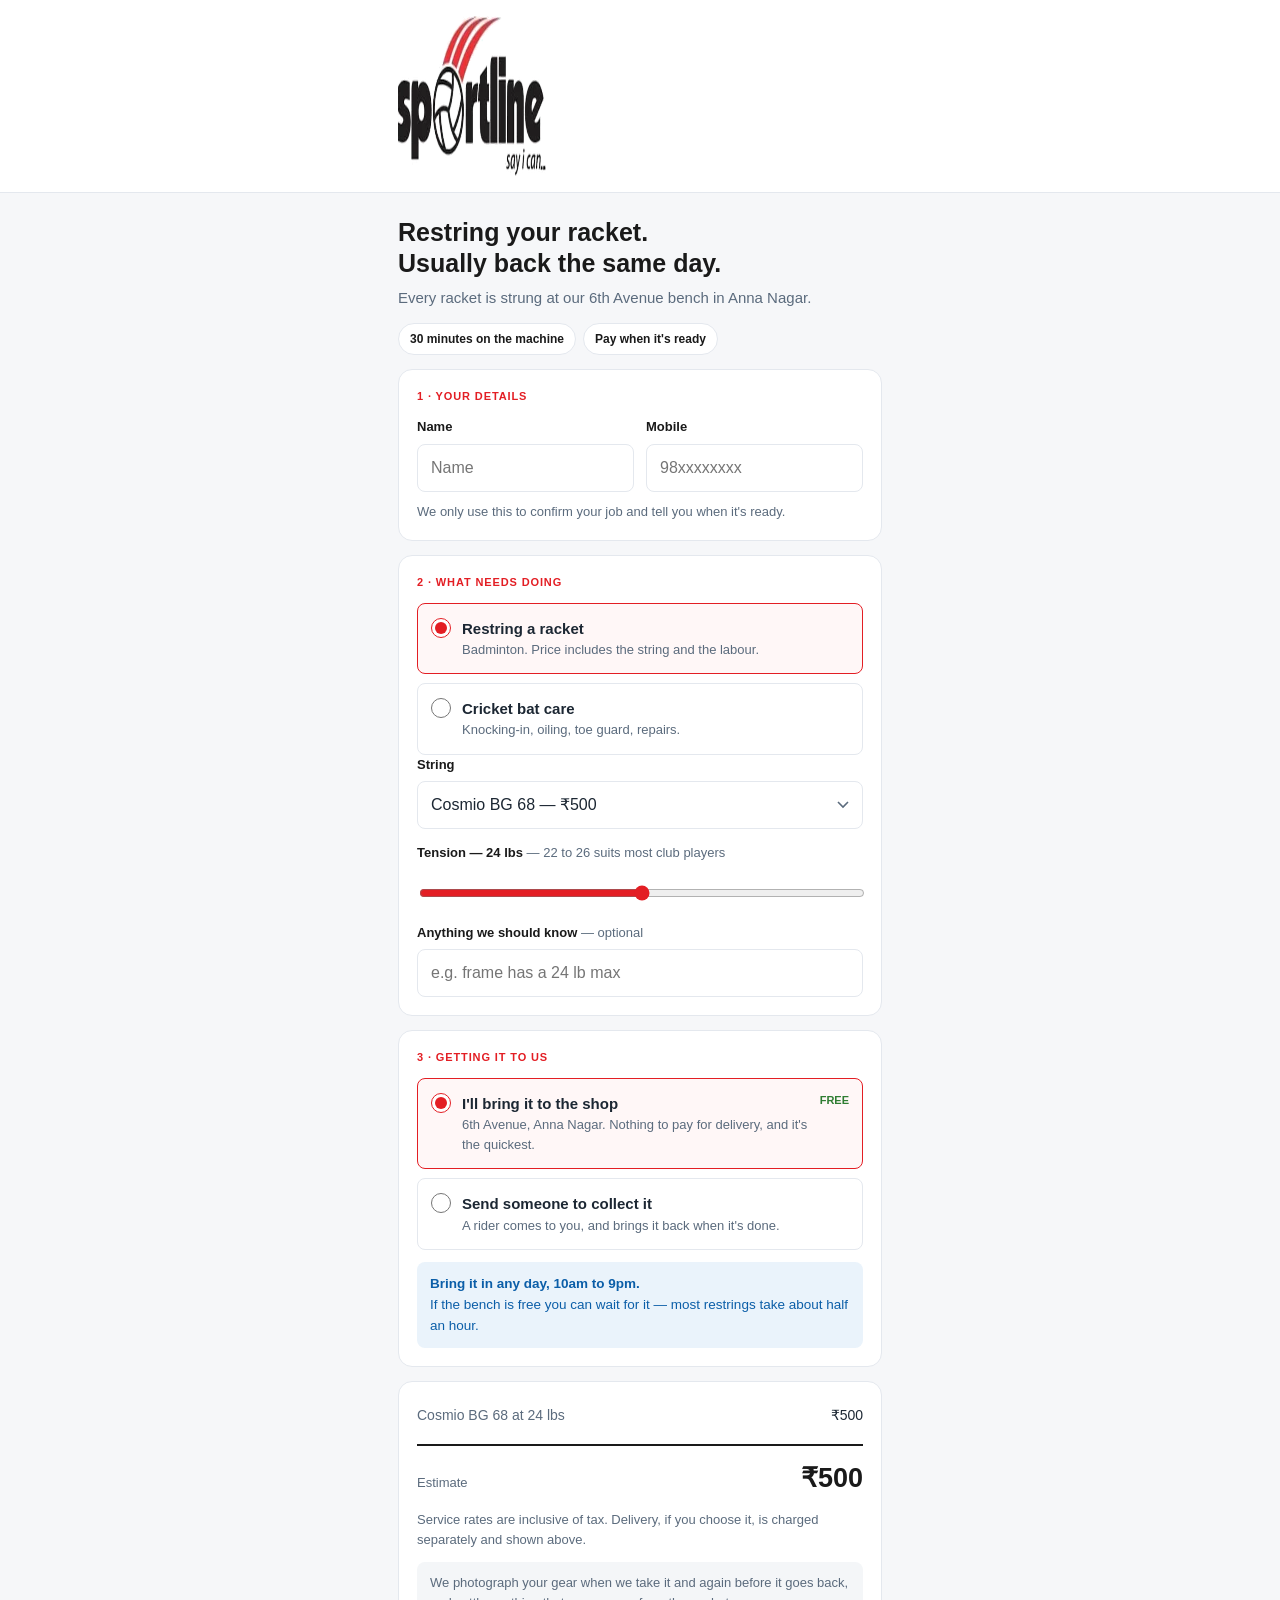
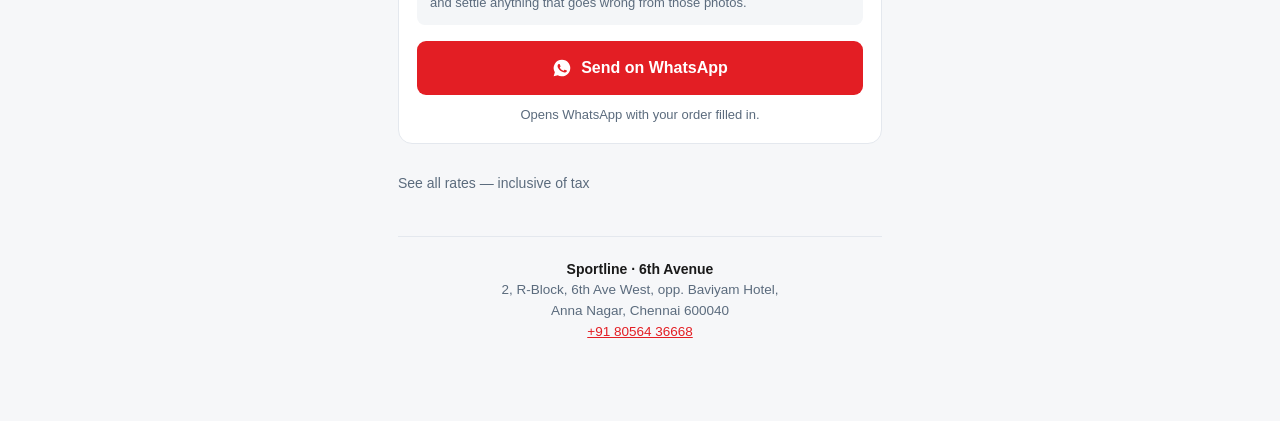
==== index.html @ 505e6d93 "Add files via upload" ====
<!DOCTYPE html>
<html lang="en">
<head>
<meta charset="utf-8">
<meta name="viewport" content="width=device-width, initial-scale=1">
<title>Restring your racket — Sportline</title>
<meta name="description" content="Badminton restringing and cricket bat care in Anna Nagar. Drop it at 6th Avenue or we collect it. Usually back the same day.">
<meta name="theme-color" content="#ffffff">
<meta property="og:title" content="Restring your racket — Sportline">
<meta property="og:description" content="Drop it at 6th Avenue or we collect it. Usually back the same day.">
<meta property="og:type" content="website">
<meta property="og:url" content="https://sportlinestores.com/book.html">
<meta property="og:site_name" content="Sportline">
<meta property="og:image" content="https://sportlinestores.com/assets/og-gear-care.jpg">
<meta property="og:image:width" content="1200">
<meta property="og:image:height" content="630">
<style>
:root{
--red:#e31e24;--red-deep:#b8151a;--ink:#1a1a1a;--text:#1c2733;--muted:#5b6b7d;
--canvas:#fff;--page:#f6f7f9;--hair:#e4e8ee;--ok:#2f7d32;--info:#0b5ea8;
--info-bg:#eaf3fb;--r-sm:8px;--r-md:9px;--r-lg:14px;--r-full:999px;
}
*{box-sizing:border-box}
html{-webkit-text-size-adjust:100%}
body{margin:0;background:var(--page);color:var(--text);
font-family:-apple-system,"Segoe UI",Roboto,Helvetica,Arial,sans-serif;
font-size:16px;line-height:1.55}
.wrap{max-width:520px;margin:0 auto;padding:0 18px 56px}
:focus-visible{outline:3px solid var(--red);outline-offset:2px;border-radius:4px}
a{color:var(--red)}

header{background:var(--canvas);border-bottom:1px solid var(--hair);padding:16px 0}
header .wrap{padding-bottom:0}
header img{width:148px;display:block}

h1{font-size:25px;font-weight:800;line-height:1.25;margin:24px 0 6px;color:var(--ink)}
.sub{color:var(--muted);margin:0;font-size:15px}
.facts{display:flex;flex-wrap:wrap;gap:7px;margin:14px 0 0}
.fact{font-size:12px;font-weight:700;color:var(--ink);background:var(--canvas);
border:1px solid var(--hair);padding:6px 11px;border-radius:var(--r-full)}

.card{background:var(--canvas);border:1px solid var(--hair);border-radius:var(--r-lg);
padding:18px;margin-top:14px}
.step{font-size:11px;font-weight:800;text-transform:uppercase;letter-spacing:.08em;
color:var(--red);margin:0 0 12px}

label.f{display:block;font-size:13px;font-weight:700;margin:14px 0 6px;color:var(--ink)}
label.f:first-of-type{margin-top:0}
.hint{font-weight:400;color:var(--muted);font-size:13px}
.inp{width:100%;min-height:48px;padding:12px 13px;font-size:16px;font-family:inherit;
color:var(--text);background:var(--canvas);border:1.5px solid var(--hair);border-radius:var(--r-sm)}
.inp:focus{outline:none;border-color:var(--red);box-shadow:0 0 0 3px rgba(227,30,36,.13)}
select.inp{appearance:none;background-image:url("data:image/svg+xml;charset=utf8,%3Csvg xmlns='http://www.w3.org/2000/svg' viewBox='0 0 12 8'%3E%3Cpath d='M1 1l5 5 5-5' fill='none' stroke='%235b6b7d' stroke-width='1.6'/%3E%3C/svg%3E");
background-repeat:no-repeat;background-position:right 13px center;background-size:12px;padding-right:36px}
textarea.inp{min-height:70px;resize:vertical}
.r2{display:grid;grid-template-columns:1fr 1fr;gap:12px}
@media(max-width:400px){.r2{grid-template-columns:1fr}}
input[type=range]{width:100%;accent-color:var(--red);height:44px}
.hp{position:absolute;left:-9999px;width:1px;height:1px;overflow:hidden}

.opts{display:grid;gap:9px}
.opt{display:flex;gap:11px;align-items:flex-start;padding:13px;border:1.5px solid var(--hair);
border-radius:var(--r-sm);cursor:pointer;min-height:44px;background:var(--canvas)}
.opt input{width:20px;height:20px;margin:1px 0 0;accent-color:var(--red);flex:0 0 auto}
.opt.on{border-color:var(--red);background:#fff7f7}
.opt b{display:block;font-size:15px}
.opt span.d{display:block;font-size:13px;color:var(--muted)}
.tagfree{margin-left:auto;font-size:11px;font-weight:800;color:var(--ok);white-space:nowrap}
.price-r{margin-left:auto;font-size:14px;font-weight:800;color:var(--ink);white-space:nowrap}

.tot{display:flex;justify-content:space-between;align-items:baseline;
border-top:2px solid var(--ink);margin-top:12px;padding-top:12px}
.tot b{font-size:27px;font-weight:800;color:var(--ink)}
.line{display:flex;justify-content:space-between;gap:12px;padding:5px 0;
font-size:14px;color:var(--muted)}
.line span:last-child{color:var(--text);white-space:nowrap}

.btn{display:flex;align-items:center;justify-content:center;gap:9px;width:100%;
min-height:54px;padding:15px 20px;border:0;border-radius:var(--r-md);background:var(--red);
color:#fff;font-family:inherit;font-size:16px;font-weight:800;cursor:pointer;margin-top:16px}
.btn:hover{background:var(--red-deep)}
.err{color:var(--red-deep);font-size:14px;font-weight:700;margin:12px 0 0;display:none}
.info{background:var(--info-bg);color:var(--info);border-radius:var(--r-sm);
padding:12px 13px;font-size:13.5px;margin-top:12px}
.info b{font-weight:800}
.note{background:#f4f6f8;color:var(--muted);border-radius:var(--r-sm);
padding:11px 13px;font-size:13px;margin-top:12px}
details{margin-top:18px;font-size:14px}
summary{cursor:pointer;color:var(--muted);min-height:44px;display:flex;align-items:center}
table{width:100%;border-collapse:collapse;font-size:14px;margin-top:8px}
td{padding:7px 0;border-bottom:1px solid var(--hair);color:var(--muted)}
td:last-child{text-align:right;color:var(--ink);font-weight:700}
footer{border-top:1px solid var(--hair);margin-top:30px;padding:22px 0;
font-size:13.5px;color:var(--muted);text-align:center}
footer b{display:block;color:var(--ink);font-size:14px}
@media (prefers-reduced-motion:reduce){*{transition:none!important;animation:none!important}}
</style>
</head>
<body>

<header><div class="wrap">
  <img src="[data-uri]" alt="Sportline — say i can" width="440" height="160">
</div></header>

<div class="wrap">
  <h1>Restring your racket.<br>Usually back the same day.</h1>
  <p class="sub">Every racket is strung at our 6th Avenue bench in Anna Nagar.</p>
  <div class="facts">
    <span class="fact">30 minutes on the machine</span>
    <span class="fact">Pay when it's ready</span>
  </div>

  <!-- 1 · YOU -->
  <div class="card">
    <p class="step">1 · Your details</p>
    <div class="r2">
      <div><label class="f" for="nm">Name</label>
        <input class="inp" id="nm" autocomplete="name" placeholder="Name"></div>
      <div><label class="f" for="ph">Mobile</label>
        <input class="inp" id="ph" type="tel" inputmode="numeric" autocomplete="tel-national" placeholder="98xxxxxxxx"></div>
    </div>
    <p class="hint" style="margin:10px 0 0">We only use this to confirm your job and tell you when it's ready.</p>
    <div class="hp"><input id="hp" tabindex="-1" autocomplete="off" aria-hidden="true"></div>
  </div>

  <!-- 2 · WORK -->
  <div class="card">
    <p class="step">2 · What needs doing</p>
    <div class="opts" id="svc">
      <label class="opt on"><input type="radio" name="s" value="string" checked>
        <span><b>Restring a racket</b><span class="d">Badminton. Price includes the string and the labour.</span></span></label>
      <label class="opt"><input type="radio" name="s" value="bat">
        <span><b>Cricket bat care</b><span class="d">Knocking-in, oiling, toe guard, repairs.</span></span></label>
    </div>

    <div id="pStr">
      <label class="f" for="str">String</label>
      <select class="inp" id="str"></select>
      <label class="f" for="ten">Tension — <b id="tOut">24</b> lbs
        <span class="hint">— 22 to 26 suits most club players</span></label>
      <input type="range" id="ten" min="18" max="30" value="24">
    </div>

    <div id="pBat" hidden>
      <label class="f">Pick what it needs</label>
      <div class="opts" id="bat"></div>
    </div>

    <label class="f" for="nt">Anything we should know <span class="hint">— optional</span></label>
    <input class="inp" id="nt" placeholder="e.g. frame has a 24 lb max">
  </div>

  <!-- 3 · MOVE -->
  <div class="card">
    <p class="step">3 · Getting it to us</p>
    <div class="opts" id="mv">
      <label class="opt on"><input type="radio" name="m" value="counter" checked>
        <span><b>I'll bring it to the shop</b>
        <span class="d">6th Avenue, Anna Nagar. Nothing to pay for delivery, and it's the quickest.</span></span>
        <span class="tagfree">FREE</span></label>
      <label class="opt"><input type="radio" name="m" value="pickup">
        <span><b>Send someone to collect it</b>
        <span class="d">A rider comes to you, and brings it back when it's done.</span></span></label>
    </div>

    <div id="counterBlk">
      <div class="info"><b>Bring it in any day, 10am to 9pm.</b><br>
      If the bench is free you can wait for it — most restrings take about half an hour.</div>
    </div>

    <div id="pickBlk" hidden>
      <div class="info"><b>Two trips, so delivery is charged twice</b> — once to collect,
      once to bring it back. Dropping it in yourself is always cheaper.</div>

      <label class="f" for="area">Your area</label>
      <select class="inp" id="area">
        <option value="">Select your area</option>
        <option>Anna Nagar</option><option>Kilpauk</option><option>Other nearby</option>
      </select>

      <label class="f" for="addr">Address</label>
      <textarea class="inp" id="addr" placeholder="Flat or door number, street name"></textarea>

      <label class="f" for="lm">Landmark <span class="hint">— what the rider should look for</span></label>
      <input class="inp" id="lm" placeholder="e.g. opposite Reliance Fresh, blue gate">

      <label class="f" for="when">When should we collect it</label>
      <select class="inp" id="when">
        <option value="am">This morning — you get it back this evening</option>
        <option value="early">Early afternoon — you get it back this evening</option>
        <option value="late">Late afternoon or evening — back tomorrow morning</option>
        <option value="tom">Tomorrow morning — back tomorrow evening</option>
      </select>
      <p class="hint" id="whenNote" style="margin:8px 0 0"></p>
    </div>
  </div>

  <!-- 4 · TOTAL -->
  <div class="card">
    <div id="sum"></div>
    <div class="tot"><span class="hint">Estimate</span><b id="tot">₹0</b></div>
    <p class="hint" style="margin:10px 0 0">Service rates are inclusive of tax. Delivery, if you choose it,
    is charged separately and shown above.</p>
    <div class="note">We photograph your gear when we take it and again before it goes back,
    and settle anything that goes wrong from those photos.</div>
    <p class="err" id="err"></p>
    <button class="btn" id="go">
      <svg width="20" height="20" viewBox="0 0 24 24" fill="currentColor" aria-hidden="true"><path d="M12 2a10 10 0 0 0-8.6 15.1L2 22l5-1.3A10 10 0 1 0 12 2zm5.3 14.1c-.2.6-1.3 1.2-1.8 1.2-.5.1-1 .1-1.7-.1-.4-.1-.9-.3-1.5-.6-2.7-1.2-4.4-3.9-4.5-4.1-.2-.2-1.1-1.4-1.1-2.7s.7-1.9.9-2.2c.2-.2.5-.3.7-.3h.5c.2 0 .4 0 .6.5l.8 2c.1.1.1.3 0 .5l-.3.5-.4.4c-.1.1-.3.3-.1.6.2.3.8 1.3 1.7 2.1 1.1 1 2.1 1.3 2.4 1.4.2.1.4.1.6-.1l.8-1c.2-.2.3-.2.6-.1l2 .9c.3.1.4.2.5.3.1.2.1.7-.1 1.3z"/></svg>
      Send on WhatsApp
    </button>
    <p class="hint" style="text-align:center;margin:10px 0 0">Opens WhatsApp with your order filled in.</p>
  </div>

  <details>
    <summary>See all rates — inclusive of tax</summary>
    <table id="prices"></table>
  </details>

  <footer>
    <b>Sportline · 6th Avenue</b>
    2, R-Block, 6th Ave West, opp. Baviyam Hotel,<br>Anna Nagar, Chennai 600040<br>
    <a href="tel:+918056436668">+91 80564 36668</a>
  </footer>
</div>

<script>
(function(){
"use strict";
var $=function(i){return document.getElementById(i)};
var R=function(n){return "₹"+Number(n).toLocaleString("en-IN")};
var WA="918056436668";
var S=[["Cosmio BG 68",500],["Yonex BG65",550],["Victor VBS 70",600],["Li-Ning No.7",600],["Yonex BG65 Titanium",650],["Li-Ning No.1",650],["Yonex BG66 Ultimax",750],["Yonex Nanogy 95",750],["Victor VBS 66 Nano",750],["Yonex BG80 Power",850],["Victor VBS 68 Power",850],["Yonex BG80",950],["Yonex Exbolt 63",1100],["Yonex Exbolt 65",1100],["Yonex Exbolt 68",1100],["Yonex Aero Sonic",1200],["Yonex Aero Bite Boost",1200]];
var B=[["Knocking-in, by hand",500],["Knocking-in, by machine",800],["Oiling",100],["Toe guard",100],["Anti-scuff sheet",150],["Fibre tape",150],["New handle — cane",750],["New handle — 6 piece",850],["New handle — 9 piece",950],["New handle — Singapore cane",1200],["Weight reducing",null],["Crack binding / repair",null]];
var BD=["Mallet work, done at the bench.","Faster and more even across the face.","Raw linseed on the face and edges.","Stops water damage at the base.","Protects the face from surface cracks.","Edge and shoulder reinforcement.","Standard cane handle, fitted and bound.","Six-piece cane, more flex and shock absorption.","Nine-piece cane, the stiffer, higher-grade option.","Top-grade Singapore cane.","Priced on how many grams come off. We weigh it first.","We look at it, then quote. Nothing charged without your approval."];
// Placeholder fares until real rider trips are logged. Charged on both legs.
var LEG={"Anna Nagar":40,"Kilpauk":60,"Other nearby":90};
var WHEN={
  am:   "We'll collect it this morning and have it back with you this evening.",
  early:"We'll collect it early afternoon and have it back with you this evening.",
  late: "Too late in the day to string and return it tonight, so it comes back tomorrow morning.",
  tom:  "We'll collect it tomorrow morning and have it back tomorrow evening."
};

$("str").innerHTML=S.map(function(s,i){
  return '<option value="'+i+'">'+s[0]+' — '+R(s[1])+'</option>'}).join("");
$("bat").innerHTML=B.map(function(b,i){
  var pr = b[1]===null ? '<span class="price-r" style="color:var(--muted);font-weight:700">On inspection</span>'
                       : '<span class="price-r">'+R(b[1])+'</span>';
  return '<label class="opt"><input type="checkbox" value="'+i+'">'
    +'<span><b>'+b[0]+'</b><span class="d">'+BD[i]+'</span></span>'+pr+'</label>'}).join("");
$("prices").innerHTML=S.concat(B).map(function(x){
  return '<tr><td>'+x[0]+'</td><td>'+(x[1]===null?"On inspection":R(x[1]))+'</td></tr>'}).join("")
  +'<tr><td>Grip fitting</td><td>Free</td></tr>';

function svc(){return document.querySelector('input[name=s]:checked').value}
function mv(){ return document.querySelector('input[name=m]:checked').value}
function paint(){
  Array.prototype.forEach.call(document.querySelectorAll(".opt"),function(o){
    o.classList.toggle("on", o.querySelector("input").checked); });
}
function lines(){
  var out=[];
  if(svc()==="string"){ var s=S[$("str").value];
    out.push([s[0]+" at "+$("ten").value+" lbs", s[1]]); }
  else Array.prototype.forEach.call($("bat").querySelectorAll("input:checked"),function(c){
    var b=B[c.value];
    out.push(b[1]===null ? [b[0], null, 0, "quoted after inspection"] : [b[0], b[1]]); });
  if(mv()==="pickup"){
    var f=LEG[$("area").value];
    if(f){ out.push(["Rider to you",f,1]); out.push(["Rider back to you",f,1]); }
    else out.push(["Delivery both ways",null]);
  }
  return out;
}
function render(){
  $("pStr").hidden = svc()!=="string";
  $("pBat").hidden = svc()!=="bat";
  var pick = mv()==="pickup";
  $("pickBlk").hidden = !pick;
  $("counterBlk").hidden = pick;
  $("whenNote").textContent = WHEN[$("when").value] || "";
  var ls=lines(), t=0, h="";
  ls.forEach(function(l){
    var r;
    if(l[1]===null) r='<span class="hint">'+(l[3]||"pick your area")+'</span>';
    else { t+=l[1]; r=(l[2]?"est. ":"")+R(l[1]); }
    h+='<div class="line"><span>'+l[0]+'</span><span>'+r+'</span></div>';
  });
  $("sum").innerHTML=h||'<div class="line"><span>Pick a service above</span><span></span></div>';
  $("tot").textContent=R(t);
  paint();
}
document.addEventListener("change",render);
$("ten").addEventListener("input",function(){ $("tOut").textContent=this.value; render(); });

$("go").addEventListener("click",function(){
  if($("hp").value) return;
  var p=[], ph=$("ph").value.replace(/\D/g,"");
  if(!$("nm").value.trim()) p.push("your name");
  if(!/^[6-9]\d{9}$/.test(ph)) p.push("a valid mobile number");
  if(svc()==="bat" && !$("bat").querySelectorAll("input:checked").length) p.push("at least one bat job");
  if(mv()==="pickup"){
    if(!$("area").value) p.push("your area");
    if(!$("addr").value.trim()) p.push("an address");
    if(!$("lm").value.trim()) p.push("a landmark");
  }
  var e=$("err");
  if(p.length){ e.textContent="Still need "+p.join(", ")+"."; e.style.display="block"; return; }
  e.style.display="none";
  var ls=lines(), t=0, L=["*Sportline — booking*",""];
  L.push("Name: "+$("nm").value.trim());
  L.push("Mobile: "+ph, "");
  ls.forEach(function(l){
    if(l[1]===null){ L.push("\u2022 "+l[0]+" (quoted after inspection)"); }
    else { t+=l[1]; L.push("\u2022 "+l[0]+" \u2014 "+R(l[1])+(l[2]?" est.":"")); } });
  L.push("Estimate: "+R(t), "");
  if(mv()==="counter"){
    L.push("Bringing it to 6th Avenue myself");
  } else {
    L.push("Collect from: "+$("area").value);
    L.push("Address: "+$("addr").value.trim().replace(/\s*\n+\s*/g,", "));
    L.push("Landmark: "+$("lm").value.trim());
    L.push("When: "+$("when").selectedOptions[0].text);
  }
  if($("nt").value.trim()) L.push("Notes: "+$("nt").value.trim());
  var src=new URLSearchParams(location.search).get("src");
  if(src) L.push("Ref: "+src.slice(0,24));
  window.open("https://wa.me/"+WA+"?text="+encodeURIComponent(L.join("\n")),"_blank","noopener");
});

// QR prefill:  ?svc=bat  ?move=pickup  ?area=Kilpauk  ?src=court-poster
(function(){
  var q=new URLSearchParams(location.search);
  if(q.get("svc")==="bat") document.querySelector('input[name=s][value=bat]').checked=true;
  if(q.get("move")==="pickup") document.querySelector('input[name=m][value=pickup]').checked=true;
  var a=q.get("area");
  if(a) Array.prototype.forEach.call($("area").options,function(o){
    if(o.value.toLowerCase()===a.toLowerCase()) $("area").value=o.value; });
})();
render();
})();
</script>
</body>
</html>
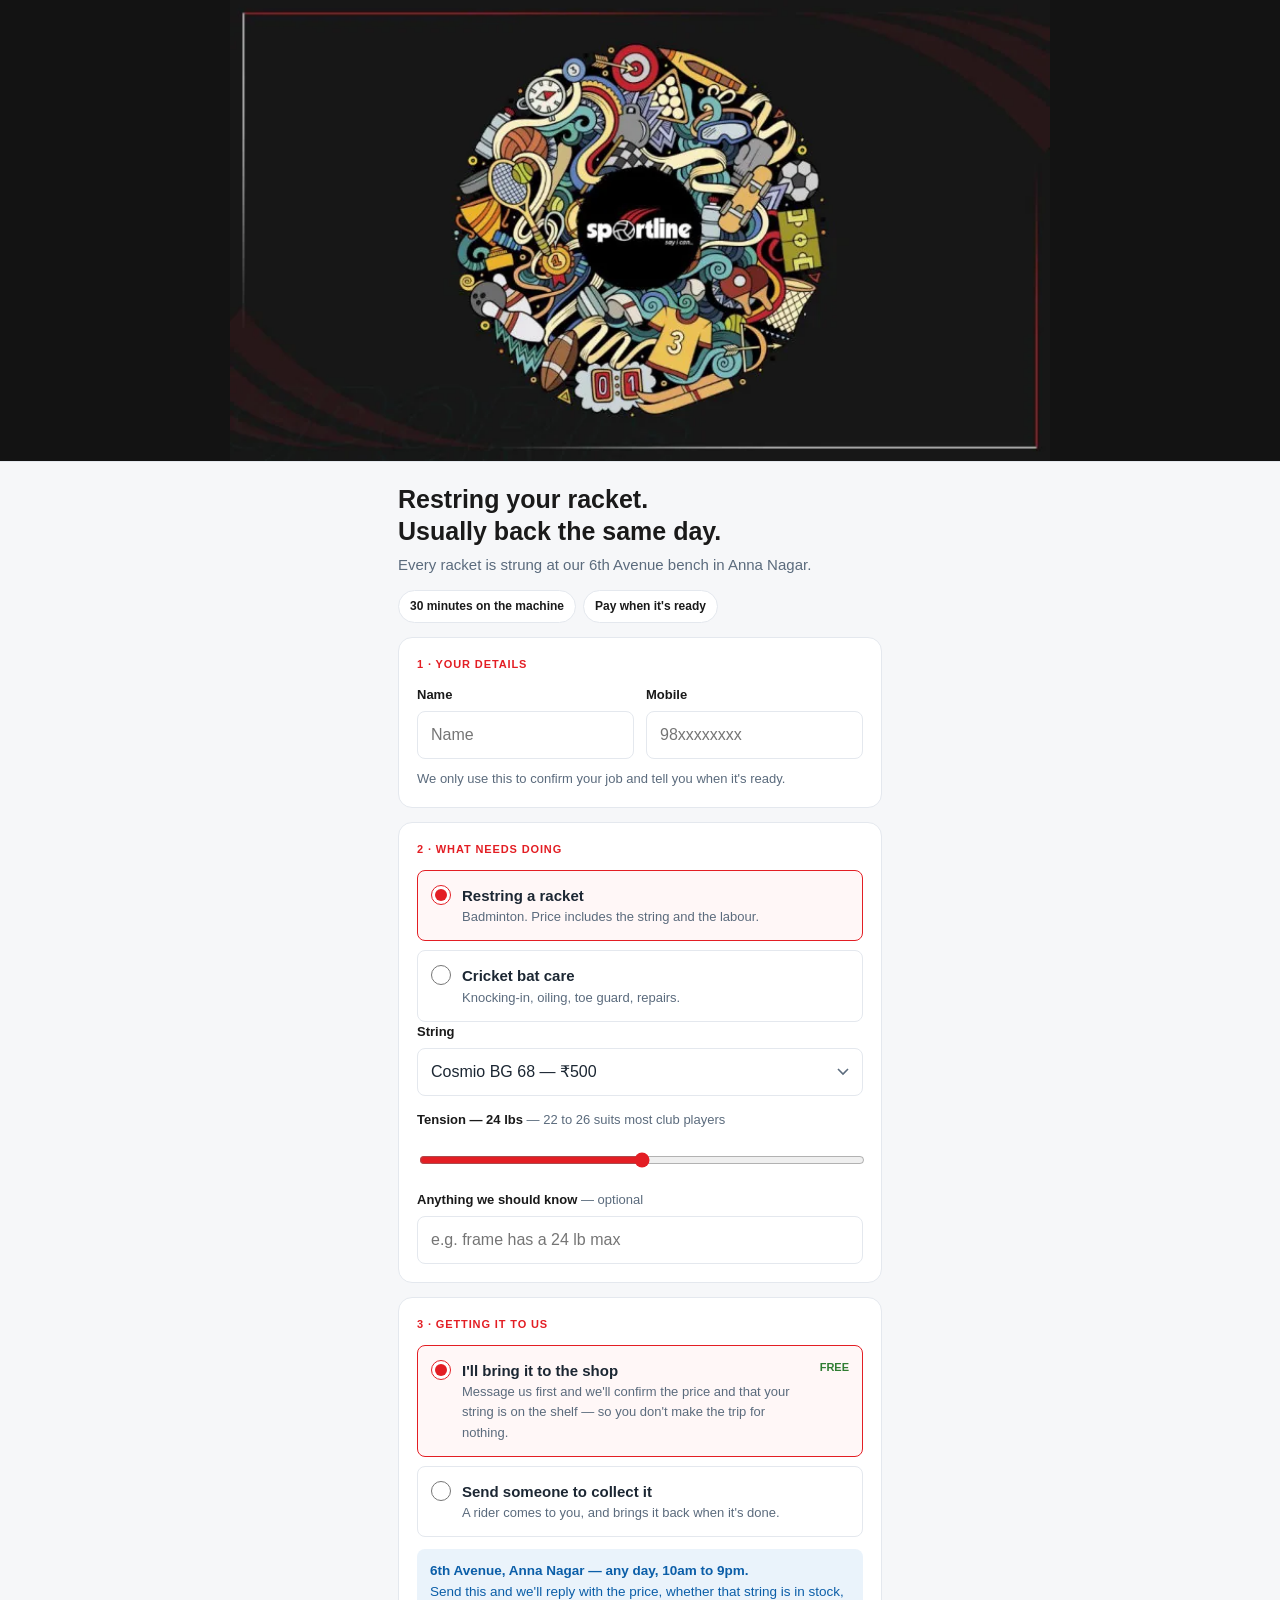
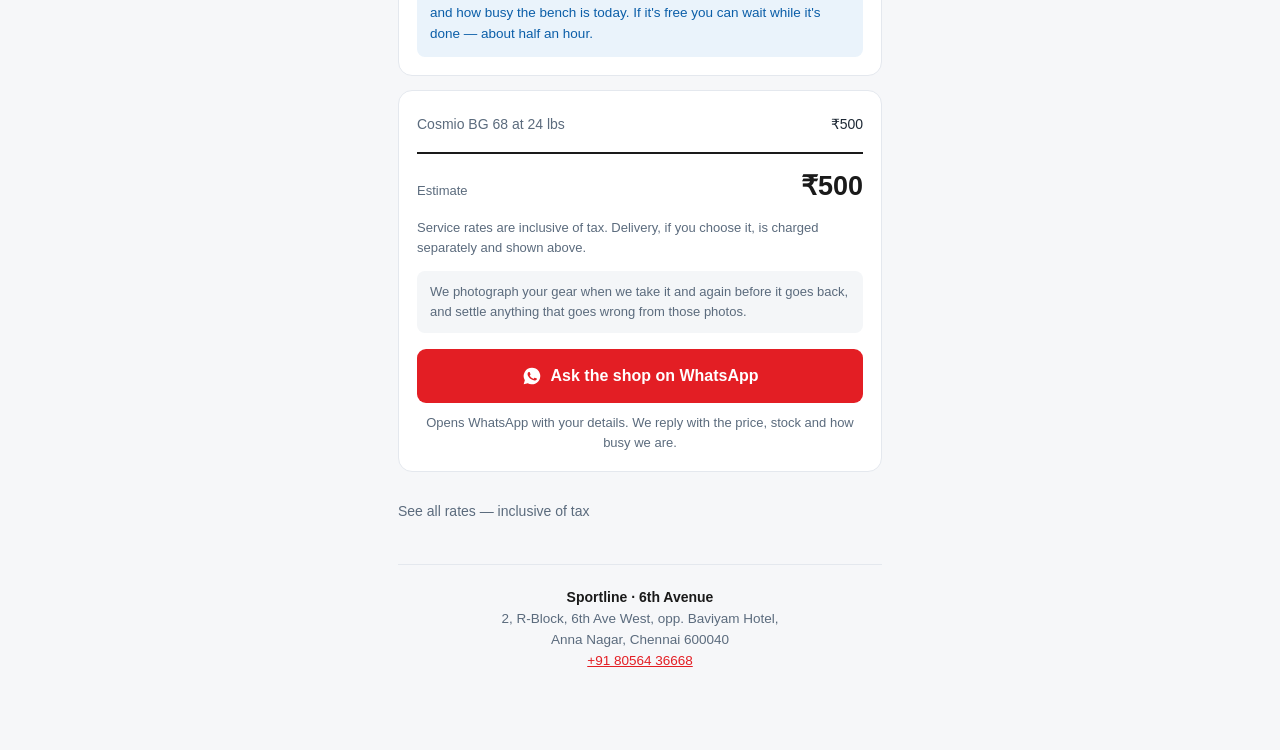
==== commit 430d0907: "Add files via upload" ====
--- a/index.html
+++ b/index.html
@@ -29,11 +29,10 @@
 :focus-visible{outline:3px solid var(--red);outline-offset:2px;border-radius:4px}
 a{color:var(--red)}
 
-header{background:var(--canvas);border-bottom:1px solid var(--hair);padding:16px 0}
-header .wrap{padding-bottom:0}
-header img{width:148px;display:block}
-
-h1{font-size:25px;font-weight:800;line-height:1.25;margin:24px 0 6px;color:var(--ink)}
+header{background:#131313;border-bottom:1px solid var(--hair);line-height:0}
+header img{display:block;width:100%;max-width:820px;margin:0 auto;height:auto}
+
+h1{font-size:25px;font-weight:800;line-height:1.25;margin:22px 0 6px;color:var(--ink)}
 .sub{color:var(--muted);margin:0;font-size:15px}
 .facts{display:flex;flex-wrap:wrap;gap:7px;margin:14px 0 0}
 .fact{font-size:12px;font-weight:700;color:var(--ink);background:var(--canvas);
@@ -98,9 +97,10 @@
 </head>
 <body>
 
-<header><div class="wrap">
-  <img src="[data-uri]" alt="Sportline — say i can" width="440" height="160">
-</div></header>
+<header>
+  <img src="[data-uri]"
+       alt="Sportline — say i can" width="800" height="450" fetchpriority="high">
+</header>
 
 <div class="wrap">
   <h1>Restring your racket.<br>Usually back the same day.</h1>
@@ -156,7 +156,7 @@
     <div class="opts" id="mv">
       <label class="opt on"><input type="radio" name="m" value="counter" checked>
         <span><b>I'll bring it to the shop</b>
-        <span class="d">6th Avenue, Anna Nagar. Nothing to pay for delivery, and it's the quickest.</span></span>
+        <span class="d">Message us first and we'll confirm the price and that your string is on the shelf — so you don't make the trip for nothing.</span></span>
         <span class="tagfree">FREE</span></label>
       <label class="opt"><input type="radio" name="m" value="pickup">
         <span><b>Send someone to collect it</b>
@@ -164,8 +164,9 @@
     </div>
 
     <div id="counterBlk">
-      <div class="info"><b>Bring it in any day, 10am to 9pm.</b><br>
-      If the bench is free you can wait for it — most restrings take about half an hour.</div>
+      <div class="info"><b>6th Avenue, Anna Nagar — any day, 10am to 9pm.</b><br>
+      Send this and we'll reply with the price, whether that string is in stock, and how
+      busy the bench is today. If it's free you can wait while it's done — about half an hour.</div>
     </div>
 
     <div id="pickBlk" hidden>
@@ -206,9 +207,9 @@
     <p class="err" id="err"></p>
     <button class="btn" id="go">
       <svg width="20" height="20" viewBox="0 0 24 24" fill="currentColor" aria-hidden="true"><path d="M12 2a10 10 0 0 0-8.6 15.1L2 22l5-1.3A10 10 0 1 0 12 2zm5.3 14.1c-.2.6-1.3 1.2-1.8 1.2-.5.1-1 .1-1.7-.1-.4-.1-.9-.3-1.5-.6-2.7-1.2-4.4-3.9-4.5-4.1-.2-.2-1.1-1.4-1.1-2.7s.7-1.9.9-2.2c.2-.2.5-.3.7-.3h.5c.2 0 .4 0 .6.5l.8 2c.1.1.1.3 0 .5l-.3.5-.4.4c-.1.1-.3.3-.1.6.2.3.8 1.3 1.7 2.1 1.1 1 2.1 1.3 2.4 1.4.2.1.4.1.6-.1l.8-1c.2-.2.3-.2.6-.1l2 .9c.3.1.4.2.5.3.1.2.1.7-.1 1.3z"/></svg>
-      Send on WhatsApp
+      <span id="goLabel">Ask the shop on WhatsApp</span>
     </button>
-    <p class="hint" style="text-align:center;margin:10px 0 0">Opens WhatsApp with your order filled in.</p>
+    <p class="hint" style="text-align:center;margin:10px 0 0" id="goNote">Opens WhatsApp with your details filled in.</p>
   </div>
 
   <details>
@@ -288,6 +289,10 @@
   });
   $("sum").innerHTML=h||'<div class="line"><span>Pick a service above</span><span></span></div>';
   $("tot").textContent=R(t);
+  $("goLabel").textContent = pick ? "Book the pickup" : "Ask the shop on WhatsApp";
+  $("goNote").textContent  = pick
+    ? "Opens WhatsApp with your booking. We reply to confirm the time and the delivery charge."
+    : "Opens WhatsApp with your details. We reply with the price, stock and how busy we are.";
   paint();
 }
 document.addEventListener("change",render);
@@ -307,22 +312,32 @@
   var e=$("err");
   if(p.length){ e.textContent="Still need "+p.join(", ")+"."; e.style.display="block"; return; }
   e.style.display="none";
-  var ls=lines(), t=0, L=["*Sportline — booking*",""];
-  L.push("Name: "+$("nm").value.trim());
-  L.push("Mobile: "+ph, "");
+  var ls=lines(), t=0, body=[];
   ls.forEach(function(l){
-    if(l[1]===null){ L.push("\u2022 "+l[0]+" (quoted after inspection)"); }
-    else { t+=l[1]; L.push("\u2022 "+l[0]+" \u2014 "+R(l[1])+(l[2]?" est.":"")); } });
-  L.push("Estimate: "+R(t), "");
-  if(mv()==="counter"){
-    L.push("Bringing it to 6th Avenue myself");
-  } else {
+    if(l[1]===null){ body.push("\u2022 "+l[0]+" (quoted after inspection)"); }
+    else { t+=l[1]; body.push("\u2022 "+l[0]+" \u2014 "+R(l[1])+(l[2]?" est.":"")); } });
+  var L, pick = mv()==="pickup";
+  if(pick){
+    L = ["Hi, I\u2019d like to book a pickup.",""].concat(body);
+    L.push("Total: "+R(t)+" (delivery estimated)","");
+    L.push("Name: "+$("nm").value.trim());
+    L.push("Mobile: "+ph);
     L.push("Collect from: "+$("area").value);
     L.push("Address: "+$("addr").value.trim().replace(/\s*\n+\s*/g,", "));
     L.push("Landmark: "+$("lm").value.trim());
     L.push("When: "+$("when").selectedOptions[0].text);
+    if($("nt").value.trim()) L.push("Note: "+$("nt").value.trim());
+    L.push("","Can you confirm the pickup time and the final delivery charge?");
+  } else {
+    L = ["Hi, planning to bring this in to 6th Avenue.",""].concat(body);
+    L.push("Around "+R(t),"");
+    L.push("Name: "+$("nm").value.trim());
+    L.push("Mobile: "+ph);
+    if($("nt").value.trim()) L.push("Note: "+$("nt").value.trim());
+    L.push("", svc()==="string"
+      ? "Is that string in stock, and how busy is the bench today?"
+      : "Can you confirm the price and how long it will take?");
   }
-  if($("nt").value.trim()) L.push("Notes: "+$("nt").value.trim());
   var src=new URLSearchParams(location.search).get("src");
   if(src) L.push("Ref: "+src.slice(0,24));
   window.open("https://wa.me/"+WA+"?text="+encodeURIComponent(L.join("\n")),"_blank","noopener");
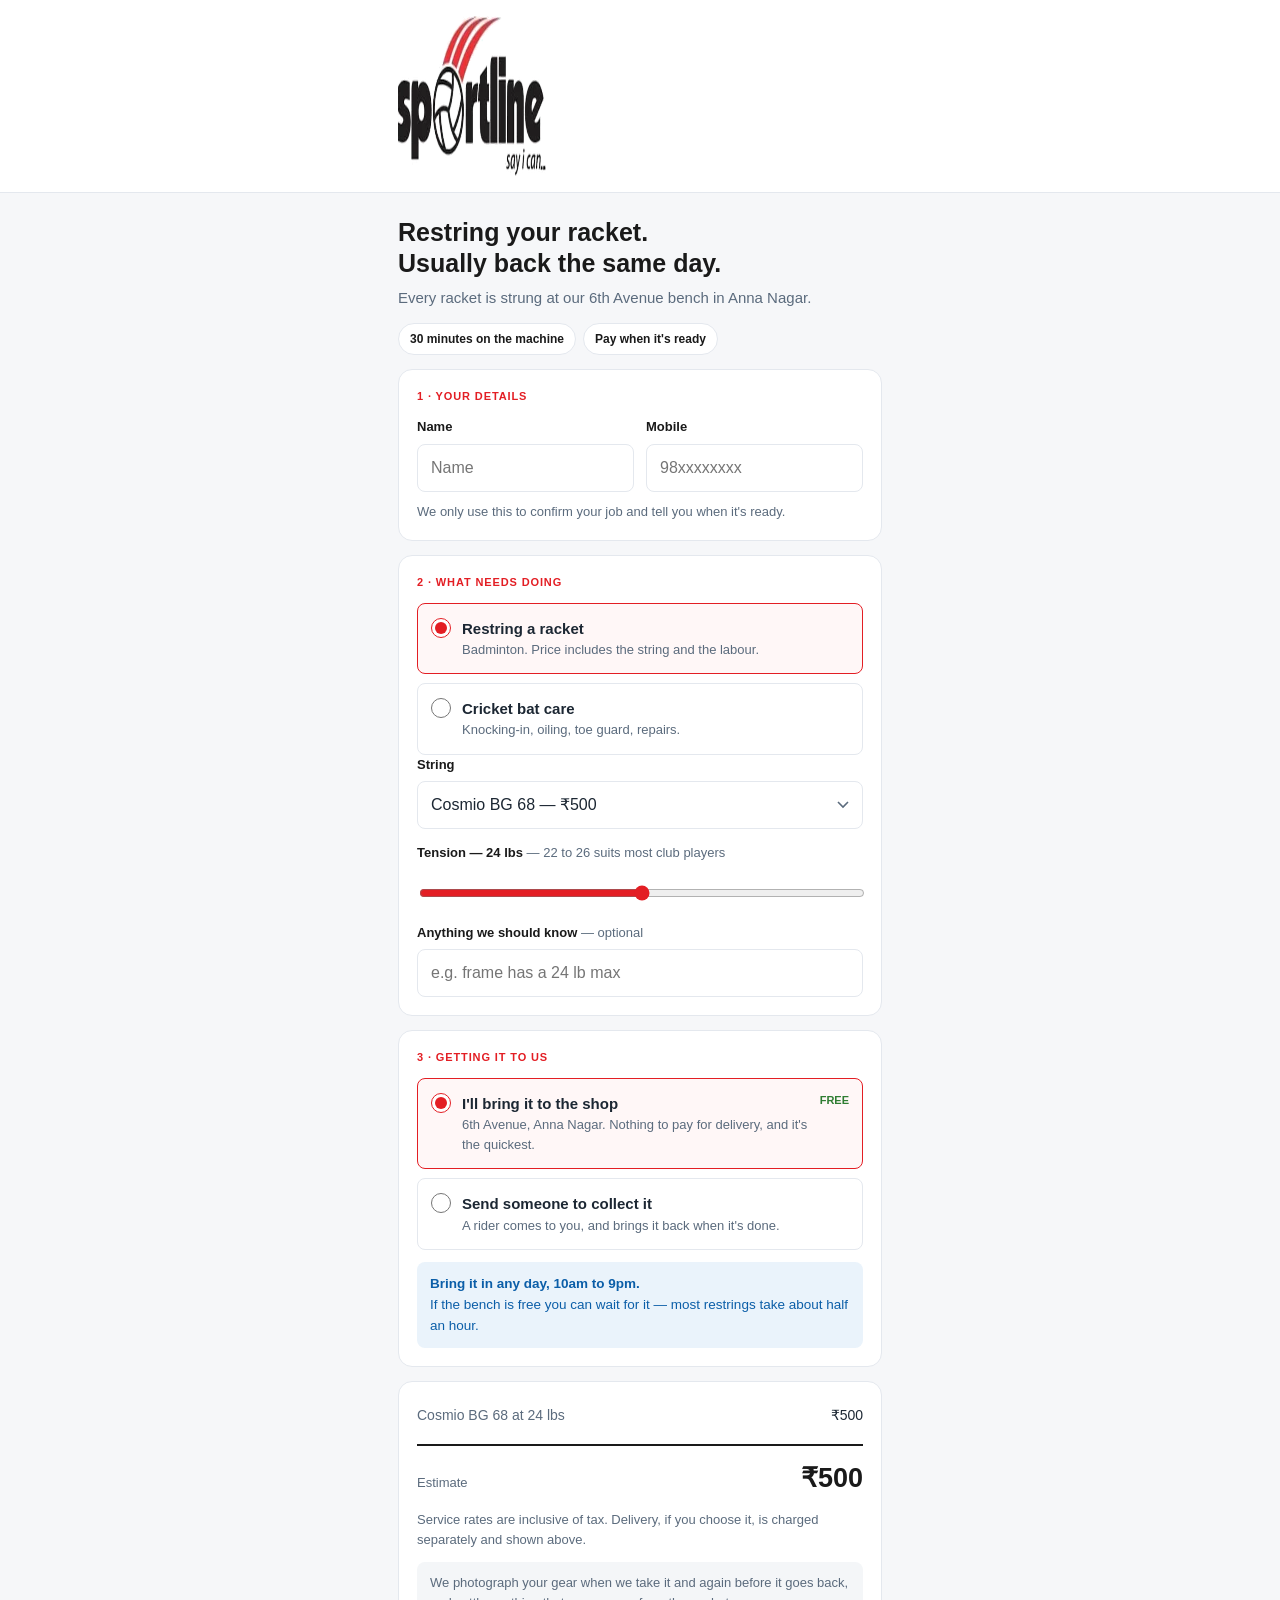
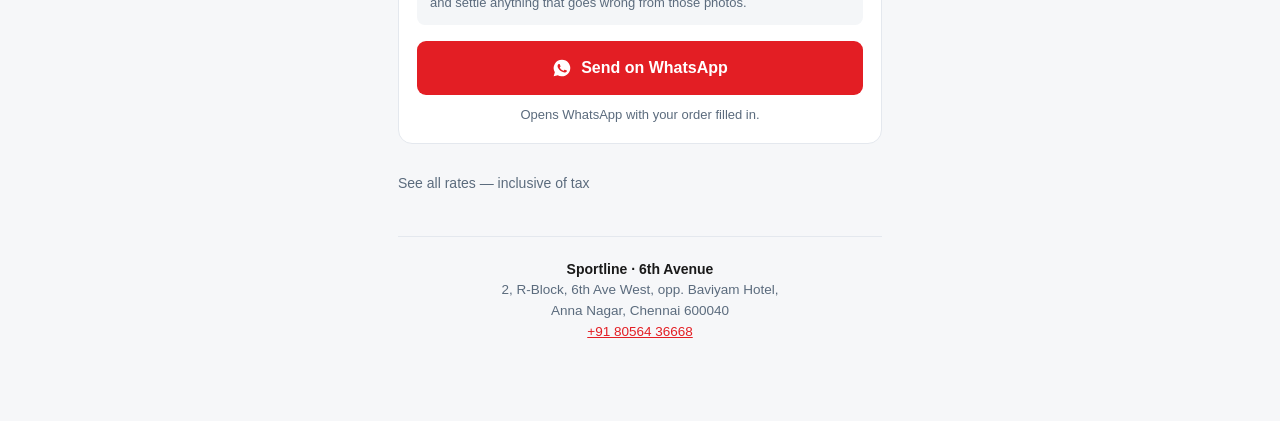
==== commit 61dd3158: "Add files via upload" ====
--- a/index.html
+++ b/index.html
@@ -29,10 +29,11 @@
 :focus-visible{outline:3px solid var(--red);outline-offset:2px;border-radius:4px}
 a{color:var(--red)}
 
-header{background:#131313;border-bottom:1px solid var(--hair);line-height:0}
-header img{display:block;width:100%;max-width:820px;margin:0 auto;height:auto}
-
-h1{font-size:25px;font-weight:800;line-height:1.25;margin:22px 0 6px;color:var(--ink)}
+header{background:var(--canvas);border-bottom:1px solid var(--hair);padding:16px 0}
+header .wrap{padding-bottom:0}
+header img{width:148px;display:block}
+
+h1{font-size:25px;font-weight:800;line-height:1.25;margin:24px 0 6px;color:var(--ink)}
 .sub{color:var(--muted);margin:0;font-size:15px}
 .facts{display:flex;flex-wrap:wrap;gap:7px;margin:14px 0 0}
 .fact{font-size:12px;font-weight:700;color:var(--ink);background:var(--canvas);
@@ -97,10 +98,9 @@
 </head>
 <body>
 
-<header>
-  <img src="[data-uri]"
-       alt="Sportline — say i can" width="800" height="450" fetchpriority="high">
-</header>
+<header><div class="wrap">
+  <img src="[data-uri]" alt="Sportline — say i can" width="440" height="160">
+</div></header>
 
 <div class="wrap">
   <h1>Restring your racket.<br>Usually back the same day.</h1>
@@ -156,7 +156,7 @@
     <div class="opts" id="mv">
       <label class="opt on"><input type="radio" name="m" value="counter" checked>
         <span><b>I'll bring it to the shop</b>
-        <span class="d">Message us first and we'll confirm the price and that your string is on the shelf — so you don't make the trip for nothing.</span></span>
+        <span class="d">6th Avenue, Anna Nagar. Nothing to pay for delivery, and it's the quickest.</span></span>
         <span class="tagfree">FREE</span></label>
       <label class="opt"><input type="radio" name="m" value="pickup">
         <span><b>Send someone to collect it</b>
@@ -164,9 +164,8 @@
     </div>
 
     <div id="counterBlk">
-      <div class="info"><b>6th Avenue, Anna Nagar — any day, 10am to 9pm.</b><br>
-      Send this and we'll reply with the price, whether that string is in stock, and how
-      busy the bench is today. If it's free you can wait while it's done — about half an hour.</div>
+      <div class="info"><b>Bring it in any day, 10am to 9pm.</b><br>
+      If the bench is free you can wait for it — most restrings take about half an hour.</div>
     </div>
 
     <div id="pickBlk" hidden>
@@ -207,9 +206,9 @@
     <p class="err" id="err"></p>
     <button class="btn" id="go">
       <svg width="20" height="20" viewBox="0 0 24 24" fill="currentColor" aria-hidden="true"><path d="M12 2a10 10 0 0 0-8.6 15.1L2 22l5-1.3A10 10 0 1 0 12 2zm5.3 14.1c-.2.6-1.3 1.2-1.8 1.2-.5.1-1 .1-1.7-.1-.4-.1-.9-.3-1.5-.6-2.7-1.2-4.4-3.9-4.5-4.1-.2-.2-1.1-1.4-1.1-2.7s.7-1.9.9-2.2c.2-.2.5-.3.7-.3h.5c.2 0 .4 0 .6.5l.8 2c.1.1.1.3 0 .5l-.3.5-.4.4c-.1.1-.3.3-.1.6.2.3.8 1.3 1.7 2.1 1.1 1 2.1 1.3 2.4 1.4.2.1.4.1.6-.1l.8-1c.2-.2.3-.2.6-.1l2 .9c.3.1.4.2.5.3.1.2.1.7-.1 1.3z"/></svg>
-      <span id="goLabel">Ask the shop on WhatsApp</span>
+      Send on WhatsApp
     </button>
-    <p class="hint" style="text-align:center;margin:10px 0 0" id="goNote">Opens WhatsApp with your details filled in.</p>
+    <p class="hint" style="text-align:center;margin:10px 0 0">Opens WhatsApp with your order filled in.</p>
   </div>
 
   <details>
@@ -289,10 +288,6 @@
   });
   $("sum").innerHTML=h||'<div class="line"><span>Pick a service above</span><span></span></div>';
   $("tot").textContent=R(t);
-  $("goLabel").textContent = pick ? "Book the pickup" : "Ask the shop on WhatsApp";
-  $("goNote").textContent  = pick
-    ? "Opens WhatsApp with your booking. We reply to confirm the time and the delivery charge."
-    : "Opens WhatsApp with your details. We reply with the price, stock and how busy we are.";
   paint();
 }
 document.addEventListener("change",render);
@@ -312,32 +307,22 @@
   var e=$("err");
   if(p.length){ e.textContent="Still need "+p.join(", ")+"."; e.style.display="block"; return; }
   e.style.display="none";
-  var ls=lines(), t=0, body=[];
+  var ls=lines(), t=0, L=["*Sportline — booking*",""];
+  L.push("Name: "+$("nm").value.trim());
+  L.push("Mobile: "+ph, "");
   ls.forEach(function(l){
-    if(l[1]===null){ body.push("\u2022 "+l[0]+" (quoted after inspection)"); }
-    else { t+=l[1]; body.push("\u2022 "+l[0]+" \u2014 "+R(l[1])+(l[2]?" est.":"")); } });
-  var L, pick = mv()==="pickup";
-  if(pick){
-    L = ["Hi, I\u2019d like to book a pickup.",""].concat(body);
-    L.push("Total: "+R(t)+" (delivery estimated)","");
-    L.push("Name: "+$("nm").value.trim());
-    L.push("Mobile: "+ph);
+    if(l[1]===null){ L.push("\u2022 "+l[0]+" (quoted after inspection)"); }
+    else { t+=l[1]; L.push("\u2022 "+l[0]+" \u2014 "+R(l[1])+(l[2]?" est.":"")); } });
+  L.push("Estimate: "+R(t), "");
+  if(mv()==="counter"){
+    L.push("Bringing it to 6th Avenue myself");
+  } else {
     L.push("Collect from: "+$("area").value);
     L.push("Address: "+$("addr").value.trim().replace(/\s*\n+\s*/g,", "));
     L.push("Landmark: "+$("lm").value.trim());
     L.push("When: "+$("when").selectedOptions[0].text);
-    if($("nt").value.trim()) L.push("Note: "+$("nt").value.trim());
-    L.push("","Can you confirm the pickup time and the final delivery charge?");
-  } else {
-    L = ["Hi, planning to bring this in to 6th Avenue.",""].concat(body);
-    L.push("Around "+R(t),"");
-    L.push("Name: "+$("nm").value.trim());
-    L.push("Mobile: "+ph);
-    if($("nt").value.trim()) L.push("Note: "+$("nt").value.trim());
-    L.push("", svc()==="string"
-      ? "Is that string in stock, and how busy is the bench today?"
-      : "Can you confirm the price and how long it will take?");
   }
+  if($("nt").value.trim()) L.push("Notes: "+$("nt").value.trim());
   var src=new URLSearchParams(location.search).get("src");
   if(src) L.push("Ref: "+src.slice(0,24));
   window.open("https://wa.me/"+WA+"?text="+encodeURIComponent(L.join("\n")),"_blank","noopener");
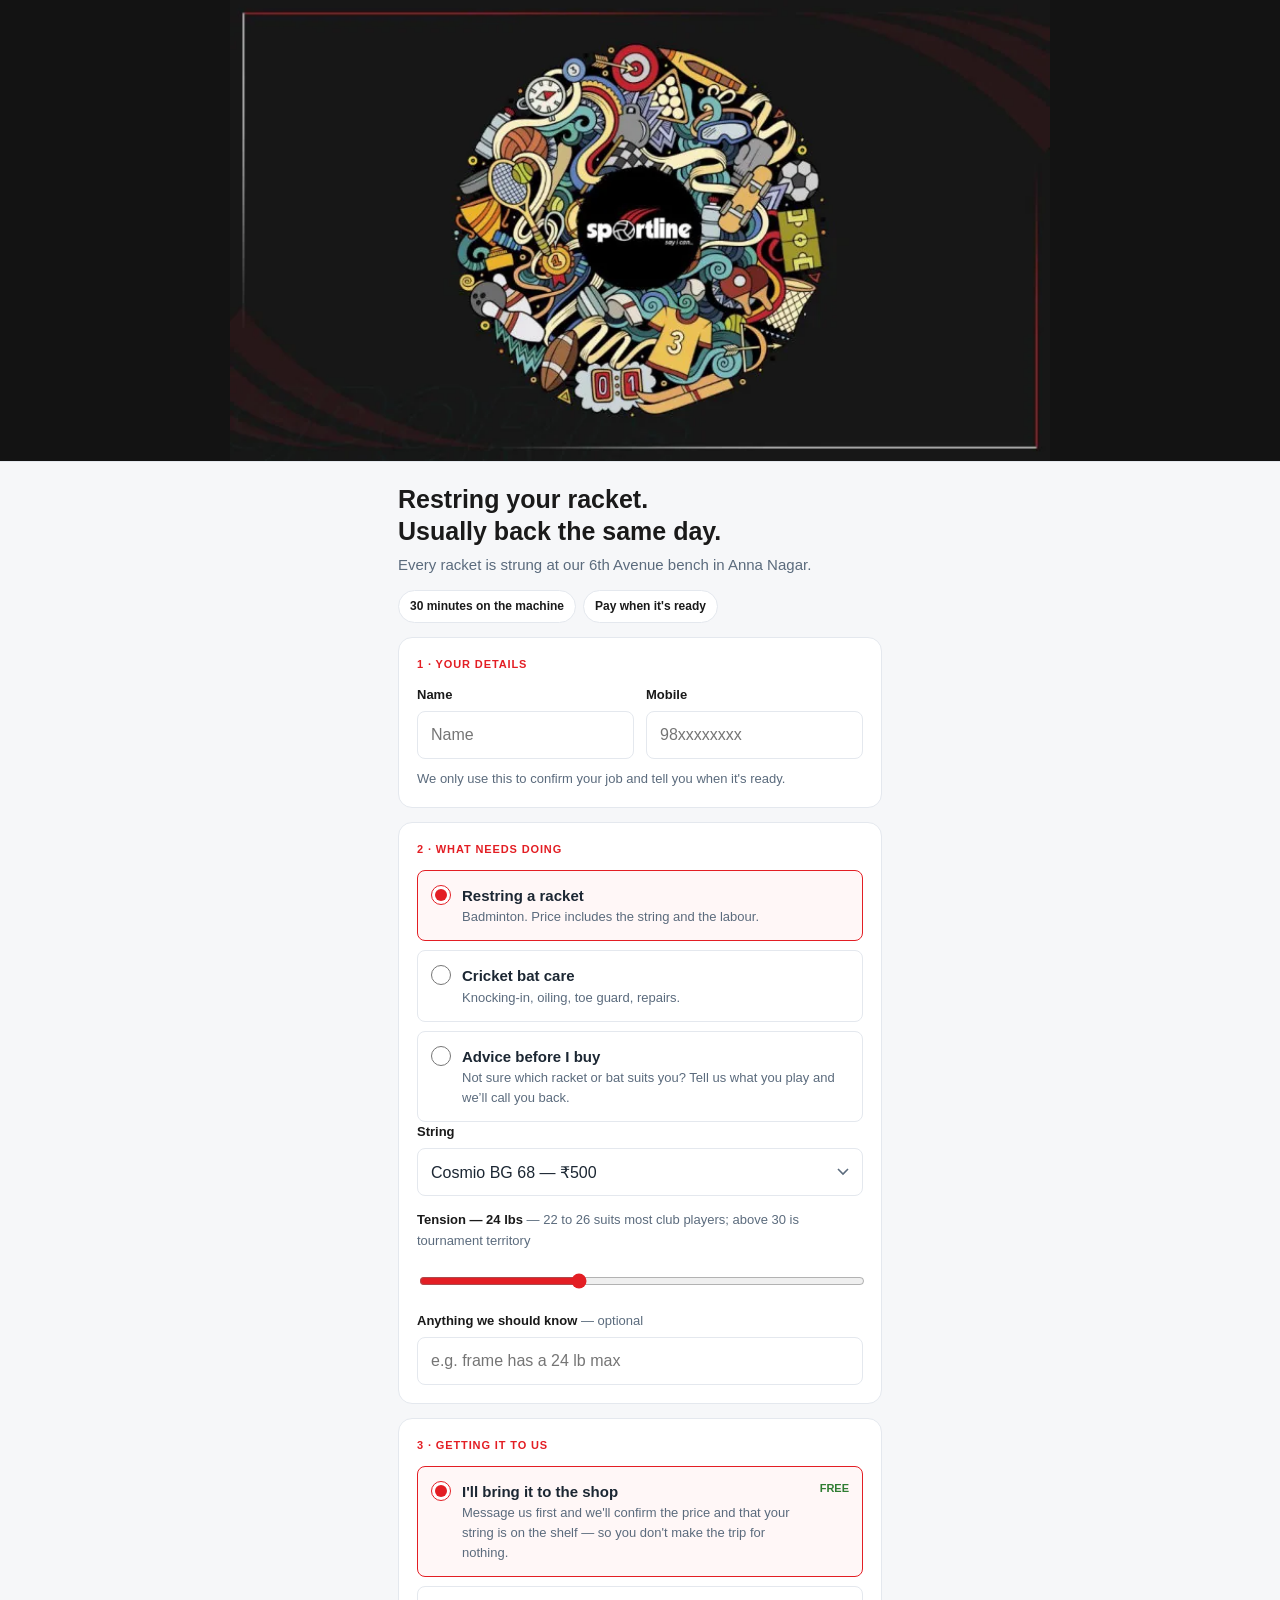
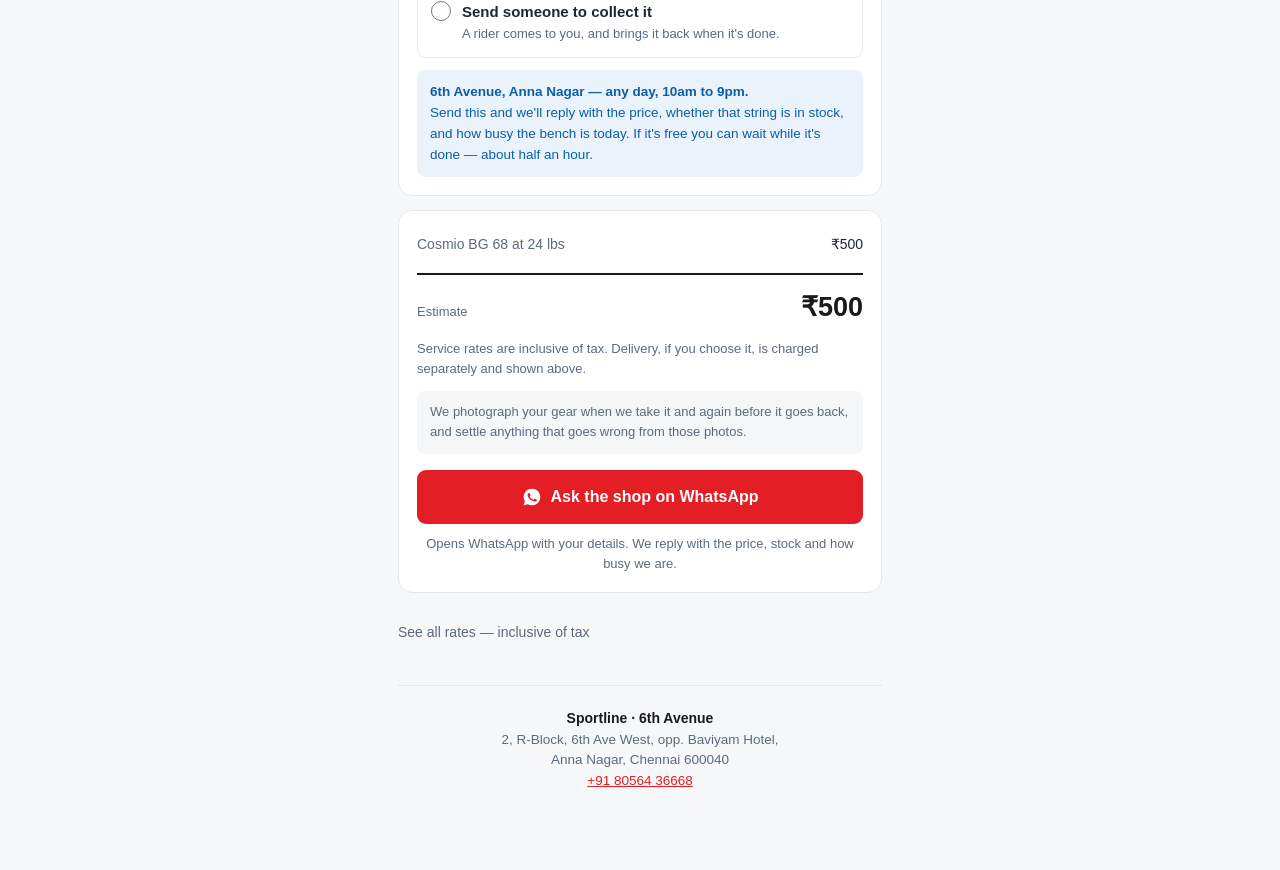
==== commit 554d6568: "Add files via upload" ====
--- a/index.html
+++ b/index.html
@@ -29,11 +29,10 @@
 :focus-visible{outline:3px solid var(--red);outline-offset:2px;border-radius:4px}
 a{color:var(--red)}
 
-header{background:var(--canvas);border-bottom:1px solid var(--hair);padding:16px 0}
-header .wrap{padding-bottom:0}
-header img{width:148px;display:block}
-
-h1{font-size:25px;font-weight:800;line-height:1.25;margin:24px 0 6px;color:var(--ink)}
+header{background:#131313;border-bottom:1px solid var(--hair);line-height:0}
+header img{display:block;width:100%;max-width:820px;margin:0 auto;height:auto}
+
+h1{font-size:25px;font-weight:800;line-height:1.25;margin:22px 0 6px;color:var(--ink)}
 .sub{color:var(--muted);margin:0;font-size:15px}
 .facts{display:flex;flex-wrap:wrap;gap:7px;margin:14px 0 0}
 .fact{font-size:12px;font-weight:700;color:var(--ink);background:var(--canvas);
@@ -98,9 +97,10 @@
 </head>
 <body>
 
-<header><div class="wrap">
-  <img src="[data-uri]" alt="Sportline — say i can" width="440" height="160">
-</div></header>
+<header>
+  <img src="[data-uri]"
+       alt="Sportline — say i can" width="800" height="450" fetchpriority="high">
+</header>
 
 <div class="wrap">
   <h1>Restring your racket.<br>Usually back the same day.</h1>
@@ -131,14 +131,16 @@
         <span><b>Restring a racket</b><span class="d">Badminton. Price includes the string and the labour.</span></span></label>
       <label class="opt"><input type="radio" name="s" value="bat">
         <span><b>Cricket bat care</b><span class="d">Knocking-in, oiling, toe guard, repairs.</span></span></label>
+      <label class="opt"><input type="radio" name="s" value="advice">
+        <span><b>Advice before I buy</b><span class="d">Not sure which racket or bat suits you? Tell us what you play and we’ll call you back.</span></span></label>
     </div>
 
     <div id="pStr">
       <label class="f" for="str">String</label>
       <select class="inp" id="str"></select>
       <label class="f" for="ten">Tension — <b id="tOut">24</b> lbs
-        <span class="hint">— 22 to 26 suits most club players</span></label>
-      <input type="range" id="ten" min="18" max="30" value="24">
+        <span class="hint">— 22 to 26 suits most club players; above 30 is tournament territory</span></label>
+      <input type="range" id="ten" min="18" max="35" value="24">
     </div>
 
     <div id="pBat" hidden>
@@ -146,17 +148,47 @@
       <div class="opts" id="bat"></div>
     </div>
 
+    <div id="pAdvice" hidden>
+      <div class="info"><b>No charge, and no obligation to buy.</b><br>
+      One of us will call you, ask how you play, and tell you honestly what suits
+      you — including if that means spending less than you planned.</div>
+      <label class="f" for="adWhat">What are you looking at</label>
+      <select class="inp" id="adWhat">
+        <option>Badminton racket</option>
+        <option>Cricket bat</option>
+        <option>Shoes</option>
+        <option>Something else</option>
+      </select>
+      <label class="f" for="adLevel">How do you play</label>
+      <select class="inp" id="adLevel">
+        <option>Just starting out</option>
+        <option>Weekend and club games</option>
+        <option>Regular, competitive</option>
+        <option>Tournament level</option>
+        <option>Buying it for someone else</option>
+      </select>
+      <label class="f" for="adBudget">Rough budget <span class="hint">— optional, helps us not waste your time</span></label>
+      <input class="inp" id="adBudget" placeholder="e.g. around ₹3,000">
+      <label class="f" for="adWhen">Best time to call</label>
+      <select class="inp" id="adWhen">
+        <option>Any time, 10am–9pm</option>
+        <option>Morning</option>
+        <option>Afternoon</option>
+        <option>Evening, after 6pm</option>
+      </select>
+    </div>
+
     <label class="f" for="nt">Anything we should know <span class="hint">— optional</span></label>
     <input class="inp" id="nt" placeholder="e.g. frame has a 24 lb max">
   </div>
 
   <!-- 3 · MOVE -->
-  <div class="card">
+  <div class="card" id="cardMove">
     <p class="step">3 · Getting it to us</p>
     <div class="opts" id="mv">
       <label class="opt on"><input type="radio" name="m" value="counter" checked>
         <span><b>I'll bring it to the shop</b>
-        <span class="d">6th Avenue, Anna Nagar. Nothing to pay for delivery, and it's the quickest.</span></span>
+        <span class="d">Message us first and we'll confirm the price and that your string is on the shelf — so you don't make the trip for nothing.</span></span>
         <span class="tagfree">FREE</span></label>
       <label class="opt"><input type="radio" name="m" value="pickup">
         <span><b>Send someone to collect it</b>
@@ -164,8 +196,9 @@
     </div>
 
     <div id="counterBlk">
-      <div class="info"><b>Bring it in any day, 10am to 9pm.</b><br>
-      If the bench is free you can wait for it — most restrings take about half an hour.</div>
+      <div class="info"><b>6th Avenue, Anna Nagar — any day, 10am to 9pm.</b><br>
+      Send this and we'll reply with the price, whether that string is in stock, and how
+      busy the bench is today. If it's free you can wait while it's done — about half an hour.</div>
     </div>
 
     <div id="pickBlk" hidden>
@@ -196,7 +229,7 @@
   </div>
 
   <!-- 4 · TOTAL -->
-  <div class="card">
+  <div class="card" id="cardTotal">
     <div id="sum"></div>
     <div class="tot"><span class="hint">Estimate</span><b id="tot">₹0</b></div>
     <p class="hint" style="margin:10px 0 0">Service rates are inclusive of tax. Delivery, if you choose it,
@@ -206,9 +239,9 @@
     <p class="err" id="err"></p>
     <button class="btn" id="go">
       <svg width="20" height="20" viewBox="0 0 24 24" fill="currentColor" aria-hidden="true"><path d="M12 2a10 10 0 0 0-8.6 15.1L2 22l5-1.3A10 10 0 1 0 12 2zm5.3 14.1c-.2.6-1.3 1.2-1.8 1.2-.5.1-1 .1-1.7-.1-.4-.1-.9-.3-1.5-.6-2.7-1.2-4.4-3.9-4.5-4.1-.2-.2-1.1-1.4-1.1-2.7s.7-1.9.9-2.2c.2-.2.5-.3.7-.3h.5c.2 0 .4 0 .6.5l.8 2c.1.1.1.3 0 .5l-.3.5-.4.4c-.1.1-.3.3-.1.6.2.3.8 1.3 1.7 2.1 1.1 1 2.1 1.3 2.4 1.4.2.1.4.1.6-.1l.8-1c.2-.2.3-.2.6-.1l2 .9c.3.1.4.2.5.3.1.2.1.7-.1 1.3z"/></svg>
-      Send on WhatsApp
+      <span id="goLabel">Ask the shop on WhatsApp</span>
     </button>
-    <p class="hint" style="text-align:center;margin:10px 0 0">Opens WhatsApp with your order filled in.</p>
+    <p class="hint" style="text-align:center;margin:10px 0 0" id="goNote">Opens WhatsApp with your details filled in.</p>
   </div>
 
   <details>
@@ -273,8 +306,19 @@
   return out;
 }
 function render(){
-  $("pStr").hidden = svc()!=="string";
-  $("pBat").hidden = svc()!=="bat";
+  var s = svc(), advice = s==="advice";
+  $("pStr").hidden    = s!=="string";
+  $("pBat").hidden    = s!=="bat";
+  $("pAdvice").hidden = !advice;
+  // buying advice needs no logistics and has no price
+  $("cardMove").hidden  = advice;
+  $("cardTotal").hidden = advice;
+  if(advice){
+    $("goLabel").textContent = "Ask for a call back";
+    $("goNote").textContent  = "Opens WhatsApp. We\u2019ll call you at the time you picked.";
+    paint();
+    return;
+  }
   var pick = mv()==="pickup";
   $("pickBlk").hidden = !pick;
   $("counterBlk").hidden = pick;
@@ -288,6 +332,10 @@
   });
   $("sum").innerHTML=h||'<div class="line"><span>Pick a service above</span><span></span></div>';
   $("tot").textContent=R(t);
+  $("goLabel").textContent = pick ? "Book the pickup" : "Ask the shop on WhatsApp";
+  $("goNote").textContent  = pick
+    ? "Opens WhatsApp with your booking. We reply to confirm the time and the delivery charge."
+    : "Opens WhatsApp with your details. We reply with the price, stock and how busy we are.";
   paint();
 }
 document.addEventListener("change",render);
@@ -299,7 +347,7 @@
   if(!$("nm").value.trim()) p.push("your name");
   if(!/^[6-9]\d{9}$/.test(ph)) p.push("a valid mobile number");
   if(svc()==="bat" && !$("bat").querySelectorAll("input:checked").length) p.push("at least one bat job");
-  if(mv()==="pickup"){
+  if(svc()!=="advice" && mv()==="pickup"){
     if(!$("area").value) p.push("your area");
     if(!$("addr").value.trim()) p.push("an address");
     if(!$("lm").value.trim()) p.push("a landmark");
@@ -307,22 +355,48 @@
   var e=$("err");
   if(p.length){ e.textContent="Still need "+p.join(", ")+"."; e.style.display="block"; return; }
   e.style.display="none";
-  var ls=lines(), t=0, L=["*Sportline — booking*",""];
-  L.push("Name: "+$("nm").value.trim());
-  L.push("Mobile: "+ph, "");
+  var ls=lines(), t=0, body=[];
   ls.forEach(function(l){
-    if(l[1]===null){ L.push("\u2022 "+l[0]+" (quoted after inspection)"); }
-    else { t+=l[1]; L.push("\u2022 "+l[0]+" \u2014 "+R(l[1])+(l[2]?" est.":"")); } });
-  L.push("Estimate: "+R(t), "");
-  if(mv()==="counter"){
-    L.push("Bringing it to 6th Avenue myself");
-  } else {
+    if(l[1]===null){ body.push("\u2022 "+l[0]+" (quoted after inspection)"); }
+    else { t+=l[1]; body.push("\u2022 "+l[0]+" \u2014 "+R(l[1])+(l[2]?" est.":"")); } });
+  if(svc()==="advice"){
+    var A = ["Hi, I\u2019d like some advice before buying.",""];
+    A.push("Looking at: " + $("adWhat").value);
+    A.push("How I play: " + $("adLevel").value);
+    if($("adBudget").value.trim()) A.push("Budget: " + $("adBudget").value.trim());
+    if($("nt").value.trim())       A.push("Note: " + $("nt").value.trim());
+    A.push("");
+    A.push("Name: " + $("nm").value.trim());
+    A.push("Mobile: " + ph);
+    A.push("Best time to call: " + $("adWhen").value);
+    A.push("", "Can someone call me back?");
+    var asrc = new URLSearchParams(location.search).get("src");
+    if(asrc) A.push("Ref: " + asrc.slice(0,24));
+    window.open("https://wa.me/"+WA+"?text="+encodeURIComponent(A.join("\n")),"_blank","noopener");
+    return;
+  }
+  var L, pick = mv()==="pickup";
+  if(pick){
+    L = ["Hi, I\u2019d like to book a pickup.",""].concat(body);
+    L.push("Total: "+R(t)+" (delivery estimated)","");
+    L.push("Name: "+$("nm").value.trim());
+    L.push("Mobile: "+ph);
     L.push("Collect from: "+$("area").value);
     L.push("Address: "+$("addr").value.trim().replace(/\s*\n+\s*/g,", "));
     L.push("Landmark: "+$("lm").value.trim());
     L.push("When: "+$("when").selectedOptions[0].text);
+    if($("nt").value.trim()) L.push("Note: "+$("nt").value.trim());
+    L.push("","Can you confirm the pickup time and the final delivery charge?");
+  } else {
+    L = ["Hi, planning to bring this in to 6th Avenue.",""].concat(body);
+    L.push("Around "+R(t),"");
+    L.push("Name: "+$("nm").value.trim());
+    L.push("Mobile: "+ph);
+    if($("nt").value.trim()) L.push("Note: "+$("nt").value.trim());
+    L.push("", svc()==="string"
+      ? "Is that string in stock, and how busy is the bench today?"
+      : "Can you confirm the price and how long it will take?");
   }
-  if($("nt").value.trim()) L.push("Notes: "+$("nt").value.trim());
   var src=new URLSearchParams(location.search).get("src");
   if(src) L.push("Ref: "+src.slice(0,24));
   window.open("https://wa.me/"+WA+"?text="+encodeURIComponent(L.join("\n")),"_blank","noopener");
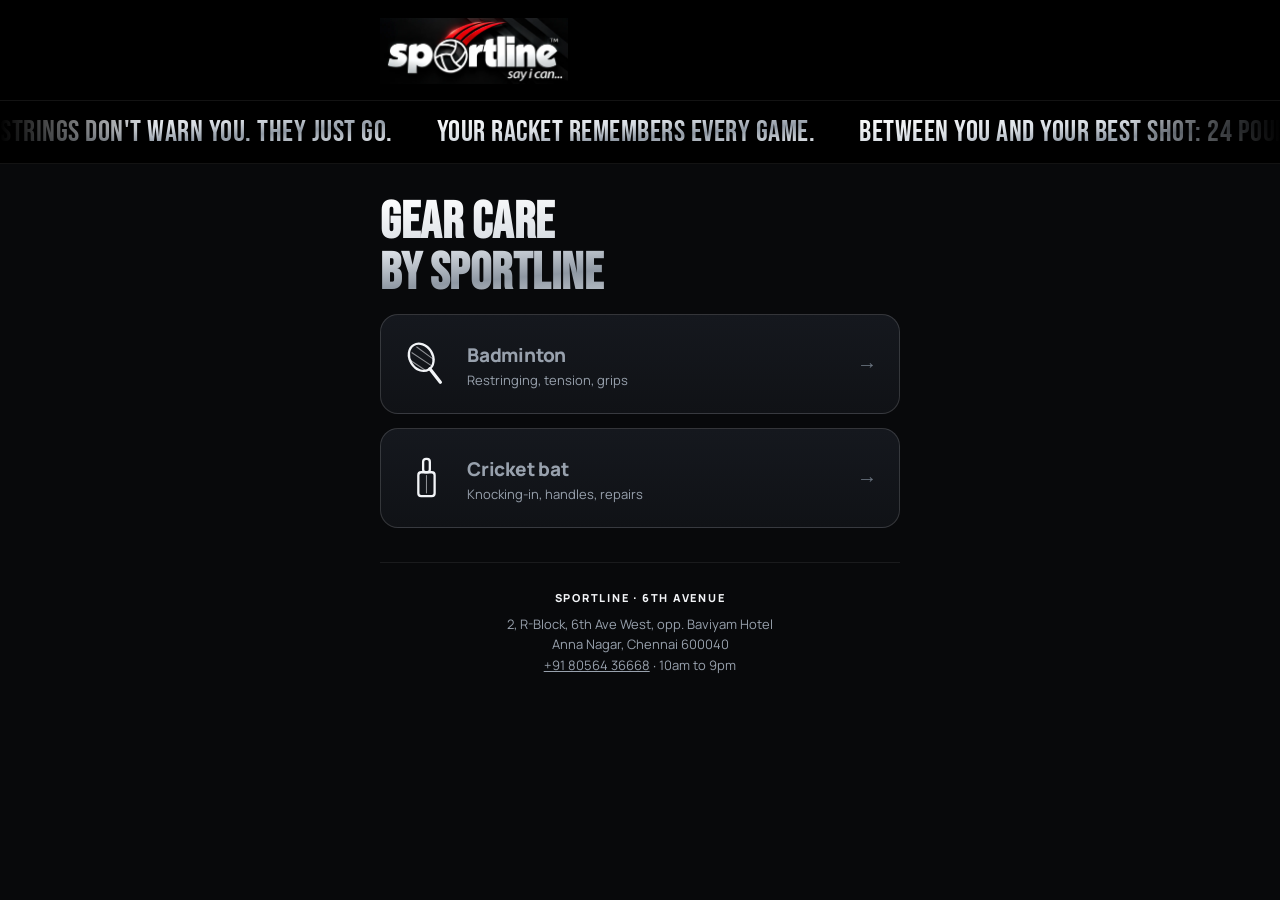
==== commit 428bcd4c: "Add files via upload" ====
--- a/index.html
+++ b/index.html
@@ -1,258 +1,332 @@
 <!DOCTYPE html>
-<html lang="en">
-<head>
+<html lang="en"><head>
 <meta charset="utf-8">
 <meta name="viewport" content="width=device-width, initial-scale=1">
-<title>Restring your racket — Sportline</title>
-<meta name="description" content="Badminton restringing and cricket bat care in Anna Nagar. Drop it at 6th Avenue or we collect it. Usually back the same day.">
-<meta name="theme-color" content="#ffffff">
-<meta property="og:title" content="Restring your racket — Sportline">
-<meta property="og:description" content="Drop it at 6th Avenue or we collect it. Usually back the same day.">
+<title>Stringing by Sportline</title>
+<meta name="description" content="Badminton restringing at the Sportline 6th Avenue bench, Anna Nagar. Tell us when your next game is and we work to it.">
+<meta name="theme-color" content="#08090b">
+<meta property="og:title" content="Stringing by Sportline">
+<meta property="og:description" content="Tell us when your next game is. We work to it.">
 <meta property="og:type" content="website">
-<meta property="og:url" content="https://sportlinestores.com/book.html">
 <meta property="og:site_name" content="Sportline">
-<meta property="og:image" content="https://sportlinestores.com/assets/og-gear-care.jpg">
-<meta property="og:image:width" content="1200">
-<meta property="og:image:height" content="630">
 <style>
+@font-face{font-family:"Manrope SL";src:url([data-uri]) format("woff2");
+font-weight:400;font-style:normal;font-display:swap}
+@font-face{font-family:"Manrope SL";src:url([data-uri]) format("woff2");
+font-weight:700;font-style:normal;font-display:swap}
+@font-face{font-family:"Manrope SL";src:url([data-uri]) format("woff2");
+font-weight:800;font-style:normal;font-display:swap}
+@font-face{font-family:"QBebas";src:url([data-uri]) format("woff2");font-weight:400;font-display:swap}
+
 :root{
---red:#e31e24;--red-deep:#b8151a;--ink:#1a1a1a;--text:#1c2733;--muted:#5b6b7d;
---canvas:#fff;--page:#f6f7f9;--hair:#e4e8ee;--ok:#2f7d32;--info:#0b5ea8;
---info-bg:#eaf3fb;--r-sm:8px;--r-md:9px;--r-lg:14px;--r-full:999px;
+--void:#08090b;--panel:#101216;--panel-2:#15181e;--raise:#1b1f26;
+--line:rgba(255,255,255,.075);--line-2:rgba(255,255,255,.15);
+--text:#f2f4f7;--muted:#98a1ad;--dim:#6b7480;
+--red:#e31e24;--red-lit:#ff3a40;
+--chrome:linear-gradient(175deg,#ffffff 0%,#d8dde3 38%,#8f98a3 62%,#eef1f4 100%);
+--sans:"Manrope SL",-apple-system,"Segoe UI",Roboto,Helvetica,Arial,sans-serif;
+--quote:"QBebas",Impact,sans-serif;
+--r:10px;--r-lg:18px;--r-full:999px;
+--glow:rgba(255,255,255,.14);
 }
+body[data-sport="cricket"]{--chrome:linear-gradient(175deg,#fff7e8 0%,#e8d6ae 38%,#a8926a 62%,#f6ecd8 100%);
+--glow:rgba(232,214,174,.2)}
+
 *{box-sizing:border-box}
 html{-webkit-text-size-adjust:100%}
-body{margin:0;background:var(--page);color:var(--text);
-font-family:-apple-system,"Segoe UI",Roboto,Helvetica,Arial,sans-serif;
-font-size:16px;line-height:1.55}
-.wrap{max-width:520px;margin:0 auto;padding:0 18px 56px}
-:focus-visible{outline:3px solid var(--red);outline-offset:2px;border-radius:4px}
-a{color:var(--red)}
-
-header{background:#131313;border-bottom:1px solid var(--hair);line-height:0}
-header img{display:block;width:100%;max-width:820px;margin:0 auto;height:auto}
-
-h1{font-size:25px;font-weight:800;line-height:1.25;margin:22px 0 6px;color:var(--ink)}
-.sub{color:var(--muted);margin:0;font-size:15px}
-.facts{display:flex;flex-wrap:wrap;gap:7px;margin:14px 0 0}
-.fact{font-size:12px;font-weight:700;color:var(--ink);background:var(--canvas);
-border:1px solid var(--hair);padding:6px 11px;border-radius:var(--r-full)}
-
-.card{background:var(--canvas);border:1px solid var(--hair);border-radius:var(--r-lg);
-padding:18px;margin-top:14px}
-.step{font-size:11px;font-weight:800;text-transform:uppercase;letter-spacing:.08em;
-color:var(--red);margin:0 0 12px}
-
-label.f{display:block;font-size:13px;font-weight:700;margin:14px 0 6px;color:var(--ink)}
-label.f:first-of-type{margin-top:0}
-.hint{font-weight:400;color:var(--muted);font-size:13px}
-.inp{width:100%;min-height:48px;padding:12px 13px;font-size:16px;font-family:inherit;
-color:var(--text);background:var(--canvas);border:1.5px solid var(--hair);border-radius:var(--r-sm)}
-.inp:focus{outline:none;border-color:var(--red);box-shadow:0 0 0 3px rgba(227,30,36,.13)}
-select.inp{appearance:none;background-image:url("data:image/svg+xml;charset=utf8,%3Csvg xmlns='http://www.w3.org/2000/svg' viewBox='0 0 12 8'%3E%3Cpath d='M1 1l5 5 5-5' fill='none' stroke='%235b6b7d' stroke-width='1.6'/%3E%3C/svg%3E");
-background-repeat:no-repeat;background-position:right 13px center;background-size:12px;padding-right:36px}
-textarea.inp{min-height:70px;resize:vertical}
-.r2{display:grid;grid-template-columns:1fr 1fr;gap:12px}
-@media(max-width:400px){.r2{grid-template-columns:1fr}}
-input[type=range]{width:100%;accent-color:var(--red);height:44px}
+body{margin:0;background:var(--void);color:var(--text);font-family:var(--sans);
+font-size:15px;line-height:1.6;-webkit-font-smoothing:antialiased}
+.wrap{max-width:560px;margin:0 auto;padding:0 20px 70px}
+:focus-visible{outline:2px solid var(--red-lit);outline-offset:3px;border-radius:5px}
+img{max-width:100%;height:auto;display:block}
+
+/* header */
+header{background:#000;border-bottom:1px solid var(--line)}
+header .in{max-width:560px;margin:0 auto;padding:18px 20px 16px}
+header img{width:188px}
+@media(max-width:400px){header img{width:158px}}
+
+
+.logoAnim{position:relative;width:188px}
+@media(max-width:400px){.logoAnim{width:158px}}
+.logoAnim img{width:100%}
+.logoAnim video{position:absolute;inset:0;width:100%;height:100%;object-fit:cover;
+opacity:0;transition:opacity .5s ease}
+.logoAnim video.on{opacity:1}
+@media(prefers-reduced-motion:reduce){.logoAnim video{display:none}}
+
+/* marquee */
+.rail{overflow:hidden;border-bottom:1px solid var(--line);background:#000;
+padding:16px 0;position:relative}
+.rail::after{content:"";position:absolute;inset:0;pointer-events:none;
+background:linear-gradient(90deg,#000 0%,transparent 12%,transparent 88%,#000 100%)}
+.track{display:flex;gap:44px;width:max-content;animation:run 34s linear infinite}
+.track span{font-family:var(--quote);font-size:30px;line-height:1;white-space:nowrap;
+letter-spacing:.5px;background:var(--chrome);-webkit-background-clip:text;
+background-clip:text;color:transparent}
+@keyframes run{from{transform:translateX(0)}to{transform:translateX(-50%)}}
+@media(prefers-reduced-motion:reduce){.track{animation:none}}
+
+/* type */
+h1{font-family:var(--quote);font-size:52px;line-height:.98;margin:34px 0 14px;
+letter-spacing:.5px;background:var(--chrome);-webkit-background-clip:text;
+background-clip:text;color:transparent}
+@media(max-width:420px){h1{font-size:40px}}
+.sub{color:var(--muted);margin:0 0 8px;font-size:15px}
+.step{font-size:10px;font-weight:800;text-transform:uppercase;letter-spacing:.22em;
+color:var(--dim);margin:0 0 14px;display:flex;align-items:center;gap:10px}
+.step::after{content:"";flex:1;height:1px;background:var(--line)}
+
+/* entry choice */
+.pick{display:grid;gap:14px;margin:6px 0 10px}
+.pickcard{display:flex;align-items:center;gap:18px;width:100%;text-align:left;
+background:linear-gradient(180deg,var(--panel-2),var(--panel));border:1px solid var(--line-2);
+border-radius:var(--r-lg);padding:24px 22px;cursor:pointer;font-family:inherit;
+color:var(--text);transition:border-color .16s,box-shadow .16s}
+.pickcard:hover{border-color:rgba(255,255,255,.3);box-shadow:0 0 34px rgba(255,255,255,.07)}
+.pickcard svg{flex:0 0 auto;width:46px;height:46px}
+.pickcard b{display:block;font-size:19px;font-weight:800;letter-spacing:-.2px}
+.pickcard span{display:block;font-size:13px;color:var(--muted);margin-top:3px}
+.pickcard i{margin-left:auto;font-style:normal;color:var(--dim);font-size:20px}
+.back{background:none;border:0;color:var(--muted);font-family:inherit;font-size:12.5px;
+font-weight:700;padding:10px 0;cursor:pointer;min-height:44px;
+text-decoration:underline;text-underline-offset:4px}
+
+/* cards */
+.card{background:linear-gradient(180deg,var(--panel-2),var(--panel));
+border:1px solid var(--line);border-radius:var(--r-lg);padding:22px;margin-bottom:14px}
+
+/* form */
+label.f{display:block;font-size:11px;font-weight:800;text-transform:uppercase;
+letter-spacing:.14em;color:var(--dim);margin:18px 0 8px}
+label.f:first-child{margin-top:0}
+.hint{font-weight:400;text-transform:none;letter-spacing:0;color:var(--muted);font-size:12.5px}
+.inp{width:100%;min-height:50px;padding:13px 15px;font-size:15.5px;font-family:inherit;
+color:var(--text);background:rgba(0,0,0,.4);border:1px solid var(--line-2);border-radius:var(--r)}
+.inp:focus{outline:none;border-color:var(--red-lit);box-shadow:0 0 0 3px rgba(227,30,36,.16)}
+.inp::placeholder{color:#59616b}
+select.inp{appearance:none;background-image:url("data:image/svg+xml;charset=utf8,%3Csvg xmlns='http://www.w3.org/2000/svg' viewBox='0 0 12 8'%3E%3Cpath d='M1 1l5 5 5-5' fill='none' stroke='%2398a1ad' stroke-width='1.6'/%3E%3C/svg%3E");
+background-repeat:no-repeat;background-position:right 15px center;background-size:12px;padding-right:40px}
+.r2{display:grid;grid-template-columns:1fr 1fr;gap:13px}
+@media(max-width:420px){.r2{grid-template-columns:1fr}}
 .hp{position:absolute;left:-9999px;width:1px;height:1px;overflow:hidden}
 
-.opts{display:grid;gap:9px}
-.opt{display:flex;gap:11px;align-items:flex-start;padding:13px;border:1.5px solid var(--hair);
-border-radius:var(--r-sm);cursor:pointer;min-height:44px;background:var(--canvas)}
-.opt input{width:20px;height:20px;margin:1px 0 0;accent-color:var(--red);flex:0 0 auto}
-.opt.on{border-color:var(--red);background:#fff7f7}
-.opt b{display:block;font-size:15px}
-.opt span.d{display:block;font-size:13px;color:var(--muted)}
-.tagfree{margin-left:auto;font-size:11px;font-weight:800;color:var(--ok);white-space:nowrap}
-.price-r{margin-left:auto;font-size:14px;font-weight:800;color:var(--ink);white-space:nowrap}
-
-.tot{display:flex;justify-content:space-between;align-items:baseline;
-border-top:2px solid var(--ink);margin-top:12px;padding-top:12px}
-.tot b{font-size:27px;font-weight:800;color:var(--ink)}
-.line{display:flex;justify-content:space-between;gap:12px;padding:5px 0;
-font-size:14px;color:var(--muted)}
-.line span:last-child{color:var(--text);white-space:nowrap}
-
-.btn{display:flex;align-items:center;justify-content:center;gap:9px;width:100%;
-min-height:54px;padding:15px 20px;border:0;border-radius:var(--r-md);background:var(--red);
-color:#fff;font-family:inherit;font-size:16px;font-weight:800;cursor:pointer;margin-top:16px}
-.btn:hover{background:var(--red-deep)}
-.err{color:var(--red-deep);font-size:14px;font-weight:700;margin:12px 0 0;display:none}
-.info{background:var(--info-bg);color:var(--info);border-radius:var(--r-sm);
-padding:12px 13px;font-size:13.5px;margin-top:12px}
-.info b{font-weight:800}
-.note{background:#f4f6f8;color:var(--muted);border-radius:var(--r-sm);
-padding:11px 13px;font-size:13px;margin-top:12px}
-details{margin-top:18px;font-size:14px}
-summary{cursor:pointer;color:var(--muted);min-height:44px;display:flex;align-items:center}
-table{width:100%;border-collapse:collapse;font-size:14px;margin-top:8px}
-td{padding:7px 0;border-bottom:1px solid var(--hair);color:var(--muted)}
-td:last-child{text-align:right;color:var(--ink);font-weight:700}
-footer{border-top:1px solid var(--hair);margin-top:30px;padding:22px 0;
-font-size:13.5px;color:var(--muted);text-align:center}
-footer b{display:block;color:var(--ink);font-size:14px}
-@media (prefers-reduced-motion:reduce){*{transition:none!important;animation:none!important}}
-</style>
-</head>
+/* chips */
+.chips{display:flex;flex-wrap:wrap;gap:9px}
+.chip{position:relative}
+.chip input{position:absolute;inset:0;opacity:0;width:100%;height:100%;margin:0;cursor:pointer}
+.chip span{display:flex;align-items:center;justify-content:center;min-height:46px;
+padding:11px 19px;border:1px solid var(--line-2);border-radius:var(--r-full);
+background:rgba(255,255,255,.02);font-size:13.5px;font-weight:700;color:var(--muted);
+cursor:pointer;transition:all .16s;white-space:nowrap}
+.chip input:checked+span{border-color:transparent;color:#0a0b0d;
+background:var(--chrome);box-shadow:0 0 22px var(--glow)}
+.chip input:focus-visible+span{outline:2px solid var(--red-lit);outline-offset:3px}
+
+/* option rows */
+.opt{display:flex;gap:13px;align-items:flex-start;padding:15px 0;
+border-bottom:1px solid var(--line);cursor:pointer;min-height:46px}
+.opt:last-of-type{border-bottom:0}
+.opt input{width:20px;height:20px;margin:2px 0 0;accent-color:var(--red-lit);flex:0 0 auto}
+.opt b{display:block;font-size:14.5px;font-weight:700}
+.opt .d{display:block;font-size:12.5px;color:var(--muted);margin-top:1px}
+.opt .p{margin-left:auto;font-size:14px;font-weight:800;white-space:nowrap;padding-left:12px}
+.free{color:#7fd39b}
+
+/* tension */
+input[type=range]{width:100%;accent-color:var(--red-lit);height:46px}
+.tval{font-size:26px;font-weight:800;color:var(--text);letter-spacing:-.5px}
+.adv{background:none;border:0;color:var(--muted);font-family:inherit;font-size:12.5px;
+font-weight:700;padding:12px 0 0;cursor:pointer;text-decoration:underline;
+text-underline-offset:4px;min-height:44px}
+
+/* total — collapsed, Porter style */
+.tot{background:linear-gradient(180deg,var(--raise),var(--panel));
+border:1px solid var(--line-2);border-radius:var(--r-lg);padding:20px 22px;margin-bottom:14px}
+.totrow{display:flex;justify-content:space-between;align-items:center;gap:14px;
+cursor:pointer;min-height:46px}
+.totrow .l{font-size:11px;font-weight:800;text-transform:uppercase;letter-spacing:.16em;color:var(--dim)}
+.totrow .v{font-size:32px;font-weight:800;letter-spacing:-1px}
+.caret{font-size:12px;color:var(--muted);font-weight:700}
+.bd{display:none;margin-top:6px;padding-top:14px;border-top:1px solid var(--line)}
+.bd.on{display:block}
+.bdrow{display:flex;justify-content:space-between;gap:14px;padding:5px 0;
+font-size:13.5px;color:var(--muted)}
+.bdrow span:last-child{color:var(--text);white-space:nowrap}
+
+/* button */
+.go{display:flex;align-items:center;justify-content:center;gap:10px;width:100%;
+min-height:56px;padding:16px;border:0;border-radius:var(--r);
+background:linear-gradient(180deg,var(--red-lit),var(--red));color:#fff;
+font-family:inherit;font-size:14px;font-weight:800;letter-spacing:.09em;
+text-transform:uppercase;cursor:pointer;box-shadow:0 0 34px rgba(227,30,36,.26)}
+.err{color:#ff7a72;font-size:13.5px;font-weight:700;margin:14px 0 0;display:none}
+.note{background:rgba(255,255,255,.035);border:1px solid var(--line);border-radius:var(--r);
+padding:14px 16px;font-size:13px;color:var(--muted);margin-top:14px}
+
+footer{border-top:1px solid var(--line);margin-top:34px;padding:26px 0;
+font-size:13px;color:var(--muted);text-align:center;line-height:1.6}
+footer b{display:block;color:var(--text);font-size:11px;font-weight:800;
+text-transform:uppercase;letter-spacing:.16em;margin-bottom:7px}
+footer a{color:var(--muted)}
+@media(prefers-reduced-motion:reduce){*{transition:none!important}}
+</style></head>
 <body>
 
-<header>
-  <img src="[data-uri]"
-       alt="Sportline — say i can" width="800" height="450" fetchpriority="high">
-</header>
+<header><div class="in">
+ <div class="logoAnim">
+  <img src="[data-uri]" alt="Sportline — say i can" width="760" height="267">
+  <video id="hv" muted loop playsinline preload="none" aria-hidden="true"></video>
+ </div>
+</div></header>
+
+<div class="rail" id="rail"><div class="track" id="track"></div></div>
 
 <div class="wrap">
-  <h1>Restring your racket.<br>Usually back the same day.</h1>
-  <p class="sub">Every racket is strung at our 6th Avenue bench in Anna Nagar.</p>
-  <div class="facts">
-    <span class="fact">30 minutes on the machine</span>
-    <span class="fact">Pay when it's ready</span>
-  </div>
-
-  <!-- 1 · YOU -->
-  <div class="card">
-    <p class="step">1 · Your details</p>
+  <h1 id="h1">Gear care<br>by Sportline</h1>
+
+  <div id="chooser">
+    <div class="pick">
+      <button class="pickcard" type="button" data-sp="bad">
+        <svg viewBox="0 0 48 48" fill="none" aria-hidden="true">
+          <ellipse cx="19" cy="17" rx="12" ry="15" transform="rotate(-32 19 17)" stroke="currentColor" stroke-width="2.4"/>
+          <path d="M9 12 30 26M14 6 33 20M6 19l18 12" stroke="currentColor" stroke-width="1.1" opacity=".55"/>
+          <path d="M28 29l11 14" stroke="currentColor" stroke-width="3.4" stroke-linecap="round"/>
+        </svg>
+        <span style="flex:1"><b>Badminton</b><span>Restringing, tension, grips</span></span>
+        <i>→</i>
+      </button>
+      <button class="pickcard" type="button" data-sp="cri">
+        <svg viewBox="0 0 48 48" fill="none" aria-hidden="true">
+          <rect x="16" y="18" width="17" height="25" rx="3" stroke="currentColor" stroke-width="2.4"/>
+          <path d="M24.5 21v19" stroke="currentColor" stroke-width="1.1" opacity=".55"/>
+          <rect x="21" y="4" width="7" height="14" rx="3" stroke="currentColor" stroke-width="2.4"/>
+        </svg>
+        <span style="flex:1"><b>Cricket bat</b><span>Knocking-in, handles, repairs</span></span>
+        <i>→</i>
+      </button>
+    </div>
+  </div>
+  <button class="back" id="back" type="button" hidden>← Change service</button>
+
+  <div id="flow" hidden>
+  <p class="step">01 — You</p>
+  <div class="card">
     <div class="r2">
       <div><label class="f" for="nm">Name</label>
         <input class="inp" id="nm" autocomplete="name" placeholder="Name"></div>
       <div><label class="f" for="ph">Mobile</label>
         <input class="inp" id="ph" type="tel" inputmode="numeric" autocomplete="tel-national" placeholder="98xxxxxxxx"></div>
     </div>
-    <p class="hint" style="margin:10px 0 0">We only use this to confirm your job and tell you when it's ready.</p>
     <div class="hp"><input id="hp" tabindex="-1" autocomplete="off" aria-hidden="true"></div>
   </div>
 
-  <!-- 2 · WORK -->
-  <div class="card">
-    <p class="step">2 · What needs doing</p>
-    <div class="opts" id="svc">
-      <label class="opt on"><input type="radio" name="s" value="string" checked>
-        <span><b>Restring a racket</b><span class="d">Badminton. Price includes the string and the labour.</span></span></label>
-      <label class="opt"><input type="radio" name="s" value="bat">
-        <span><b>Cricket bat care</b><span class="d">Knocking-in, oiling, toe guard, repairs.</span></span></label>
-      <label class="opt"><input type="radio" name="s" value="advice">
-        <span><b>Advice before I buy</b><span class="d">Not sure which racket or bat suits you? Tell us what you play and we’ll call you back.</span></span></label>
-    </div>
-
-    <div id="pStr">
-      <label class="f" for="str">String</label>
-      <select class="inp" id="str"></select>
-      <label class="f" for="ten">Tension — <b id="tOut">24</b> lbs
-        <span class="hint">— 22 to 26 suits most club players; above 30 is tournament territory</span></label>
-      <input type="range" id="ten" min="18" max="35" value="24">
-    </div>
-
-    <div id="pBat" hidden>
-      <label class="f">Pick what it needs</label>
-      <div class="opts" id="bat"></div>
-    </div>
-
-    <div id="pAdvice" hidden>
-      <div class="info"><b>No charge, and no obligation to buy.</b><br>
-      One of us will call you, ask how you play, and tell you honestly what suits
-      you — including if that means spending less than you planned.</div>
-      <label class="f" for="adWhat">What are you looking at</label>
-      <select class="inp" id="adWhat">
-        <option>Badminton racket</option>
-        <option>Cricket bat</option>
-        <option>Shoes</option>
-        <option>Something else</option>
-      </select>
-      <label class="f" for="adLevel">How do you play</label>
-      <select class="inp" id="adLevel">
-        <option>Just starting out</option>
-        <option>Weekend and club games</option>
-        <option>Regular, competitive</option>
-        <option>Tournament level</option>
-        <option>Buying it for someone else</option>
-      </select>
-      <label class="f" for="adBudget">Rough budget <span class="hint">— optional, helps us not waste your time</span></label>
-      <input class="inp" id="adBudget" placeholder="e.g. around ₹3,000">
-      <label class="f" for="adWhen">Best time to call</label>
-      <select class="inp" id="adWhen">
-        <option>Any time, 10am–9pm</option>
-        <option>Morning</option>
-        <option>Afternoon</option>
-        <option>Evening, after 6pm</option>
-      </select>
-    </div>
+  <div id="badBlk">
+  <p class="step">02 — Your string</p>
+  <div class="card">
+    <label class="f">Brand</label>
+    <div class="chips" id="brands"></div>
+    <label class="f" for="str">String <span class="hint">— price includes the string and the labour</span></label>
+    <select class="inp" id="str"></select>
+    <label class="f" for="col">Colour</label>
+    <select class="inp" id="col"><option>Black</option></select>
+  </div>
+
+  <p class="step">03 — How you want it strung</p>
+  <div class="card">
+    <label class="f" for="ten">Tension — <span class="tval" id="tOut">24</span> lbs</label>
+    <input type="range" id="ten" min="18" max="35" value="24">
+    <p class="hint" style="margin:0">22–26 club · 27–30 advanced · 31+ tournament</p>
+    <button class="adv" id="advBtn" type="button" aria-expanded="false">Set mains and crosses separately</button>
+    <div id="advBlk" hidden>
+      <div class="r2" style="margin-top:14px">
+        <div><label class="f" for="tm">Mains — <span class="tval" style="font-size:19px" id="tmOut">24</span> lbs</label>
+          <input type="range" id="tm" min="18" max="35" value="24"></div>
+        <div><label class="f" for="tc">Crosses — <span class="tval" style="font-size:19px" id="tcOut">26</span> lbs</label>
+          <input type="range" id="tc" min="18" max="35" value="26"></div>
+      </div>
+    </div>
+
+    <label class="f" style="margin-top:20px">Knots</label>
+    <div class="chips" id="knots">
+      <label class="chip"><input type="radio" name="k" value="2" checked><span>2 knots · standard</span></label>
+      <label class="chip"><input type="radio" name="k" value="4"><span>4 knots · +₹25</span></label>
+    </div>
+    <p class="hint" style="margin:9px 0 0">Separate tension on mains and crosses.</p>
+
+    <label class="opt" style="margin-top:6px;border-top:1px solid var(--line);padding-top:16px">
+      <input type="checkbox" id="pre">
+      <span><b>Pre-stretch the string</b><span class="d">Holds tension longer.</span></span>
+      <span class="p">+₹25</span>
+    </label>
 
     <label class="f" for="nt">Anything we should know <span class="hint">— optional</span></label>
-    <input class="inp" id="nt" placeholder="e.g. frame has a 24 lb max">
-  </div>
-
-  <!-- 3 · MOVE -->
-  <div class="card" id="cardMove">
-    <p class="step">3 · Getting it to us</p>
-    <div class="opts" id="mv">
-      <label class="opt on"><input type="radio" name="m" value="counter" checked>
-        <span><b>I'll bring it to the shop</b>
-        <span class="d">Message us first and we'll confirm the price and that your string is on the shelf — so you don't make the trip for nothing.</span></span>
-        <span class="tagfree">FREE</span></label>
-      <label class="opt"><input type="radio" name="m" value="pickup">
-        <span><b>Send someone to collect it</b>
-        <span class="d">A rider comes to you, and brings it back when it's done.</span></span></label>
-    </div>
-
-    <div id="counterBlk">
-      <div class="info"><b>6th Avenue, Anna Nagar — any day, 10am to 9pm.</b><br>
-      Send this and we'll reply with the price, whether that string is in stock, and how
-      busy the bench is today. If it's free you can wait while it's done — about half an hour.</div>
-    </div>
-
-    <div id="pickBlk" hidden>
-      <div class="info"><b>Two trips, so delivery is charged twice</b> — once to collect,
-      once to bring it back. Dropping it in yourself is always cheaper.</div>
-
-      <label class="f" for="area">Your area</label>
-      <select class="inp" id="area">
-        <option value="">Select your area</option>
-        <option>Anna Nagar</option><option>Kilpauk</option><option>Other nearby</option>
-      </select>
-
-      <label class="f" for="addr">Address</label>
-      <textarea class="inp" id="addr" placeholder="Flat or door number, street name"></textarea>
-
-      <label class="f" for="lm">Landmark <span class="hint">— what the rider should look for</span></label>
-      <input class="inp" id="lm" placeholder="e.g. opposite Reliance Fresh, blue gate">
-
-      <label class="f" for="when">When should we collect it</label>
-      <select class="inp" id="when">
-        <option value="am">This morning — you get it back this evening</option>
-        <option value="early">Early afternoon — you get it back this evening</option>
-        <option value="late">Late afternoon or evening — back tomorrow morning</option>
-        <option value="tom">Tomorrow morning — back tomorrow evening</option>
-      </select>
-      <p class="hint" id="whenNote" style="margin:8px 0 0"></p>
-    </div>
-  </div>
-
-  <!-- 4 · TOTAL -->
-  <div class="card" id="cardTotal">
-    <div id="sum"></div>
-    <div class="tot"><span class="hint">Estimate</span><b id="tot">₹0</b></div>
-    <p class="hint" style="margin:10px 0 0">Service rates are inclusive of tax. Delivery, if you choose it,
-    is charged separately and shown above.</p>
-    <div class="note">We photograph your gear when we take it and again before it goes back,
-    and settle anything that goes wrong from those photos.</div>
-    <p class="err" id="err"></p>
-    <button class="btn" id="go">
-      <svg width="20" height="20" viewBox="0 0 24 24" fill="currentColor" aria-hidden="true"><path d="M12 2a10 10 0 0 0-8.6 15.1L2 22l5-1.3A10 10 0 1 0 12 2zm5.3 14.1c-.2.6-1.3 1.2-1.8 1.2-.5.1-1 .1-1.7-.1-.4-.1-.9-.3-1.5-.6-2.7-1.2-4.4-3.9-4.5-4.1-.2-.2-1.1-1.4-1.1-2.7s.7-1.9.9-2.2c.2-.2.5-.3.7-.3h.5c.2 0 .4 0 .6.5l.8 2c.1.1.1.3 0 .5l-.3.5-.4.4c-.1.1-.3.3-.1.6.2.3.8 1.3 1.7 2.1 1.1 1 2.1 1.3 2.4 1.4.2.1.4.1.6-.1l.8-1c.2-.2.3-.2.6-.1l2 .9c.3.1.4.2.5.3.1.2.1.7-.1 1.3z"/></svg>
-      <span id="goLabel">Ask the shop on WhatsApp</span>
-    </button>
-    <p class="hint" style="text-align:center;margin:10px 0 0" id="goNote">Opens WhatsApp with your details filled in.</p>
-  </div>
-
-  <details>
-    <summary>See all rates — inclusive of tax</summary>
-    <table id="prices"></table>
-  </details>
+    <input class="inp" id="nt" placeholder="Frame maximum, broken grommet, anything else">
+  </div>
+
+  </div>
+
+  <div id="criBlk" hidden>
+  <p class="step">02 — What the bat needs</p>
+  <div class="card">
+    <div id="batList"></div>
+  </div>
+
+  <p class="step">03 — New handle</p>
+  <div class="card">
+    <label class="f" for="hnd">Handle</label>
+    <select class="inp" id="hnd">
+      <option value="0">Not needed</option>
+      <option value="750">Cane — ₹750</option>
+      <option value="850">6 piece — ₹850</option>
+      <option value="950">9 piece — ₹950</option>
+      <option value="1200">Singapore cane — ₹1,200</option>
+    </select>
+    <label class="f" for="bnt">Anything we should know <span class="hint">— optional</span></label>
+    <input class="inp" id="bnt" placeholder="Bat size, make, where the damage is">
+  </div>
+  </div>
+
+  <p class="step">04 — When's your next game?</p>
+  <div class="card">
+    <div class="chips" id="when">
+      <label class="chip"><input type="radio" name="w" value="tonight" data-l="Tonight"><span>Tonight · +₹100</span></label>
+      <label class="chip"><input type="radio" name="w" value="tomorrow" data-l="Tomorrow" checked><span>Tomorrow</span></label>
+      <label class="chip"><input type="radio" name="w" value="weekend" data-l="This weekend"><span>This weekend</span></label>
+      <label class="chip"><input type="radio" name="w" value="norush" data-l="No rush"><span>No rush</span></label>
+    </div>
+  </div>
+
+  <p class="step">05 — Payment</p>
+  <div class="card">
+    <div class="chips" id="pay">
+      <label class="chip"><input type="radio" name="p" value="UPI" checked><span>UPI</span></label>
+      <label class="chip"><input type="radio" name="p" value="Cash"><span>Cash</span></label>
+    </div>
+    <p class="hint" style="margin:12px 0 0">On collection.</p>
+  </div>
+
+  <div class="tot">
+    <div class="totrow" id="totrow" role="button" tabindex="0" aria-expanded="false">
+      <span class="l">Total<br><span class="hint" style="letter-spacing:0">inclusive of tax</span></span>
+      <span style="display:flex;align-items:center;gap:11px">
+        <span class="v" id="tot">₹550</span><span class="caret" id="caret">▾</span></span>
+    </div>
+    <div class="bd" id="bd"></div>
+  </div>
+
+  <p class="err" id="err"></p>
+  <button class="go" id="go">
+    <svg width="19" height="19" viewBox="0 0 24 24" fill="currentColor" aria-hidden="true"><path d="M12 2a10 10 0 0 0-8.6 15.1L2 22l5-1.3A10 10 0 1 0 12 2zm5.3 14.1c-.2.6-1.3 1.2-1.8 1.2-.5.1-1 .1-1.7-.1-.4-.1-.9-.3-1.5-.6-2.7-1.2-4.4-3.9-4.5-4.1-.2-.2-1.1-1.4-1.1-2.7s.7-1.9.9-2.2c.2-.2.5-.3.7-.3h.5c.2 0 .4 0 .6.5l.8 2c.1.1.1.3 0 .5l-.3.5-.4.4c-.1.1-.3.3-.1.6.2.3.8 1.3 1.7 2.1 1.1 1 2.1 1.3 2.4 1.4.2.1.4.1.6-.1l.8-1c.2-.2.3-.2.6-.1l2 .9c.3.1.4.2.5.3.1.2.1.7-.1 1.3z"/></svg>
+    Send on WhatsApp
+  </button>
+
+  </div>
 
   <footer>
     <b>Sportline · 6th Avenue</b>
-    2, R-Block, 6th Ave West, opp. Baviyam Hotel,<br>Anna Nagar, Chennai 600040<br>
-    <a href="tel:+918056436668">+91 80564 36668</a>
+    2, R-Block, 6th Ave West, opp. Baviyam Hotel<br>Anna Nagar, Chennai 600040<br>
+    <a href="tel:+918056436668">+91 80564 36668</a> · 10am to 9pm
   </footer>
 </div>
 
@@ -261,158 +335,189 @@
 "use strict";
 var $=function(i){return document.getElementById(i)};
 var R=function(n){return "₹"+Number(n).toLocaleString("en-IN")};
-var WA="918056436668";
-var S=[["Cosmio BG 68",500],["Yonex BG65",550],["Victor VBS 70",600],["Li-Ning No.7",600],["Yonex BG65 Titanium",650],["Li-Ning No.1",650],["Yonex BG66 Ultimax",750],["Yonex Nanogy 95",750],["Victor VBS 66 Nano",750],["Yonex BG80 Power",850],["Victor VBS 68 Power",850],["Yonex BG80",950],["Yonex Exbolt 63",1100],["Yonex Exbolt 65",1100],["Yonex Exbolt 68",1100],["Yonex Aero Sonic",1200],["Yonex Aero Bite Boost",1200]];
-var B=[["Knocking-in, by hand",500],["Knocking-in, by machine",800],["Oiling",100],["Toe guard",100],["Anti-scuff sheet",150],["Fibre tape",150],["New handle — cane",750],["New handle — 6 piece",850],["New handle — 9 piece",950],["New handle — Singapore cane",1200],["Weight reducing",null],["Crack binding / repair",null]];
-var BD=["Mallet work, done at the bench.","Faster and more even across the face.","Raw linseed on the face and edges.","Stops water damage at the base.","Protects the face from surface cracks.","Edge and shoulder reinforcement.","Standard cane handle, fitted and bound.","Six-piece cane, more flex and shock absorption.","Nine-piece cane, the stiffer, higher-grade option.","Top-grade Singapore cane.","Priced on how many grams come off. We weigh it first.","We look at it, then quote. Nothing charged without your approval."];
-// Placeholder fares until real rider trips are logged. Charged on both legs.
-var LEG={"Anna Nagar":40,"Kilpauk":60,"Other nearby":90};
-var WHEN={
-  am:   "We'll collect it this morning and have it back with you this evening.",
-  early:"We'll collect it early afternoon and have it back with you this evening.",
-  late: "Too late in the day to string and return it tonight, so it comes back tomorrow morning.",
-  tom:  "We'll collect it tomorrow morning and have it back tomorrow evening."
+var WA="918056436668", KNOT4=25, PRE=25, RUSH=100;
+
+var STR={
+ "Yonex":[["BG65",550],["BG65 Titanium",650],["BG66 Ultimax",750],["Nanogy 95",750],
+          ["BG80 Power",850],["BG80",950],["Exbolt 63",1100],["Exbolt 65",1100],
+          ["Exbolt 68",1100],["Aero Sonic",1200],["Aero Bite Boost",1200]],
+ "Victor":[["VBS 70",600],["VBS 66 Nano",750],["VBS 68 Power",850]],
+ "Li-Ning":[["No.7",600],["No.1",650]],
+ "Cosmio":[["BG 68",500]]
 };
-
-$("str").innerHTML=S.map(function(s,i){
-  return '<option value="'+i+'">'+s[0]+' — '+R(s[1])+'</option>'}).join("");
-$("bat").innerHTML=B.map(function(b,i){
-  var pr = b[1]===null ? '<span class="price-r" style="color:var(--muted);font-weight:700">On inspection</span>'
-                       : '<span class="price-r">'+R(b[1])+'</span>';
-  return '<label class="opt"><input type="checkbox" value="'+i+'">'
-    +'<span><b>'+b[0]+'</b><span class="d">'+BD[i]+'</span></span>'+pr+'</label>'}).join("");
-$("prices").innerHTML=S.concat(B).map(function(x){
-  return '<tr><td>'+x[0]+'</td><td>'+(x[1]===null?"On inspection":R(x[1]))+'</td></tr>'}).join("")
-  +'<tr><td>Grip fitting</td><td>Free</td></tr>';
-
-function svc(){return document.querySelector('input[name=s]:checked').value}
-function mv(){ return document.querySelector('input[name=m]:checked').value}
-function paint(){
-  Array.prototype.forEach.call(document.querySelectorAll(".opt"),function(o){
-    o.classList.toggle("on", o.querySelector("input").checked); });
+var BAT=[
+ ["knockH","Knocking-in, by hand","Mallet work at the bench.",500],
+ ["knockM","Knocking-in, by machine","Faster and more even.",800],
+ ["oil","Oiling","Raw linseed, face and edges.",100],
+ ["toe","Toe guard","Stops water damage at the base.",100],
+ ["scuff","Anti-scuff sheet","Protects the face.",150],
+ ["fibre","Fibre tape","Edge and shoulder reinforcement.",150]];
+var QUOTED=[["weight","Weight reducing","Priced on grams removed."],
+ ["crack","Crack binding","We look, then quote."]];
+var QC=["A new bat is not ready. It is raw.",
+ "Knock it in, or watch it go.",
+ "Willow remembers how you treated it.",
+ "The crack starts before you see it.",
+ "Oil it, guard it, play it for years.",
+ "Say i can. We will get the bat ready."];
+var QUOTES=["Strings don't warn you. They just go.",
+ "Your racket remembers every game.",
+ "Between you and your best shot: 24 pounds.",
+ "The smash was there. The string wasn't.",
+ "Tension is personal. So is your game.",
+ "Bring it in tired. Take it back sharp.",
+ "You'll know on the first serve.",
+ "Say i can. We'll make sure the racket can too."];
+
+function rail(list){ $("track").innerHTML=(list.concat(list)).map(function(q){
+  return '<span>'+q+'</span>'}).join(""); }
+rail(QUOTES);
+
+(function headerVideo(){
+  var v=$("hv"); if(!v) return;
+  var c=navigator.connection||{};
+  if(window.matchMedia("(prefers-reduced-motion: reduce)").matches) return;
+  if(c.saveData || /2g/.test(c.effectiveType||"")) return;
+  v.addEventListener("canplay",function(){ v.classList.add("on"); v.play().catch(function(){}); });
+  v.addEventListener("error",function(){ v.classList.remove("on"); });
+  v.src="assets/sportline-header.mp4"; v.load();
+})();
+
+$("batList").innerHTML = BAT.map(function(b){
+  return '<label class="opt"><input type="checkbox" class="bo" value="'+b[0]+'" data-nm="'+b[1]+'" data-pr="'+b[3]+'">'
+   +'<span><b>'+b[1]+'</b><span class="d">'+b[2]+'</span></span>'
+   +'<span class="p">'+R(b[3])+'</span></label>'; }).join("")
+ + QUOTED.map(function(q){
+  return '<label class="opt"><input type="checkbox" class="bq" value="'+q[0]+'" data-nm="'+q[1]+'">'
+   +'<span><b>'+q[1]+'</b><span class="d">'+q[2]+'</span></span>'
+   +'<span class="p" style="color:var(--muted);font-weight:700">On inspection</span></label>'; }).join("");
+
+var SPORT=null;
+function sport(){ return SPORT; }
+function choose(s){
+  SPORT=s;
+  $("chooser").hidden=true; $("flow").hidden=false; $("back").hidden=false;
+  $("rail").hidden=true;
+  $("back").textContent = "← " + (s==="cri"?"Cricket bat":"Badminton") + " · change";
+  render();
+  window.scrollTo({top:0,behavior:"instant"});
 }
+Array.prototype.forEach.call(document.querySelectorAll(".pickcard"),function(b){
+  b.onclick=function(){ choose(b.dataset.sp); };
+});
+$("back").onclick=function(){
+  SPORT=null; $("chooser").hidden=false; $("flow").hidden=true; this.hidden=true;
+  $("rail").hidden=false;
+  $("h1").innerHTML="Gear care<br>by Sportline";
+  document.body.dataset.sport="badminton";
+  window.scrollTo({top:0,behavior:"instant"});
+};
+
+var brand=Object.keys(STR)[0];
+$("brands").innerHTML=Object.keys(STR).map(function(b,i){
+  return '<label class="chip"><input type="radio" name="b" value="'+b+'"'+(i?'':' checked')
+    +'><span>'+b+'</span></label>'}).join("");
+function fillStrings(){
+  $("str").innerHTML=STR[brand].map(function(s,i){
+    return '<option value="'+i+'">'+s[0]+' — '+R(s[1])+'</option>'}).join("");
+}
+fillStrings();
+
 function lines(){
-  var out=[];
-  if(svc()==="string"){ var s=S[$("str").value];
-    out.push([s[0]+" at "+$("ten").value+" lbs", s[1]]); }
-  else Array.prototype.forEach.call($("bat").querySelectorAll("input:checked"),function(c){
-    var b=B[c.value];
-    out.push(b[1]===null ? [b[0], null, 0, "quoted after inspection"] : [b[0], b[1]]); });
-  if(mv()==="pickup"){
-    var f=LEG[$("area").value];
-    if(f){ out.push(["Rider to you",f,1]); out.push(["Rider back to you",f,1]); }
-    else out.push(["Delivery both ways",null]);
+  if(sport()==="cri"){
+    var o=[];
+    Array.prototype.forEach.call(document.querySelectorAll(".bo:checked"),function(c){
+      o.push([c.dataset.nm, Number(c.dataset.pr)]); });
+    var hv=Number($("hnd").value);
+    if(hv) o.push(["New handle — "+$("hnd").selectedOptions[0].text.split(" — ")[0], hv]);
+    Array.prototype.forEach.call(document.querySelectorAll(".bq:checked"),function(c){
+      o.push([c.dataset.nm, null]); });
+    if(document.querySelector('input[name=w]:checked').value==="tonight")
+      o.push(["Ready tonight — priority",RUSH]);
+    return o;
   }
+  var s=STR[brand][$("str").selectedIndex]||STR[brand][0];
+  var adv=!$("advBlk").hidden;
+  var t=adv ? ($("tm").value+" / "+$("tc").value+" lbs mains/cross") : ($("ten").value+" lbs");
+  var out=[[brand+" "+s[0]+" at "+t, s[1]]];
+  if(document.querySelector('input[name=k]:checked').value==="4") out.push(["4-knot stringing",KNOT4]);
+  if($("pre").checked) out.push(["Pre-stretch",PRE]);
+  if(document.querySelector('input[name=w]:checked').value==="tonight")
+    out.push(["Ready tonight — priority",RUSH]);
   return out;
 }
 function render(){
-  var s = svc(), advice = s==="advice";
-  $("pStr").hidden    = s!=="string";
-  $("pBat").hidden    = s!=="bat";
-  $("pAdvice").hidden = !advice;
-  // buying advice needs no logistics and has no price
-  $("cardMove").hidden  = advice;
-  $("cardTotal").hidden = advice;
-  if(advice){
-    $("goLabel").textContent = "Ask for a call back";
-    $("goNote").textContent  = "Opens WhatsApp. We\u2019ll call you at the time you picked.";
-    paint();
-    return;
-  }
-  var pick = mv()==="pickup";
-  $("pickBlk").hidden = !pick;
-  $("counterBlk").hidden = pick;
-  $("whenNote").textContent = WHEN[$("when").value] || "";
+  if(!SPORT) return;
+  var cri=sport()==="cri";
+  document.body.dataset.sport = cri ? "cricket" : "badminton";
+  $("badBlk").hidden=cri; $("criBlk").hidden=!cri;
+  $("h1").innerHTML = cri ? "Bat care<br>by Sportline" : "Stringing<br>by Sportline";
   var ls=lines(), t=0, h="";
   ls.forEach(function(l){
-    var r;
-    if(l[1]===null) r='<span class="hint">'+(l[3]||"pick your area")+'</span>';
-    else { t+=l[1]; r=(l[2]?"est. ":"")+R(l[1]); }
-    h+='<div class="line"><span>'+l[0]+'</span><span>'+r+'</span></div>';
-  });
-  $("sum").innerHTML=h||'<div class="line"><span>Pick a service above</span><span></span></div>';
+    if(l[1]===null){ h+='<div class="bdrow"><span>'+l[0]+'</span><span class="hint">on inspection</span></div>'; }
+    else { t+=l[1]; h+='<div class="bdrow"><span>'+l[0]+'</span><span>'+R(l[1])+'</span></div>'; } });
+  $("bd").innerHTML=h;
   $("tot").textContent=R(t);
-  $("goLabel").textContent = pick ? "Book the pickup" : "Ask the shop on WhatsApp";
-  $("goNote").textContent  = pick
-    ? "Opens WhatsApp with your booking. We reply to confirm the time and the delivery charge."
-    : "Opens WhatsApp with your details. We reply with the price, stock and how busy we are.";
-  paint();
 }
-document.addEventListener("change",render);
-$("ten").addEventListener("input",function(){ $("tOut").textContent=this.value; render(); });
-
-$("go").addEventListener("click",function(){
+function toggle(){
+  var on=$("bd").classList.toggle("on");
+  $("caret").textContent=on?"▴":"▾";
+  $("totrow").setAttribute("aria-expanded",on);
+}
+$("totrow").onclick=toggle;
+$("totrow").onkeydown=function(e){ if(e.key==="Enter"||e.key===" "){ e.preventDefault(); toggle(); } };
+
+$("advBtn").onclick=function(){
+  var b=$("advBlk"); b.hidden=!b.hidden;
+  this.setAttribute("aria-expanded",!b.hidden);
+  this.textContent=b.hidden?"Set mains and crosses separately":"Use one tension for both";
+  render();
+};
+$("ten").oninput=function(){ $("tOut").textContent=this.value;
+  $("tm").value=this.value; $("tmOut").textContent=this.value;
+  $("tc").value=Math.min(35,+this.value+2); $("tcOut").textContent=$("tc").value; render(); };
+$("tm").oninput=function(){ $("tmOut").textContent=this.value; render(); };
+$("tc").oninput=function(){ $("tcOut").textContent=this.value; render(); };
+$("str").onchange=render;
+document.addEventListener("change",function(e){
+  if(e.target.name==="b"){ brand=e.target.value; fillStrings(); }
+  render();
+});
+
+$("go").onclick=function(){
   if($("hp").value) return;
   var p=[], ph=$("ph").value.replace(/\D/g,"");
   if(!$("nm").value.trim()) p.push("your name");
   if(!/^[6-9]\d{9}$/.test(ph)) p.push("a valid mobile number");
-  if(svc()==="bat" && !$("bat").querySelectorAll("input:checked").length) p.push("at least one bat job");
-  if(svc()!=="advice" && mv()==="pickup"){
-    if(!$("area").value) p.push("your area");
-    if(!$("addr").value.trim()) p.push("an address");
-    if(!$("lm").value.trim()) p.push("a landmark");
-  }
+  if(sport()==="cri" && !lines().filter(function(l){return l[0].indexOf("priority")<0}).length)
+    p.push("at least one bat job");
   var e=$("err");
-  if(p.length){ e.textContent="Still need "+p.join(", ")+"."; e.style.display="block"; return; }
+  if(p.length){ e.textContent="Still need "+p.join(" and ")+"."; e.style.display="block"; return; }
   e.style.display="none";
-  var ls=lines(), t=0, body=[];
+  var cri=sport()==="cri";
+  var ls=lines(), t=0, L=[cri?"*Bat care by Sportline*":"*Stringing by Sportline*",""];
+  L.push("Name: "+$("nm").value.trim());
+  L.push("Mobile: "+ph,"");
   ls.forEach(function(l){
-    if(l[1]===null){ body.push("\u2022 "+l[0]+" (quoted after inspection)"); }
-    else { t+=l[1]; body.push("\u2022 "+l[0]+" \u2014 "+R(l[1])+(l[2]?" est.":"")); } });
-  if(svc()==="advice"){
-    var A = ["Hi, I\u2019d like some advice before buying.",""];
-    A.push("Looking at: " + $("adWhat").value);
-    A.push("How I play: " + $("adLevel").value);
-    if($("adBudget").value.trim()) A.push("Budget: " + $("adBudget").value.trim());
-    if($("nt").value.trim())       A.push("Note: " + $("nt").value.trim());
-    A.push("");
-    A.push("Name: " + $("nm").value.trim());
-    A.push("Mobile: " + ph);
-    A.push("Best time to call: " + $("adWhen").value);
-    A.push("", "Can someone call me back?");
-    var asrc = new URLSearchParams(location.search).get("src");
-    if(asrc) A.push("Ref: " + asrc.slice(0,24));
-    window.open("https://wa.me/"+WA+"?text="+encodeURIComponent(A.join("\n")),"_blank","noopener");
-    return;
-  }
-  var L, pick = mv()==="pickup";
-  if(pick){
-    L = ["Hi, I\u2019d like to book a pickup.",""].concat(body);
-    L.push("Total: "+R(t)+" (delivery estimated)","");
-    L.push("Name: "+$("nm").value.trim());
-    L.push("Mobile: "+ph);
-    L.push("Collect from: "+$("area").value);
-    L.push("Address: "+$("addr").value.trim().replace(/\s*\n+\s*/g,", "));
-    L.push("Landmark: "+$("lm").value.trim());
-    L.push("When: "+$("when").selectedOptions[0].text);
-    if($("nt").value.trim()) L.push("Note: "+$("nt").value.trim());
-    L.push("","Can you confirm the pickup time and the final delivery charge?");
-  } else {
-    L = ["Hi, planning to bring this in to 6th Avenue.",""].concat(body);
-    L.push("Around "+R(t),"");
-    L.push("Name: "+$("nm").value.trim());
-    L.push("Mobile: "+ph);
-    if($("nt").value.trim()) L.push("Note: "+$("nt").value.trim());
-    L.push("", svc()==="string"
-      ? "Is that string in stock, and how busy is the bench today?"
-      : "Can you confirm the price and how long it will take?");
-  }
+    if(l[1]===null){ L.push("• "+l[0]+" (quoted after inspection)"); }
+    else { t+=l[1]; L.push("• "+l[0]+" — "+R(l[1])); } });
+  L.push("Total: "+R(t)+" (inclusive of tax)","");
+  L.push("Next game: "+document.querySelector('input[name=w]:checked').dataset.l);
+  L.push("Paying by: "+document.querySelector('input[name=p]:checked').value);
+  if(!cri){ L.push("Colour: "+$("col").value);
+    if($("nt").value.trim()) L.push("Note: "+$("nt").value.trim()); }
+  else if($("bnt").value.trim()) L.push("Note: "+$("bnt").value.trim());
   var src=new URLSearchParams(location.search).get("src");
   if(src) L.push("Ref: "+src.slice(0,24));
+  L.push("", cri?"Can you confirm the price and when it will be ready?":"Is that string in stock?");
   window.open("https://wa.me/"+WA+"?text="+encodeURIComponent(L.join("\n")),"_blank","noopener");
-});
-
-// QR prefill:  ?svc=bat  ?move=pickup  ?area=Kilpauk  ?src=court-poster
+};
+
 (function(){
-  var q=new URLSearchParams(location.search);
-  if(q.get("svc")==="bat") document.querySelector('input[name=s][value=bat]').checked=true;
-  if(q.get("move")==="pickup") document.querySelector('input[name=m][value=pickup]').checked=true;
-  var a=q.get("area");
-  if(a) Array.prototype.forEach.call($("area").options,function(o){
-    if(o.value.toLowerCase()===a.toLowerCase()) $("area").value=o.value; });
+  var q=(new URLSearchParams(location.search).get("sport")||"").toLowerCase();
+  if(q==="bad"||q==="badminton") choose("bad");
+  else if(q==="cri"||q==="cricket"||q==="bat") choose("cri");
 })();
-render();
 })();
 </script>
-</body>
-</html>
+</body></html>
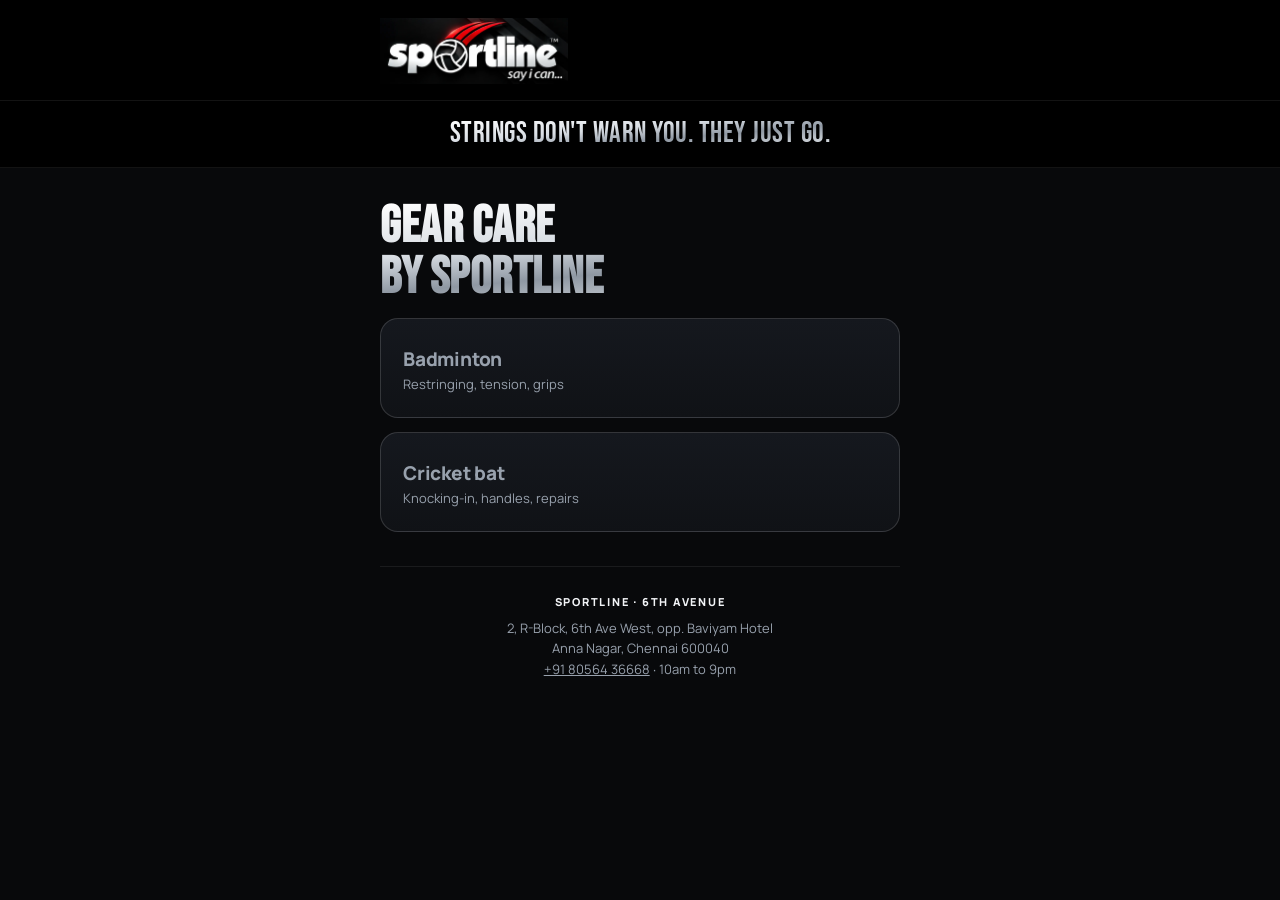
==== commit 288c4813: "Add files via upload" ====
--- a/index.html
+++ b/index.html
@@ -58,14 +58,14 @@
 /* marquee */
 .rail{overflow:hidden;border-bottom:1px solid var(--line);background:#000;
 padding:16px 0;position:relative}
-.rail::after{content:"";position:absolute;inset:0;pointer-events:none;
-background:linear-gradient(90deg,#000 0%,transparent 12%,transparent 88%,#000 100%)}
-.track{display:flex;gap:44px;width:max-content;animation:run 34s linear infinite}
-.track span{font-family:var(--quote);font-size:30px;line-height:1;white-space:nowrap;
-letter-spacing:.5px;background:var(--chrome);-webkit-background-clip:text;
-background-clip:text;color:transparent}
-@keyframes run{from{transform:translateX(0)}to{transform:translateX(-50%)}}
-@media(prefers-reduced-motion:reduce){.track{animation:none}}
+.track{display:flex;justify-content:center;align-items:center;padding:0 22px;
+min-height:34px;text-align:center}
+.track span{font-family:var(--quote);font-size:29px;line-height:1.05;letter-spacing:.5px;
+background:var(--chrome);-webkit-background-clip:text;background-clip:text;color:transparent;
+opacity:0;transition:opacity .55s ease}
+.track span.on{opacity:1}
+@media(max-width:430px){.track span{font-size:23px}}
+@media(prefers-reduced-motion:reduce){.track span{opacity:1;transition:none}}
 
 /* type */
 h1{font-family:var(--quote);font-size:52px;line-height:.98;margin:34px 0 14px;
@@ -79,15 +79,13 @@
 
 /* entry choice */
 .pick{display:grid;gap:14px;margin:6px 0 10px}
-.pickcard{display:flex;align-items:center;gap:18px;width:100%;text-align:left;
+.pickcard{display:flex;align-items:center;gap:14px;width:100%;text-align:left;
 background:linear-gradient(180deg,var(--panel-2),var(--panel));border:1px solid var(--line-2);
 border-radius:var(--r-lg);padding:24px 22px;cursor:pointer;font-family:inherit;
 color:var(--text);transition:border-color .16s,box-shadow .16s}
 .pickcard:hover{border-color:rgba(255,255,255,.3);box-shadow:0 0 34px rgba(255,255,255,.07)}
-.pickcard svg{flex:0 0 auto;width:46px;height:46px}
 .pickcard b{display:block;font-size:19px;font-weight:800;letter-spacing:-.2px}
 .pickcard span{display:block;font-size:13px;color:var(--muted);margin-top:3px}
-.pickcard i{margin-left:auto;font-style:normal;color:var(--dim);font-size:20px}
 .back{background:none;border:0;color:var(--muted);font-family:inherit;font-size:12.5px;
 font-weight:700;padding:10px 0;cursor:pointer;min-height:44px;
 text-decoration:underline;text-underline-offset:4px}
@@ -188,26 +186,14 @@
   <div id="chooser">
     <div class="pick">
       <button class="pickcard" type="button" data-sp="bad">
-        <svg viewBox="0 0 48 48" fill="none" aria-hidden="true">
-          <ellipse cx="19" cy="17" rx="12" ry="15" transform="rotate(-32 19 17)" stroke="currentColor" stroke-width="2.4"/>
-          <path d="M9 12 30 26M14 6 33 20M6 19l18 12" stroke="currentColor" stroke-width="1.1" opacity=".55"/>
-          <path d="M28 29l11 14" stroke="currentColor" stroke-width="3.4" stroke-linecap="round"/>
-        </svg>
         <span style="flex:1"><b>Badminton</b><span>Restringing, tension, grips</span></span>
-        <i>→</i>
       </button>
       <button class="pickcard" type="button" data-sp="cri">
-        <svg viewBox="0 0 48 48" fill="none" aria-hidden="true">
-          <rect x="16" y="18" width="17" height="25" rx="3" stroke="currentColor" stroke-width="2.4"/>
-          <path d="M24.5 21v19" stroke="currentColor" stroke-width="1.1" opacity=".55"/>
-          <rect x="21" y="4" width="7" height="14" rx="3" stroke="currentColor" stroke-width="2.4"/>
-        </svg>
         <span style="flex:1"><b>Cricket bat</b><span>Knocking-in, handles, repairs</span></span>
-        <i>→</i>
       </button>
     </div>
   </div>
-  <button class="back" id="back" type="button" hidden>← Change service</button>
+  <button class="back" id="back" type="button" hidden>Change service</button>
 
   <div id="flow" hidden>
   <p class="step">01 — You</p>
@@ -228,15 +214,43 @@
     <div class="chips" id="brands"></div>
     <label class="f" for="str">String <span class="hint">— price includes the string and the labour</span></label>
     <select class="inp" id="str"></select>
-    <label class="f" for="col">Colour</label>
-    <select class="inp" id="col"><option>Black</option></select>
+    <label class="f" for="col">Colour <span class="hint">— what's on the shelf today</span></label>
+    <select class="inp" id="col"></select>
   </div>
 
   <p class="step">03 — How you want it strung</p>
   <div class="card">
     <label class="f" for="ten">Tension — <span class="tval" id="tOut">24</span> lbs</label>
     <input type="range" id="ten" min="18" max="35" value="24">
-    <p class="hint" style="margin:0">22–26 club · 27–30 advanced · 31+ tournament</p>
+    <p class="hint" style="margin:0">18–22 beginner · 23–25 club · 26–28 advanced</p>
+    <button class="adv" id="guideBtn" type="button" aria-expanded="false">Not sure? Help me pick</button>
+    <div id="guideBlk" hidden>
+      <label class="f" for="gLvl">How long have you played</label>
+      <select class="inp" id="gLvl">
+        <option value="beg">Just started</option>
+        <option value="club" selected>Club level, play regularly</option>
+        <option value="adv">Competitive, play tournaments</option>
+      </select>
+      <label class="f" for="gFreq">How often</label>
+      <select class="inp" id="gFreq">
+        <option value="low">Once or twice a week</option>
+        <option value="mid" selected>Three or four times a week</option>
+        <option value="high">Almost every day</option>
+      </select>
+      <label class="f" for="gShut">Which shuttle do you play with</label>
+      <select class="inp" id="gShut">
+        <option value="ny" selected>Nylon / plastic</option>
+        <option value="fe">Feather</option>
+      </select>
+      <label class="f" for="gWant">What matters more</label>
+      <select class="inp" id="gWant">
+        <option value="ctrl">Control and durability</option>
+        <option value="bal" selected>A bit of both</option>
+        <option value="pow">Power and feel</option>
+      </select>
+      <div class="note" id="gOut" style="margin-top:16px"></div>
+      <button class="adv" id="gApply" type="button" style="text-decoration:none;color:var(--text)">Use this →</button>
+    </div>
     <button class="adv" id="advBtn" type="button" aria-expanded="false">Set mains and crosses separately</button>
     <div id="advBlk" hidden>
       <div class="r2" style="margin-top:14px">
@@ -259,6 +273,31 @@
       <span><b>Pre-stretch the string</b><span class="d">Holds tension longer.</span></span>
       <span class="p">+₹25</span>
     </label>
+
+    <details style="margin-top:20px">
+      <summary style="cursor:pointer;color:var(--muted);font-size:12.5px;min-height:44px;display:flex;align-items:center">Tension guide</summary>
+      <div class="hint" style="margin-top:10px;line-height:1.75">
+        <b style="color:var(--text)">By level</b><br>
+        Beginner, or coming back from joint pain — 18 to 22 lbs.<br>
+        Club player — 23 to 25 lbs. This suits most regular players in India.<br>
+        Advanced, clean overhead form — 26 to 28 lbs.<br><br>
+        <b style="color:var(--text)">The thing most people get wrong</b><br>
+        Tighter strings do not mean a harder smash. A looser bed stretches on impact and
+        flings the shuttle back — that is free power, and a bigger sweet spot with it.
+        A tight bed gives you none of that: every bit of pace has to come from your own
+        swing, and the shock travels straight into your wrist and elbow. Stringing too
+        tight is the most common cause of tennis elbow in club players.<br><br>
+        <b style="color:var(--text)">Shuttles</b><br>
+        Plastic shuttles are heavier — drop 1 to 2 lbs so the bed stays lively.
+        Feather shuttles take your standard tension.<br><br>
+        <b style="color:var(--text)">Also worth knowing</b><br>
+        Always check your frame's stated maximum before going high.<br>
+        Cold or dry halls make string brittle — drop a pound or two in winter.<br><br>
+        <b style="color:var(--text)">When to restring</b><br>
+        Once or twice a week — every 2 to 4 months. Daily play — monthly or sooner.
+        Restring when you see fraying or notching, or lose tension and power.
+      </div>
+    </details>
 
     <label class="f" for="nt">Anything we should know <span class="hint">— optional</span></label>
     <input class="inp" id="nt" placeholder="Frame maximum, broken grommet, anything else">
@@ -287,14 +326,23 @@
   </div>
   </div>
 
-  <p class="step">04 — When's your next game?</p>
+  <div id="batWhen" hidden>
+    <p class="step">04 — When it'll be ready</p>
+    <div class="card"><p class="hint" id="batWhenTxt" style="margin:0"></p></div>
+  </div>
+
+  <div id="badWhen">
+  <p class="step">04 — When needed</p>
   <div class="card">
     <div class="chips" id="when">
-      <label class="chip"><input type="radio" name="w" value="tonight" data-l="Tonight"><span>Tonight · +₹100</span></label>
-      <label class="chip"><input type="radio" name="w" value="tomorrow" data-l="Tomorrow" checked><span>Tomorrow</span></label>
-      <label class="chip"><input type="radio" name="w" value="weekend" data-l="This weekend"><span>This weekend</span></label>
-      <label class="chip"><input type="radio" name="w" value="norush" data-l="No rush"><span>No rush</span></label>
-    </div>
+      <label class="chip"><input type="radio" name="w" value="h1" data-l="Within 1 hour" data-x="100"><span>Within 1 hour · +₹100</span></label>
+      <label class="chip"><input type="radio" name="w" value="h3" data-l="Within 3 hours" data-x="50"><span>Within 3 hours · +₹50</span></label>
+      <label class="chip"><input type="radio" name="w" value="h5" data-l="Within 5 hours" data-x="0"><span>Within 5 hours</span></label>
+      <label class="chip"><input type="radio" name="w" value="nd" data-l="Next day" data-x="0" checked><span>Next day</span></label>
+      <label class="chip"><input type="radio" name="w" value="nr" data-l="No rush" data-x="0"><span>No rush</span></label>
+    </div>
+    <p class="hint" id="lateNote" style="margin:12px 0 0" hidden>After 7pm the bench is usually finished for the day, so same-day options are closed. We'll confirm if we can still fit it in.</p>
+  </div>
   </div>
 
   <p class="step">05 — Payment</p>
@@ -302,6 +350,7 @@
     <div class="chips" id="pay">
       <label class="chip"><input type="radio" name="p" value="UPI" checked><span>UPI</span></label>
       <label class="chip"><input type="radio" name="p" value="Cash"><span>Cash</span></label>
+      <label class="chip"><input type="radio" name="p" value="Card"><span>Card</span></label>
     </div>
     <p class="hint" style="margin:12px 0 0">On collection.</p>
   </div>
@@ -310,7 +359,7 @@
     <div class="totrow" id="totrow" role="button" tabindex="0" aria-expanded="false">
       <span class="l">Total<br><span class="hint" style="letter-spacing:0">inclusive of tax</span></span>
       <span style="display:flex;align-items:center;gap:11px">
-        <span class="v" id="tot">₹550</span><span class="caret" id="caret">▾</span></span>
+        <span class="v" id="tot">₹550</span><span class="caret" id="caret">Details</span></span>
     </div>
     <div class="bd" id="bd"></div>
   </div>
@@ -335,23 +384,24 @@
 "use strict";
 var $=function(i){return document.getElementById(i)};
 var R=function(n){return "₹"+Number(n).toLocaleString("en-IN")};
-var WA="918056436668", KNOT4=25, PRE=25, RUSH=100;
+var WA="918056436668", KNOT4=25, PRE=25;
+function rushOpt(){ return document.querySelector('input[name=w]:checked'); }
+function rushFee(){ return Number(rushOpt().dataset.x||0); }
+function rushLabel(){ return rushOpt().dataset.l; }
 
 var STR={
- "Yonex":[["BG65",550],["BG65 Titanium",650],["BG66 Ultimax",750],["Nanogy 95",750],
-          ["BG80 Power",850],["BG80",950],["Exbolt 63",1100],["Exbolt 65",1100],
-          ["Exbolt 68",1100],["Aero Sonic",1200],["Aero Bite Boost",1200]],
- "Victor":[["VBS 70",600],["VBS 66 Nano",750],["VBS 68 Power",850]],
- "Li-Ning":[["No.7",600],["No.1",650]],
- "Cosmio":[["BG 68",500]]
+ "Yonex":[["BG65",550,["Turquoise","Lavender","Violet","Royal Blue","Amber"]],["BG65 Titanium",650,["Black","Red","Blue","White"]],["BG66 Ultimax",750,["Metallic White","Blue","Pearl Navy","Black"]],["Nanogy 95",750,["Cosmic Gold","Blue Green","Silver Gray","Rouge Pink"]],["Exbolt 65",1100,["Yellow","Turquoise","Blue","Purple","Light Pink","Mint"]],["Aero Sonic",1200,["White"]],["Aero Bite Boost",1200,["Gray/Yellow","Gray/Red","White/Green","White/Blue"]]],
+ "Victor":[["VBS 70",600,["Patina Green","Cool Blue","Flame Red","Heat Orange"]],["VBS 68 Power",850,["Pink","Yellow","White","Blue"]]],
+ "Li-Ning":[["No.7",600,["Pink","Blue","Black","Gold"]],["No.1",650,["Champagne Gold","Purple"]]],
+ "Cozmio":[["BG 68 Hitmax",500,["Blue","Pink","Yellow","Purple"]]]
 };
 var BAT=[
- ["knockH","Knocking-in, by hand","Mallet work at the bench.",500],
- ["knockM","Knocking-in, by machine","Faster and more even.",800],
- ["oil","Oiling","Raw linseed, face and edges.",100],
- ["toe","Toe guard","Stops water damage at the base.",100],
- ["scuff","Anti-scuff sheet","Protects the face.",150],
- ["fibre","Fibre tape","Edge and shoulder reinforcement.",150]];
+ ["knockH","Knocking-in, by hand","Mallet work at the bench.",500,1],
+ ["knockM","Knocking-in, by machine","Faster and more even.",800,1],
+ ["oil","Oiling","Raw linseed, face and edges.",100,0],
+ ["toe","Toe guard","Stops water damage at the base.",100,0],
+ ["scuff","Anti-scuff sheet","Protects the face.",150,0],
+ ["fibre","Fibre tape","Edge and shoulder reinforcement.",150,0]];
 var QUOTED=[["weight","Weight reducing","Priced on grams removed."],
  ["crack","Crack binding","We look, then quote."]];
 var QC=["A new bat is not ready. It is raw.",
@@ -369,8 +419,32 @@
  "You'll know on the first serve.",
  "Say i can. We'll make sure the racket can too."];
 
-function rail(list){ $("track").innerHTML=(list.concat(list)).map(function(q){
-  return '<span>'+q+'</span>'}).join(""); }
+var qTimer=null;
+function rail(list){
+  if(qTimer){ clearInterval(qTimer); qTimer=null; }
+  var t=$("track"), i=0;
+  t.innerHTML='<span class="on"></span>';
+  var el=t.firstChild;
+  el.textContent=list[0];
+  if(window.matchMedia("(prefers-reduced-motion: reduce)").matches) return;
+  qTimer=setInterval(function(){
+    el.classList.remove("on");
+    setTimeout(function(){
+      i=(i+1)%list.length; el.textContent=list[i]; el.classList.add("on");
+    }, 560);
+  }, 4200);
+}
+(function lateHours(){
+  var hr=new Date().getHours();
+  if(hr<19) return;
+  $("lateNote").hidden=false;
+  ["h1","h3","h5"].forEach(function(v){
+    var el=document.querySelector('input[name=w][value="'+v+'"]');
+    if(el){ el.disabled=true; el.parentNode.style.opacity=".4"; }
+  });
+  var nd=document.querySelector('input[name=w][value="nd"]'); if(nd) nd.checked=true;
+})();
+
 rail(QUOTES);
 
 (function headerVideo(){
@@ -384,7 +458,7 @@
 })();
 
 $("batList").innerHTML = BAT.map(function(b){
-  return '<label class="opt"><input type="checkbox" class="bo" value="'+b[0]+'" data-nm="'+b[1]+'" data-pr="'+b[3]+'">'
+  return '<label class="opt"><input type="checkbox" class="bo" value="'+b[0]+'" data-nm="'+b[1]+'" data-pr="'+b[3]+'" data-long="'+b[4]+'">'
    +'<span><b>'+b[1]+'</b><span class="d">'+b[2]+'</span></span>'
    +'<span class="p">'+R(b[3])+'</span></label>'; }).join("")
  + QUOTED.map(function(q){
@@ -398,7 +472,7 @@
   SPORT=s;
   $("chooser").hidden=true; $("flow").hidden=false; $("back").hidden=false;
   $("rail").hidden=true;
-  $("back").textContent = "← " + (s==="cri"?"Cricket bat":"Badminton") + " · change";
+  $("back").textContent = (s==="cri"?"Cricket bat":"Badminton") + " · change";
   render();
   window.scrollTo({top:0,behavior:"instant"});
 }
@@ -419,7 +493,12 @@
     +'><span>'+b+'</span></label>'}).join("");
 function fillStrings(){
   $("str").innerHTML=STR[brand].map(function(s,i){
-    return '<option value="'+i+'">'+s[0]+' — '+R(s[1])+'</option>'}).join("");
+    return '<option value="'+i+'">'+brand+' '+s[0]+' — '+R(s[1])+'</option>'}).join("");
+  fillColours();
+}
+function fillColours(){
+  var s=STR[brand][$("str").selectedIndex]||STR[brand][0];
+  $("col").innerHTML=s[2].map(function(c){ return '<option>'+c+'</option>'}).join("");
 }
 fillStrings();
 
@@ -432,8 +511,6 @@
     if(hv) o.push(["New handle — "+$("hnd").selectedOptions[0].text.split(" — ")[0], hv]);
     Array.prototype.forEach.call(document.querySelectorAll(".bq:checked"),function(c){
       o.push([c.dataset.nm, null]); });
-    if(document.querySelector('input[name=w]:checked').value==="tonight")
-      o.push(["Ready tonight — priority",RUSH]);
     return o;
   }
   var s=STR[brand][$("str").selectedIndex]||STR[brand][0];
@@ -442,8 +519,7 @@
   var out=[[brand+" "+s[0]+" at "+t, s[1]]];
   if(document.querySelector('input[name=k]:checked').value==="4") out.push(["4-knot stringing",KNOT4]);
   if($("pre").checked) out.push(["Pre-stretch",PRE]);
-  if(document.querySelector('input[name=w]:checked').value==="tonight")
-    out.push(["Ready tonight — priority",RUSH]);
+  var rf=rushFee(); if(rf) out.push([rushLabel()+" — priority",rf]);
   return out;
 }
 function render(){
@@ -451,6 +527,19 @@
   var cri=sport()==="cri";
   document.body.dataset.sport = cri ? "cricket" : "badminton";
   $("badBlk").hidden=cri; $("criBlk").hidden=!cri;
+  $("badWhen").hidden=cri; $("batWhen").hidden=!cri;
+  if(cri){
+    var slow=false, any=false;
+    Array.prototype.forEach.call(document.querySelectorAll(".bo:checked"),function(c){
+      any=true; if(c.dataset.long==="1") slow=true; });
+    if(document.querySelectorAll(".bq:checked").length){ any=true; slow=true; }
+    if(Number($("hnd").value)){ any=true; slow=true; }
+    $("batWhenTxt").innerHTML = !any
+      ? "Pick what the bat needs and we'll tell you how it works."
+      : (slow
+        ? "We look at the bat first, then tell you when it will be ready. Knocking-in, weight reducing, a new handle and crack work all take proper time \u2014 bat work is done early in the morning, before the shop opens, so it is never same-day."
+        : "This can be done on the spot. Bring the bat in and wait, or leave it and collect the same day.");
+  }
   $("h1").innerHTML = cri ? "Bat care<br>by Sportline" : "Stringing<br>by Sportline";
   var ls=lines(), t=0, h="";
   ls.forEach(function(l){
@@ -461,7 +550,7 @@
 }
 function toggle(){
   var on=$("bd").classList.toggle("on");
-  $("caret").textContent=on?"▴":"▾";
+  $("caret").textContent=on?"Hide":"Details";
   $("totrow").setAttribute("aria-expanded",on);
 }
 $("totrow").onclick=toggle;
@@ -478,11 +567,68 @@
   $("tc").value=Math.min(35,+this.value+2); $("tcOut").textContent=$("tc").value; render(); };
 $("tm").oninput=function(){ $("tmOut").textContent=this.value; render(); };
 $("tc").oninput=function(){ $("tcOut").textContent=this.value; render(); };
-$("str").onchange=render;
+$("str").onchange=function(){ fillColours(); render(); };
 document.addEventListener("change",function(e){
   if(e.target.name==="b"){ brand=e.target.value; fillStrings(); }
   render();
 });
+
+$("guideBtn").onclick=function(){
+  var b=$("guideBlk"); b.hidden=!b.hidden;
+  this.setAttribute("aria-expanded",!b.hidden);
+  this.textContent=b.hidden?"Not sure? Help me pick":"Close";
+  if(!b.hidden) advise();
+};
+["gLvl","gFreq","gWant"].forEach(function(id){ $(id).onchange=advise; });
+
+var PICK={beg:20, club:24, adv:27};
+var SUGG={
+  beg:{b:"Yonex",s:"BG65",why:"thick and durable, big sweet spot while your swing settles"},
+  club_ctrl:{b:"Yonex",s:"Nanogy 95",why:"soft feel, holds a line well"},
+  club_bal:{b:"Yonex",s:"BG65 Titanium",why:"a balanced all-rounder for regular club play"},
+  club_pow:{b:"Yonex",s:"BG66 Ultimax",why:"quick repulsion, and the lower tension does the rest"},
+  adv_ctrl:{b:"Yonex",s:"Aero Bite Boost",why:"hybrid, built for bite and placement"},
+  adv_bal:{b:"Yonex",s:"Exbolt 65",why:"thin and sharp, high repulsion"},
+  adv_pow:{b:"Yonex",s:"Aero Sonic",why:"thin gauge, fast off the face"}
+};
+var gRec=null;
+function advise(){
+  var lv=$("gLvl").value, fq=$("gFreq").value, wt=$("gWant").value, sh=$("gShut").value;
+  var t=PICK[lv], notes=[];
+  // high tension = control, low tension = power. Not the other way round.
+  if(wt==="ctrl"){ t+=1; }
+  if(wt==="pow"){ t-=1; notes.push("Lower tension gives you the free power, not higher."); }
+  if(fq==="high" && lv!=="beg") t+=1;
+  if(fq==="low"  && lv==="adv") t-=1;
+  if(sh==="ny"){ t-=1; notes.push("Plastic shuttles are heavier, so we drop a pound to keep the bed lively."); }
+  var floor={beg:18,club:22,adv:25}[lv], ceil={beg:23,club:26,adv:29}[lv];
+  t=Math.max(floor,Math.min(ceil,t));
+  var key = lv==="beg" ? "beg" : lv+"_"+wt;
+  var s=SUGG[key]||SUGG.club_bal;
+  gRec={t:t, b:s.b, s:s.s};
+  if(lv!=="adv" && t>=26) notes.push("Anything tighter than this needs a genuinely fast swing, or it costs you power and your elbow.");
+  $("gOut").innerHTML='<b style="color:var(--text)">'+t+' lbs · '+s.b+' '+s.s+'</b><br>'
+    + s.why.charAt(0).toUpperCase()+s.why.slice(1)+'.'
+    + (notes.length?'<br><span style="opacity:.85">'+notes.join(" ")+'</span>':'')
+    + '<br><span style="opacity:.7">Check your frame\u2019s stated maximum before going higher.</span>';
+}
+["gShut"].forEach(function(id){ $(id).onchange=advise; });
+$("gApply").onclick=function(){
+  if(!gRec) advise();
+  if(!STR[gRec.b] || !STR[gRec.b].some(function(x){return x[0]===gRec.s})){
+    gRec.b="Yonex"; gRec.s="BG65";
+  }
+  var bEl=document.querySelector('input[name=b][value="'+gRec.b+'"]');
+  if(bEl && !bEl.checked){ bEl.checked=true; brand=gRec.b; fillStrings(); }
+  Array.prototype.forEach.call($("str").options,function(o,i){
+    if(o.text.indexOf(gRec.s)===0) $("str").selectedIndex=i; });
+  $("ten").value=gRec.t; $("tOut").textContent=gRec.t;
+  $("tm").value=gRec.t; $("tmOut").textContent=gRec.t;
+  $("tc").value=Math.min(35,gRec.t+2); $("tcOut").textContent=$("tc").value;
+  $("guideBlk").hidden=true; $("guideBtn").textContent="Not sure? Help me pick";
+  $("guideBtn").setAttribute("aria-expanded",false);
+  render();
+};
 
 $("go").onclick=function(){
   if($("hp").value) return;
@@ -495,21 +641,49 @@
   if(p.length){ e.textContent="Still need "+p.join(" and ")+"."; e.style.display="block"; return; }
   e.style.display="none";
   var cri=sport()==="cri";
-  var ls=lines(), t=0, L=[cri?"*Bat care by Sportline*":"*Stringing by Sportline*",""];
-  L.push("Name: "+$("nm").value.trim());
-  L.push("Mobile: "+ph,"");
-  ls.forEach(function(l){
-    if(l[1]===null){ L.push("• "+l[0]+" (quoted after inspection)"); }
-    else { t+=l[1]; L.push("• "+l[0]+" — "+R(l[1])); } });
-  L.push("Total: "+R(t)+" (inclusive of tax)","");
-  L.push("Next game: "+document.querySelector('input[name=w]:checked').dataset.l);
-  L.push("Paying by: "+document.querySelector('input[name=p]:checked').value);
-  if(!cri){ L.push("Colour: "+$("col").value);
-    if($("nt").value.trim()) L.push("Note: "+$("nt").value.trim()); }
-  else if($("bnt").value.trim()) L.push("Note: "+$("bnt").value.trim());
+  var ls=lines(), t=0, rows=[];
+  ls.forEach(function(l){ if(l[1]!==null) t+=l[1]; });
+
+  function row(k,v){ rows.push([k,v]); }
+  if(cri){
+    ls.forEach(function(l){ row(l[0], l[1]===null ? "on inspection" : R(l[1])); });
+  } else {
+    var s=STR[brand][$("str").selectedIndex]||STR[brand][0];
+    row("String", brand+" "+s[0]);
+    row("Colour", $("col").value);
+    row("Tension", !$("advBlk").hidden
+        ? $("tm").value+" / "+$("tc").value+" lbs"
+        : $("ten").value+" lbs");
+    row("Knots", document.querySelector('input[name=k]:checked').value);
+    if($("pre").checked) row("Pre-stretch", "yes");
+    if(rushFee()) row("Priority", R(rushFee()));
+  }
+  row("Total", R(t)+" incl. tax");
+
+  var w=0; rows.forEach(function(r){ if(r[0].length>w) w=r[0].length; });
+  var block=rows.map(function(r){
+    return r[0] + new Array(w-r[0].length+3).join(" ") + r[1];
+  }).join("\n");
+
+  var L=[];
+  L.push(cri ? "*Bat care by Sportline*" : "*Stringing by Sportline*");
+  L.push("");
+  L.push("```");
+  L.push(block);
+  L.push("```");
+  L.push($("nm").value.trim()+"  \u00b7  "+ph);
+  var tail=[];
+  if(!cri) tail.push(rushLabel().toLowerCase());
+  tail.push("paying by "+document.querySelector('input[name=p]:checked').value);
+  L.push(tail.join("  \u00b7  "));
+  var note = cri ? $("bnt").value.trim() : $("nt").value.trim();
+  if(note) L.push("", "Note: "+note);
   var src=new URLSearchParams(location.search).get("src");
   if(src) L.push("Ref: "+src.slice(0,24));
-  L.push("", cri?"Can you confirm the price and when it will be ready?":"Is that string in stock?");
+  L.push("");
+  L.push(cri
+    ? "Can you have a look and tell me what it'll cost and when it'll be ready?"
+    : "Is that string in stock?");
   window.open("https://wa.me/"+WA+"?text="+encodeURIComponent(L.join("\n")),"_blank","noopener");
 };
 
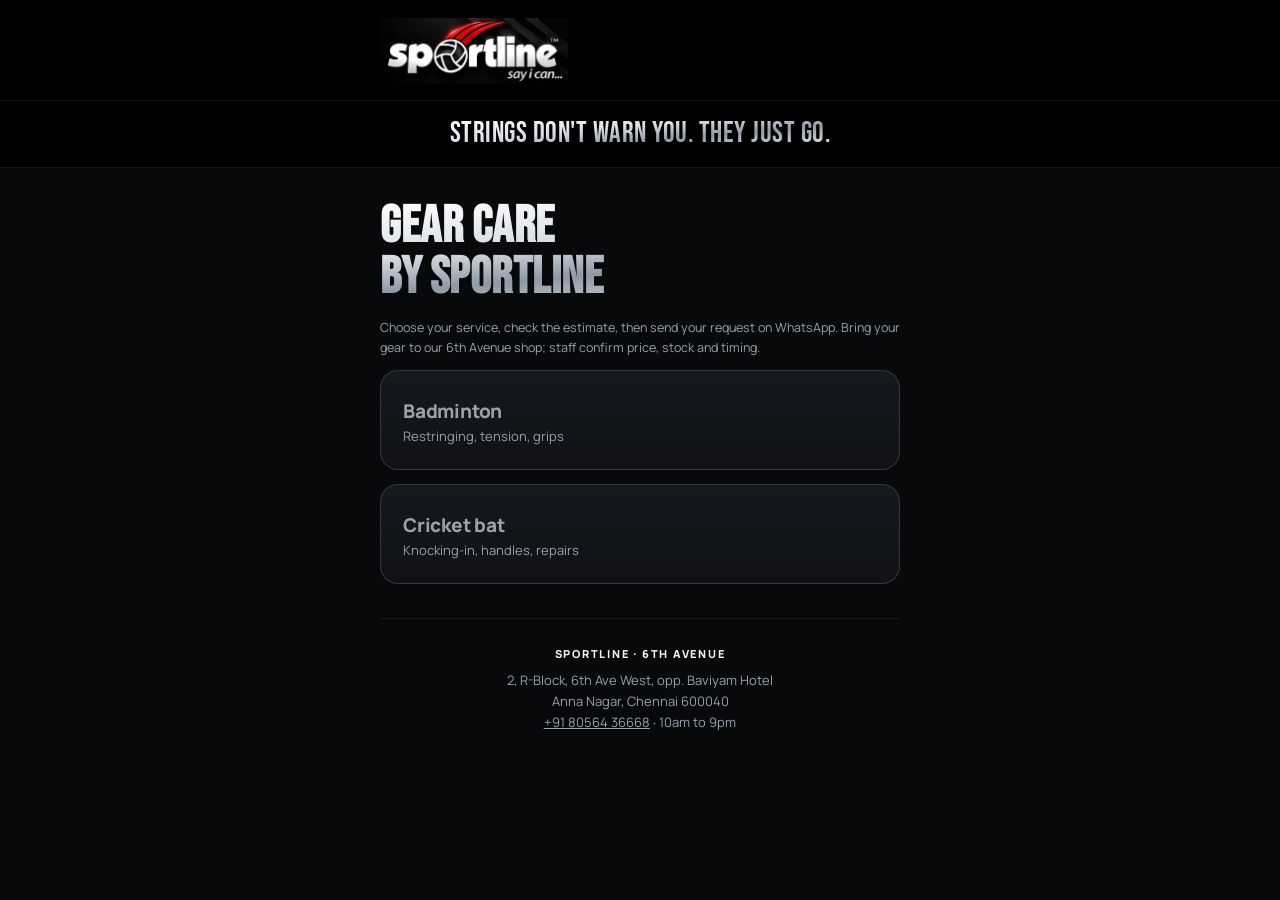
==== commit 74c2f001: "Add redesigned customer page and secure shop pilot" ====
--- a/index.html
+++ b/index.html
@@ -182,6 +182,9 @@
 
 <div class="wrap">
   <h1 id="h1">Gear care<br>by Sportline</h1>
+  <p class="hint">Choose your service, check the estimate, then send your request on WhatsApp. Bring your gear to our 6th Avenue shop; staff confirm price, stock and timing.</p>
+  <p class="note" id="sourceNote" hidden></p>
+  <noscript>Please enable JavaScript to use this form, or call Sportline on +91 80564 36668.</noscript>
 
   <div id="chooser">
     <div class="pick">
@@ -205,6 +208,8 @@
         <input class="inp" id="ph" type="tel" inputmode="numeric" autocomplete="tel-national" placeholder="98xxxxxxxx"></div>
     </div>
     <div class="hp"><input id="hp" tabindex="-1" autocomplete="off" aria-hidden="true"></div>
+    <label class="f" for="gear">Your gear <span class="hint">— brand / model, optional</span></label>
+    <input class="inp" id="gear" maxlength="120" placeholder="e.g. Yonex Astrox 88D or an SS cricket bat">
   </div>
 
   <div id="badBlk">
@@ -357,18 +362,20 @@
 
   <div class="tot">
     <div class="totrow" id="totrow" role="button" tabindex="0" aria-expanded="false">
-      <span class="l">Total<br><span class="hint" style="letter-spacing:0">inclusive of tax</span></span>
+      <span class="l">Estimate<br><span class="hint" style="letter-spacing:0">inclusive of tax · inspection work extra</span></span>
       <span style="display:flex;align-items:center;gap:11px">
         <span class="v" id="tot">₹550</span><span class="caret" id="caret">Details</span></span>
     </div>
     <div class="bd" id="bd"></div>
   </div>
 
-  <p class="err" id="err"></p>
+  <p class="err" id="err" role="alert"></p>
+  <p class="hint">WhatsApp opens with your request filled in. Press Send there to share your details with Sportline. Your job is confirmed only when the shop replies.</p>
   <button class="go" id="go">
     <svg width="19" height="19" viewBox="0 0 24 24" fill="currentColor" aria-hidden="true"><path d="M12 2a10 10 0 0 0-8.6 15.1L2 22l5-1.3A10 10 0 1 0 12 2zm5.3 14.1c-.2.6-1.3 1.2-1.8 1.2-.5.1-1 .1-1.7-.1-.4-.1-.9-.3-1.5-.6-2.7-1.2-4.4-3.9-4.5-4.1-.2-.2-1.1-1.4-1.1-2.7s.7-1.9.9-2.2c.2-.2.5-.3.7-.3h.5c.2 0 .4 0 .6.5l.8 2c.1.1.1.3 0 .5l-.3.5-.4.4c-.1.1-.3.3-.1.6.2.3.8 1.3 1.7 2.1 1.1 1 2.1 1.3 2.4 1.4.2.1.4.1.6-.1l.8-1c.2-.2.3-.2.6-.1l2 .9c.3.1.4.2.5.3.1.2.1.7-.1 1.3z"/></svg>
-    Send on WhatsApp
+    Request repair on WhatsApp
   </button>
+  <p class="hint" id="handoff" role="status" hidden>Finish by pressing Send in WhatsApp. No order has been saved on this website.</p>
 
   </div>
 
@@ -385,6 +392,9 @@
 var $=function(i){return document.getElementById(i)};
 var R=function(n){return "₹"+Number(n).toLocaleString("en-IN")};
 var WA="918056436668", KNOT4=25, PRE=25;
+var params=new URLSearchParams(location.search);
+var source=(params.get("src")||"").replace(/[\u0000-\u001f\u007f]/g," ").trim().slice(0,100);
+if(source){ $("sourceNote").textContent="Referred by: "+source; $("sourceNote").hidden=false; }
 function rushOpt(){ return document.querySelector('input[name=w]:checked'); }
 function rushFee(){ return Number(rushOpt().dataset.x||0); }
 function rushLabel(){ return rushOpt().dataset.l; }
@@ -435,7 +445,7 @@
   }, 4200);
 }
 (function lateHours(){
-  var hr=new Date().getHours();
+  var hr=Number(new Intl.DateTimeFormat("en-GB",{timeZone:"Asia/Kolkata",hour:"2-digit",hourCycle:"h23"}).format(new Date()));
   if(hr<19) return;
   $("lateNote").hidden=false;
   ["h1","h3","h5"].forEach(function(v){
@@ -620,8 +630,8 @@
   }
   var bEl=document.querySelector('input[name=b][value="'+gRec.b+'"]');
   if(bEl && !bEl.checked){ bEl.checked=true; brand=gRec.b; fillStrings(); }
-  Array.prototype.forEach.call($("str").options,function(o,i){
-    if(o.text.indexOf(gRec.s)===0) $("str").selectedIndex=i; });
+  $("str").selectedIndex=STR[brand].findIndex(function(s){ return s[0]===gRec.s; });
+  fillColours();
   $("ten").value=gRec.t; $("tOut").textContent=gRec.t;
   $("tm").value=gRec.t; $("tmOut").textContent=gRec.t;
   $("tc").value=Math.min(35,gRec.t+2); $("tcOut").textContent=$("tc").value;
@@ -633,6 +643,7 @@
 $("go").onclick=function(){
   if($("hp").value) return;
   var p=[], ph=$("ph").value.replace(/\D/g,"");
+  if(ph.length===12 && ph.slice(0,2)==="91") ph=ph.slice(2);
   if(!$("nm").value.trim()) p.push("your name");
   if(!/^[6-9]\d{9}$/.test(ph)) p.push("a valid mobile number");
   if(sport()==="cri" && !lines().filter(function(l){return l[0].indexOf("priority")<0}).length)
@@ -658,7 +669,7 @@
     if($("pre").checked) row("Pre-stretch", "yes");
     if(rushFee()) row("Priority", R(rushFee()));
   }
-  row("Total", R(t)+" incl. tax");
+  row("Estimate", R(t)+" incl. tax"+(ls.some(function(l){return l[1]===null;})?" + inspection quote":""));
 
   var w=0; rows.forEach(function(r){ if(r[0].length>w) w=r[0].length; });
   var block=rows.map(function(r){
@@ -672,24 +683,26 @@
   L.push(block);
   L.push("```");
   L.push($("nm").value.trim()+"  \u00b7  "+ph);
+  if($("gear").value.trim()) L.push("Gear: "+$("gear").value.trim());
+  L.push("Drop-off: Sportline, 6th Avenue");
   var tail=[];
   if(!cri) tail.push(rushLabel().toLowerCase());
   tail.push("paying by "+document.querySelector('input[name=p]:checked').value);
   L.push(tail.join("  \u00b7  "));
   var note = cri ? $("bnt").value.trim() : $("nt").value.trim();
   if(note) L.push("", "Note: "+note);
-  var src=new URLSearchParams(location.search).get("src");
-  if(src) L.push("Ref: "+src.slice(0,24));
+  if(source) L.push("Ref: "+source);
   L.push("");
   L.push(cri
     ? "Can you have a look and tell me what it'll cost and when it'll be ready?"
-    : "Is that string in stock?");
+    : "Please confirm string stock, the price and when I should drop off my racket.");
+  $("handoff").hidden=false;
   window.open("https://wa.me/"+WA+"?text="+encodeURIComponent(L.join("\n")),"_blank","noopener");
 };
 
 (function(){
-  var q=(new URLSearchParams(location.search).get("sport")||"").toLowerCase();
-  if(q==="bad"||q==="badminton") choose("bad");
+  var q=(params.get("sport")||params.get("svc")||"").toLowerCase();
+  if(q==="bad"||q==="badminton"||q==="string") choose("bad");
   else if(q==="cri"||q==="cricket"||q==="bat") choose("cri");
 })();
 })();
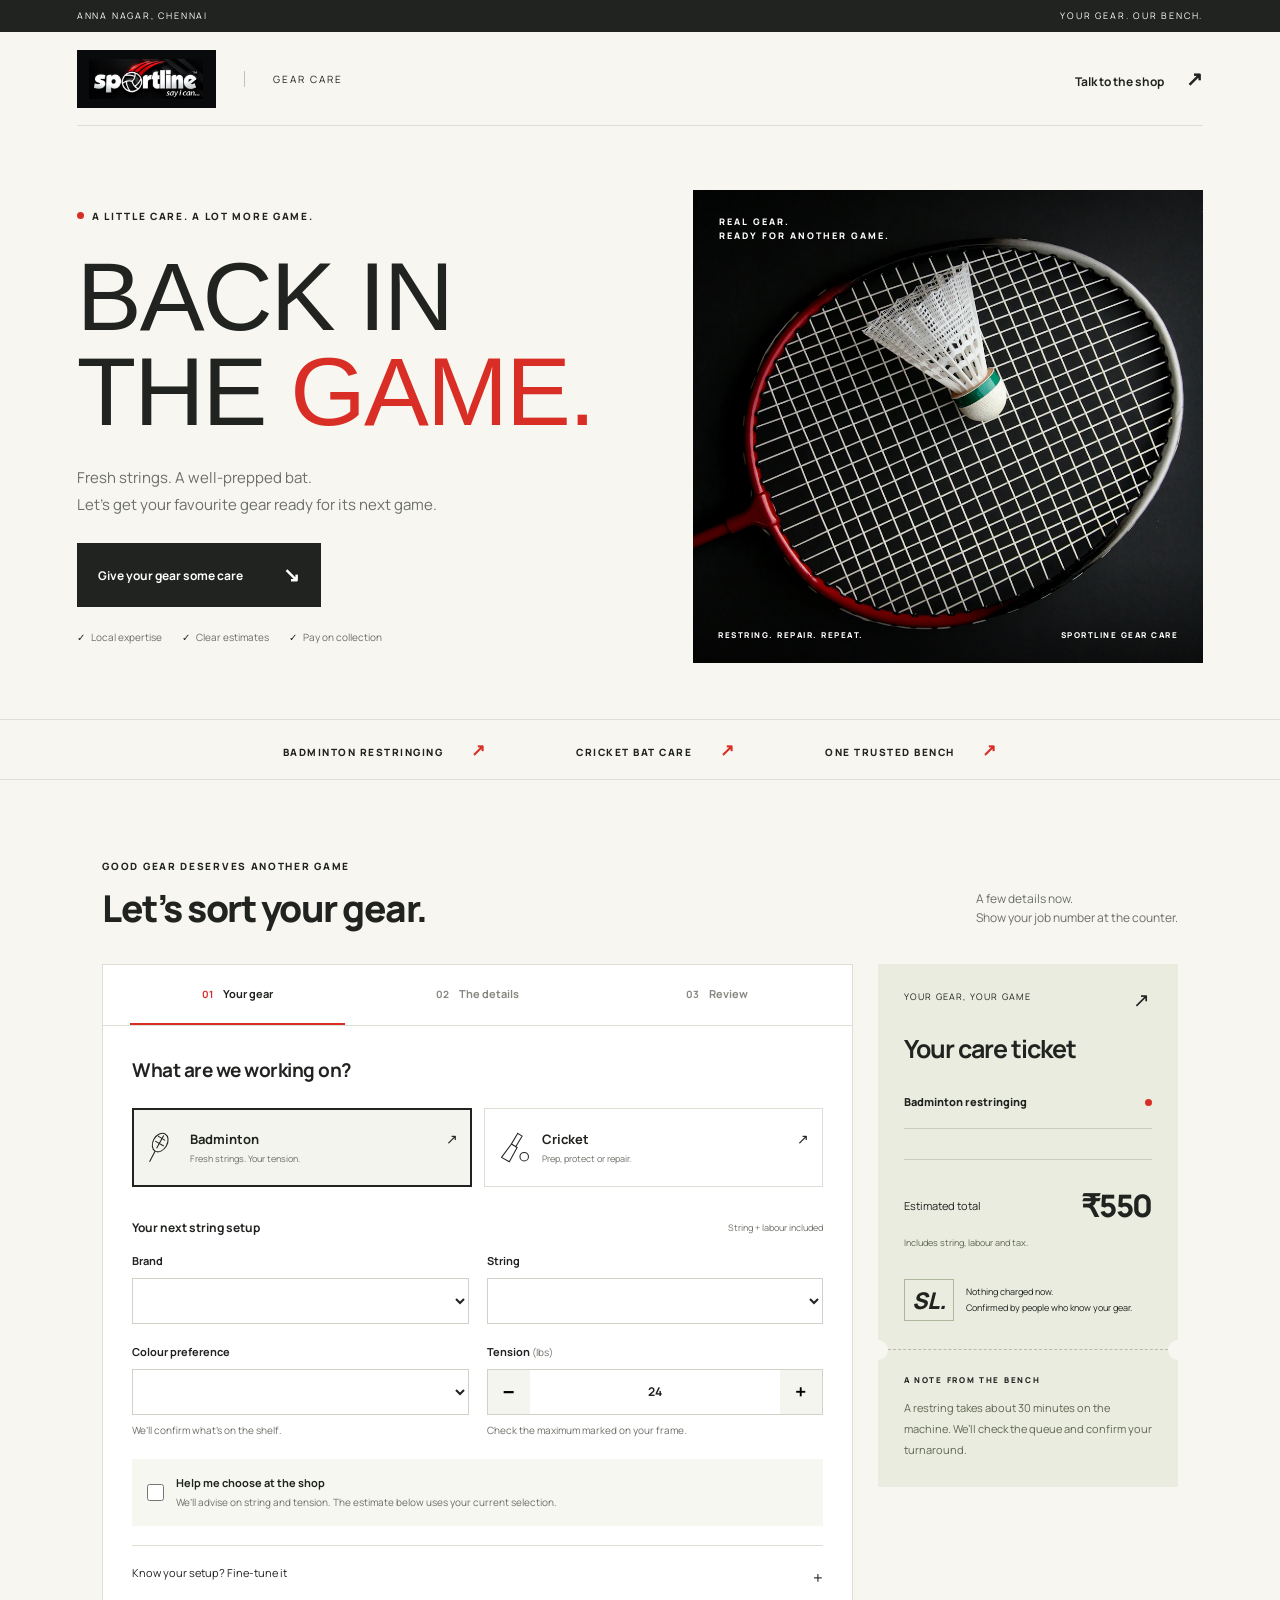
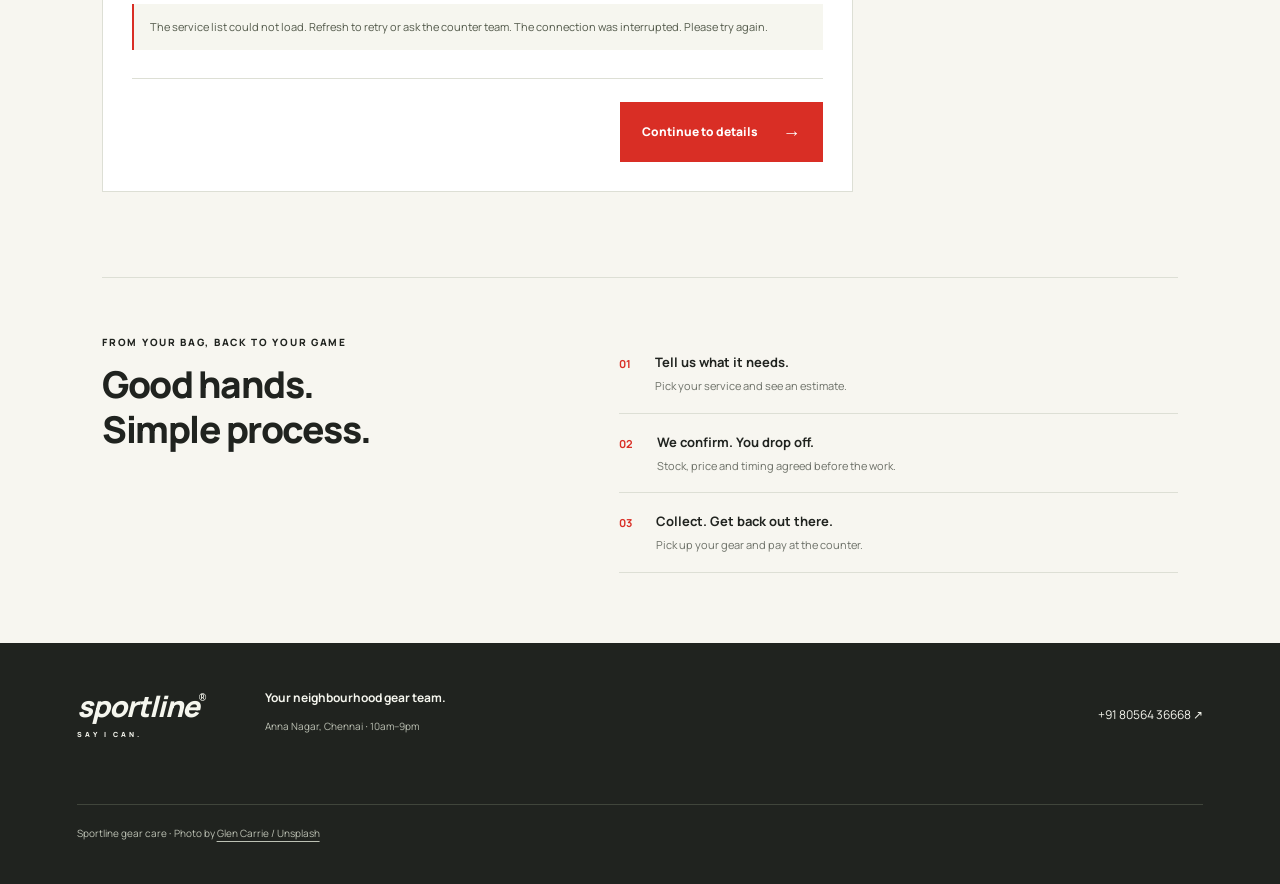
==== commit c547c199: "Consolidate pilot bookings, add WhatsApp notes and data retention" ====
--- a/index.html
+++ b/index.html
@@ -1,710 +1 @@
-<!DOCTYPE html>
-<html lang="en"><head>
-<meta charset="utf-8">
-<meta name="viewport" content="width=device-width, initial-scale=1">
-<title>Stringing by Sportline</title>
-<meta name="description" content="Badminton restringing at the Sportline 6th Avenue bench, Anna Nagar. Tell us when your next game is and we work to it.">
-<meta name="theme-color" content="#08090b">
-<meta property="og:title" content="Stringing by Sportline">
-<meta property="og:description" content="Tell us when your next game is. We work to it.">
-<meta property="og:type" content="website">
-<meta property="og:site_name" content="Sportline">
-<style>
-@font-face{font-family:"Manrope SL";src:url([data-uri]) format("woff2");
-font-weight:400;font-style:normal;font-display:swap}
-@font-face{font-family:"Manrope SL";src:url([data-uri]) format("woff2");
-font-weight:700;font-style:normal;font-display:swap}
-@font-face{font-family:"Manrope SL";src:url([data-uri]) format("woff2");
-font-weight:800;font-style:normal;font-display:swap}
-@font-face{font-family:"QBebas";src:url([data-uri]) format("woff2");font-weight:400;font-display:swap}
-
-:root{
---void:#08090b;--panel:#101216;--panel-2:#15181e;--raise:#1b1f26;
---line:rgba(255,255,255,.075);--line-2:rgba(255,255,255,.15);
---text:#f2f4f7;--muted:#98a1ad;--dim:#6b7480;
---red:#e31e24;--red-lit:#ff3a40;
---chrome:linear-gradient(175deg,#ffffff 0%,#d8dde3 38%,#8f98a3 62%,#eef1f4 100%);
---sans:"Manrope SL",-apple-system,"Segoe UI",Roboto,Helvetica,Arial,sans-serif;
---quote:"QBebas",Impact,sans-serif;
---r:10px;--r-lg:18px;--r-full:999px;
---glow:rgba(255,255,255,.14);
-}
-body[data-sport="cricket"]{--chrome:linear-gradient(175deg,#fff7e8 0%,#e8d6ae 38%,#a8926a 62%,#f6ecd8 100%);
---glow:rgba(232,214,174,.2)}
-
-*{box-sizing:border-box}
-html{-webkit-text-size-adjust:100%}
-body{margin:0;background:var(--void);color:var(--text);font-family:var(--sans);
-font-size:15px;line-height:1.6;-webkit-font-smoothing:antialiased}
-.wrap{max-width:560px;margin:0 auto;padding:0 20px 70px}
-:focus-visible{outline:2px solid var(--red-lit);outline-offset:3px;border-radius:5px}
-img{max-width:100%;height:auto;display:block}
-
-/* header */
-header{background:#000;border-bottom:1px solid var(--line)}
-header .in{max-width:560px;margin:0 auto;padding:18px 20px 16px}
-header img{width:188px}
-@media(max-width:400px){header img{width:158px}}
-
-
-.logoAnim{position:relative;width:188px}
-@media(max-width:400px){.logoAnim{width:158px}}
-.logoAnim img{width:100%}
-.logoAnim video{position:absolute;inset:0;width:100%;height:100%;object-fit:cover;
-opacity:0;transition:opacity .5s ease}
-.logoAnim video.on{opacity:1}
-@media(prefers-reduced-motion:reduce){.logoAnim video{display:none}}
-
-/* marquee */
-.rail{overflow:hidden;border-bottom:1px solid var(--line);background:#000;
-padding:16px 0;position:relative}
-.track{display:flex;justify-content:center;align-items:center;padding:0 22px;
-min-height:34px;text-align:center}
-.track span{font-family:var(--quote);font-size:29px;line-height:1.05;letter-spacing:.5px;
-background:var(--chrome);-webkit-background-clip:text;background-clip:text;color:transparent;
-opacity:0;transition:opacity .55s ease}
-.track span.on{opacity:1}
-@media(max-width:430px){.track span{font-size:23px}}
-@media(prefers-reduced-motion:reduce){.track span{opacity:1;transition:none}}
-
-/* type */
-h1{font-family:var(--quote);font-size:52px;line-height:.98;margin:34px 0 14px;
-letter-spacing:.5px;background:var(--chrome);-webkit-background-clip:text;
-background-clip:text;color:transparent}
-@media(max-width:420px){h1{font-size:40px}}
-.sub{color:var(--muted);margin:0 0 8px;font-size:15px}
-.step{font-size:10px;font-weight:800;text-transform:uppercase;letter-spacing:.22em;
-color:var(--dim);margin:0 0 14px;display:flex;align-items:center;gap:10px}
-.step::after{content:"";flex:1;height:1px;background:var(--line)}
-
-/* entry choice */
-.pick{display:grid;gap:14px;margin:6px 0 10px}
-.pickcard{display:flex;align-items:center;gap:14px;width:100%;text-align:left;
-background:linear-gradient(180deg,var(--panel-2),var(--panel));border:1px solid var(--line-2);
-border-radius:var(--r-lg);padding:24px 22px;cursor:pointer;font-family:inherit;
-color:var(--text);transition:border-color .16s,box-shadow .16s}
-.pickcard:hover{border-color:rgba(255,255,255,.3);box-shadow:0 0 34px rgba(255,255,255,.07)}
-.pickcard b{display:block;font-size:19px;font-weight:800;letter-spacing:-.2px}
-.pickcard span{display:block;font-size:13px;color:var(--muted);margin-top:3px}
-.back{background:none;border:0;color:var(--muted);font-family:inherit;font-size:12.5px;
-font-weight:700;padding:10px 0;cursor:pointer;min-height:44px;
-text-decoration:underline;text-underline-offset:4px}
-
-/* cards */
-.card{background:linear-gradient(180deg,var(--panel-2),var(--panel));
-border:1px solid var(--line);border-radius:var(--r-lg);padding:22px;margin-bottom:14px}
-
-/* form */
-label.f{display:block;font-size:11px;font-weight:800;text-transform:uppercase;
-letter-spacing:.14em;color:var(--dim);margin:18px 0 8px}
-label.f:first-child{margin-top:0}
-.hint{font-weight:400;text-transform:none;letter-spacing:0;color:var(--muted);font-size:12.5px}
-.inp{width:100%;min-height:50px;padding:13px 15px;font-size:15.5px;font-family:inherit;
-color:var(--text);background:rgba(0,0,0,.4);border:1px solid var(--line-2);border-radius:var(--r)}
-.inp:focus{outline:none;border-color:var(--red-lit);box-shadow:0 0 0 3px rgba(227,30,36,.16)}
-.inp::placeholder{color:#59616b}
-select.inp{appearance:none;background-image:url("data:image/svg+xml;charset=utf8,%3Csvg xmlns='http://www.w3.org/2000/svg' viewBox='0 0 12 8'%3E%3Cpath d='M1 1l5 5 5-5' fill='none' stroke='%2398a1ad' stroke-width='1.6'/%3E%3C/svg%3E");
-background-repeat:no-repeat;background-position:right 15px center;background-size:12px;padding-right:40px}
-.r2{display:grid;grid-template-columns:1fr 1fr;gap:13px}
-@media(max-width:420px){.r2{grid-template-columns:1fr}}
-.hp{position:absolute;left:-9999px;width:1px;height:1px;overflow:hidden}
-
-/* chips */
-.chips{display:flex;flex-wrap:wrap;gap:9px}
-.chip{position:relative}
-.chip input{position:absolute;inset:0;opacity:0;width:100%;height:100%;margin:0;cursor:pointer}
-.chip span{display:flex;align-items:center;justify-content:center;min-height:46px;
-padding:11px 19px;border:1px solid var(--line-2);border-radius:var(--r-full);
-background:rgba(255,255,255,.02);font-size:13.5px;font-weight:700;color:var(--muted);
-cursor:pointer;transition:all .16s;white-space:nowrap}
-.chip input:checked+span{border-color:transparent;color:#0a0b0d;
-background:var(--chrome);box-shadow:0 0 22px var(--glow)}
-.chip input:focus-visible+span{outline:2px solid var(--red-lit);outline-offset:3px}
-
-/* option rows */
-.opt{display:flex;gap:13px;align-items:flex-start;padding:15px 0;
-border-bottom:1px solid var(--line);cursor:pointer;min-height:46px}
-.opt:last-of-type{border-bottom:0}
-.opt input{width:20px;height:20px;margin:2px 0 0;accent-color:var(--red-lit);flex:0 0 auto}
-.opt b{display:block;font-size:14.5px;font-weight:700}
-.opt .d{display:block;font-size:12.5px;color:var(--muted);margin-top:1px}
-.opt .p{margin-left:auto;font-size:14px;font-weight:800;white-space:nowrap;padding-left:12px}
-.free{color:#7fd39b}
-
-/* tension */
-input[type=range]{width:100%;accent-color:var(--red-lit);height:46px}
-.tval{font-size:26px;font-weight:800;color:var(--text);letter-spacing:-.5px}
-.adv{background:none;border:0;color:var(--muted);font-family:inherit;font-size:12.5px;
-font-weight:700;padding:12px 0 0;cursor:pointer;text-decoration:underline;
-text-underline-offset:4px;min-height:44px}
-
-/* total — collapsed, Porter style */
-.tot{background:linear-gradient(180deg,var(--raise),var(--panel));
-border:1px solid var(--line-2);border-radius:var(--r-lg);padding:20px 22px;margin-bottom:14px}
-.totrow{display:flex;justify-content:space-between;align-items:center;gap:14px;
-cursor:pointer;min-height:46px}
-.totrow .l{font-size:11px;font-weight:800;text-transform:uppercase;letter-spacing:.16em;color:var(--dim)}
-.totrow .v{font-size:32px;font-weight:800;letter-spacing:-1px}
-.caret{font-size:12px;color:var(--muted);font-weight:700}
-.bd{display:none;margin-top:6px;padding-top:14px;border-top:1px solid var(--line)}
-.bd.on{display:block}
-.bdrow{display:flex;justify-content:space-between;gap:14px;padding:5px 0;
-font-size:13.5px;color:var(--muted)}
-.bdrow span:last-child{color:var(--text);white-space:nowrap}
-
-/* button */
-.go{display:flex;align-items:center;justify-content:center;gap:10px;width:100%;
-min-height:56px;padding:16px;border:0;border-radius:var(--r);
-background:linear-gradient(180deg,var(--red-lit),var(--red));color:#fff;
-font-family:inherit;font-size:14px;font-weight:800;letter-spacing:.09em;
-text-transform:uppercase;cursor:pointer;box-shadow:0 0 34px rgba(227,30,36,.26)}
-.err{color:#ff7a72;font-size:13.5px;font-weight:700;margin:14px 0 0;display:none}
-.note{background:rgba(255,255,255,.035);border:1px solid var(--line);border-radius:var(--r);
-padding:14px 16px;font-size:13px;color:var(--muted);margin-top:14px}
-
-footer{border-top:1px solid var(--line);margin-top:34px;padding:26px 0;
-font-size:13px;color:var(--muted);text-align:center;line-height:1.6}
-footer b{display:block;color:var(--text);font-size:11px;font-weight:800;
-text-transform:uppercase;letter-spacing:.16em;margin-bottom:7px}
-footer a{color:var(--muted)}
-@media(prefers-reduced-motion:reduce){*{transition:none!important}}
-</style></head>
-<body>
-
-<header><div class="in">
- <div class="logoAnim">
-  <img src="[data-uri]" alt="Sportline — say i can" width="760" height="267">
-  <video id="hv" muted loop playsinline preload="none" aria-hidden="true"></video>
- </div>
-</div></header>
-
-<div class="rail" id="rail"><div class="track" id="track"></div></div>
-
-<div class="wrap">
-  <h1 id="h1">Gear care<br>by Sportline</h1>
-  <p class="hint">Choose your service, check the estimate, then send your request on WhatsApp. Bring your gear to our 6th Avenue shop; staff confirm price, stock and timing.</p>
-  <p class="note" id="sourceNote" hidden></p>
-  <noscript>Please enable JavaScript to use this form, or call Sportline on +91 80564 36668.</noscript>
-
-  <div id="chooser">
-    <div class="pick">
-      <button class="pickcard" type="button" data-sp="bad">
-        <span style="flex:1"><b>Badminton</b><span>Restringing, tension, grips</span></span>
-      </button>
-      <button class="pickcard" type="button" data-sp="cri">
-        <span style="flex:1"><b>Cricket bat</b><span>Knocking-in, handles, repairs</span></span>
-      </button>
-    </div>
-  </div>
-  <button class="back" id="back" type="button" hidden>Change service</button>
-
-  <div id="flow" hidden>
-  <p class="step">01 — You</p>
-  <div class="card">
-    <div class="r2">
-      <div><label class="f" for="nm">Name</label>
-        <input class="inp" id="nm" autocomplete="name" placeholder="Name"></div>
-      <div><label class="f" for="ph">Mobile</label>
-        <input class="inp" id="ph" type="tel" inputmode="numeric" autocomplete="tel-national" placeholder="98xxxxxxxx"></div>
-    </div>
-    <div class="hp"><input id="hp" tabindex="-1" autocomplete="off" aria-hidden="true"></div>
-    <label class="f" for="gear">Your gear <span class="hint">— brand / model, optional</span></label>
-    <input class="inp" id="gear" maxlength="120" placeholder="e.g. Yonex Astrox 88D or an SS cricket bat">
-  </div>
-
-  <div id="badBlk">
-  <p class="step">02 — Your string</p>
-  <div class="card">
-    <label class="f">Brand</label>
-    <div class="chips" id="brands"></div>
-    <label class="f" for="str">String <span class="hint">— price includes the string and the labour</span></label>
-    <select class="inp" id="str"></select>
-    <label class="f" for="col">Colour <span class="hint">— what's on the shelf today</span></label>
-    <select class="inp" id="col"></select>
-  </div>
-
-  <p class="step">03 — How you want it strung</p>
-  <div class="card">
-    <label class="f" for="ten">Tension — <span class="tval" id="tOut">24</span> lbs</label>
-    <input type="range" id="ten" min="18" max="35" value="24">
-    <p class="hint" style="margin:0">18–22 beginner · 23–25 club · 26–28 advanced</p>
-    <button class="adv" id="guideBtn" type="button" aria-expanded="false">Not sure? Help me pick</button>
-    <div id="guideBlk" hidden>
-      <label class="f" for="gLvl">How long have you played</label>
-      <select class="inp" id="gLvl">
-        <option value="beg">Just started</option>
-        <option value="club" selected>Club level, play regularly</option>
-        <option value="adv">Competitive, play tournaments</option>
-      </select>
-      <label class="f" for="gFreq">How often</label>
-      <select class="inp" id="gFreq">
-        <option value="low">Once or twice a week</option>
-        <option value="mid" selected>Three or four times a week</option>
-        <option value="high">Almost every day</option>
-      </select>
-      <label class="f" for="gShut">Which shuttle do you play with</label>
-      <select class="inp" id="gShut">
-        <option value="ny" selected>Nylon / plastic</option>
-        <option value="fe">Feather</option>
-      </select>
-      <label class="f" for="gWant">What matters more</label>
-      <select class="inp" id="gWant">
-        <option value="ctrl">Control and durability</option>
-        <option value="bal" selected>A bit of both</option>
-        <option value="pow">Power and feel</option>
-      </select>
-      <div class="note" id="gOut" style="margin-top:16px"></div>
-      <button class="adv" id="gApply" type="button" style="text-decoration:none;color:var(--text)">Use this →</button>
-    </div>
-    <button class="adv" id="advBtn" type="button" aria-expanded="false">Set mains and crosses separately</button>
-    <div id="advBlk" hidden>
-      <div class="r2" style="margin-top:14px">
-        <div><label class="f" for="tm">Mains — <span class="tval" style="font-size:19px" id="tmOut">24</span> lbs</label>
-          <input type="range" id="tm" min="18" max="35" value="24"></div>
-        <div><label class="f" for="tc">Crosses — <span class="tval" style="font-size:19px" id="tcOut">26</span> lbs</label>
-          <input type="range" id="tc" min="18" max="35" value="26"></div>
-      </div>
-    </div>
-
-    <label class="f" style="margin-top:20px">Knots</label>
-    <div class="chips" id="knots">
-      <label class="chip"><input type="radio" name="k" value="2" checked><span>2 knots · standard</span></label>
-      <label class="chip"><input type="radio" name="k" value="4"><span>4 knots · +₹25</span></label>
-    </div>
-    <p class="hint" style="margin:9px 0 0">Separate tension on mains and crosses.</p>
-
-    <label class="opt" style="margin-top:6px;border-top:1px solid var(--line);padding-top:16px">
-      <input type="checkbox" id="pre">
-      <span><b>Pre-stretch the string</b><span class="d">Holds tension longer.</span></span>
-      <span class="p">+₹25</span>
-    </label>
-
-    <details style="margin-top:20px">
-      <summary style="cursor:pointer;color:var(--muted);font-size:12.5px;min-height:44px;display:flex;align-items:center">Tension guide</summary>
-      <div class="hint" style="margin-top:10px;line-height:1.75">
-        <b style="color:var(--text)">By level</b><br>
-        Beginner, or coming back from joint pain — 18 to 22 lbs.<br>
-        Club player — 23 to 25 lbs. This suits most regular players in India.<br>
-        Advanced, clean overhead form — 26 to 28 lbs.<br><br>
-        <b style="color:var(--text)">The thing most people get wrong</b><br>
-        Tighter strings do not mean a harder smash. A looser bed stretches on impact and
-        flings the shuttle back — that is free power, and a bigger sweet spot with it.
-        A tight bed gives you none of that: every bit of pace has to come from your own
-        swing, and the shock travels straight into your wrist and elbow. Stringing too
-        tight is the most common cause of tennis elbow in club players.<br><br>
-        <b style="color:var(--text)">Shuttles</b><br>
-        Plastic shuttles are heavier — drop 1 to 2 lbs so the bed stays lively.
-        Feather shuttles take your standard tension.<br><br>
-        <b style="color:var(--text)">Also worth knowing</b><br>
-        Always check your frame's stated maximum before going high.<br>
-        Cold or dry halls make string brittle — drop a pound or two in winter.<br><br>
-        <b style="color:var(--text)">When to restring</b><br>
-        Once or twice a week — every 2 to 4 months. Daily play — monthly or sooner.
-        Restring when you see fraying or notching, or lose tension and power.
-      </div>
-    </details>
-
-    <label class="f" for="nt">Anything we should know <span class="hint">— optional</span></label>
-    <input class="inp" id="nt" placeholder="Frame maximum, broken grommet, anything else">
-  </div>
-
-  </div>
-
-  <div id="criBlk" hidden>
-  <p class="step">02 — What the bat needs</p>
-  <div class="card">
-    <div id="batList"></div>
-  </div>
-
-  <p class="step">03 — New handle</p>
-  <div class="card">
-    <label class="f" for="hnd">Handle</label>
-    <select class="inp" id="hnd">
-      <option value="0">Not needed</option>
-      <option value="750">Cane — ₹750</option>
-      <option value="850">6 piece — ₹850</option>
-      <option value="950">9 piece — ₹950</option>
-      <option value="1200">Singapore cane — ₹1,200</option>
-    </select>
-    <label class="f" for="bnt">Anything we should know <span class="hint">— optional</span></label>
-    <input class="inp" id="bnt" placeholder="Bat size, make, where the damage is">
-  </div>
-  </div>
-
-  <div id="batWhen" hidden>
-    <p class="step">04 — When it'll be ready</p>
-    <div class="card"><p class="hint" id="batWhenTxt" style="margin:0"></p></div>
-  </div>
-
-  <div id="badWhen">
-  <p class="step">04 — When needed</p>
-  <div class="card">
-    <div class="chips" id="when">
-      <label class="chip"><input type="radio" name="w" value="h1" data-l="Within 1 hour" data-x="100"><span>Within 1 hour · +₹100</span></label>
-      <label class="chip"><input type="radio" name="w" value="h3" data-l="Within 3 hours" data-x="50"><span>Within 3 hours · +₹50</span></label>
-      <label class="chip"><input type="radio" name="w" value="h5" data-l="Within 5 hours" data-x="0"><span>Within 5 hours</span></label>
-      <label class="chip"><input type="radio" name="w" value="nd" data-l="Next day" data-x="0" checked><span>Next day</span></label>
-      <label class="chip"><input type="radio" name="w" value="nr" data-l="No rush" data-x="0"><span>No rush</span></label>
-    </div>
-    <p class="hint" id="lateNote" style="margin:12px 0 0" hidden>After 7pm the bench is usually finished for the day, so same-day options are closed. We'll confirm if we can still fit it in.</p>
-  </div>
-  </div>
-
-  <p class="step">05 — Payment</p>
-  <div class="card">
-    <div class="chips" id="pay">
-      <label class="chip"><input type="radio" name="p" value="UPI" checked><span>UPI</span></label>
-      <label class="chip"><input type="radio" name="p" value="Cash"><span>Cash</span></label>
-      <label class="chip"><input type="radio" name="p" value="Card"><span>Card</span></label>
-    </div>
-    <p class="hint" style="margin:12px 0 0">On collection.</p>
-  </div>
-
-  <div class="tot">
-    <div class="totrow" id="totrow" role="button" tabindex="0" aria-expanded="false">
-      <span class="l">Estimate<br><span class="hint" style="letter-spacing:0">inclusive of tax · inspection work extra</span></span>
-      <span style="display:flex;align-items:center;gap:11px">
-        <span class="v" id="tot">₹550</span><span class="caret" id="caret">Details</span></span>
-    </div>
-    <div class="bd" id="bd"></div>
-  </div>
-
-  <p class="err" id="err" role="alert"></p>
-  <p class="hint">WhatsApp opens with your request filled in. Press Send there to share your details with Sportline. Your job is confirmed only when the shop replies.</p>
-  <button class="go" id="go">
-    <svg width="19" height="19" viewBox="0 0 24 24" fill="currentColor" aria-hidden="true"><path d="M12 2a10 10 0 0 0-8.6 15.1L2 22l5-1.3A10 10 0 1 0 12 2zm5.3 14.1c-.2.6-1.3 1.2-1.8 1.2-.5.1-1 .1-1.7-.1-.4-.1-.9-.3-1.5-.6-2.7-1.2-4.4-3.9-4.5-4.1-.2-.2-1.1-1.4-1.1-2.7s.7-1.9.9-2.2c.2-.2.5-.3.7-.3h.5c.2 0 .4 0 .6.5l.8 2c.1.1.1.3 0 .5l-.3.5-.4.4c-.1.1-.3.3-.1.6.2.3.8 1.3 1.7 2.1 1.1 1 2.1 1.3 2.4 1.4.2.1.4.1.6-.1l.8-1c.2-.2.3-.2.6-.1l2 .9c.3.1.4.2.5.3.1.2.1.7-.1 1.3z"/></svg>
-    Request repair on WhatsApp
-  </button>
-  <p class="hint" id="handoff" role="status" hidden>Finish by pressing Send in WhatsApp. No order has been saved on this website.</p>
-
-  </div>
-
-  <footer>
-    <b>Sportline · 6th Avenue</b>
-    2, R-Block, 6th Ave West, opp. Baviyam Hotel<br>Anna Nagar, Chennai 600040<br>
-    <a href="tel:+918056436668">+91 80564 36668</a> · 10am to 9pm
-  </footer>
-</div>
-
-<script>
-(function(){
-"use strict";
-var $=function(i){return document.getElementById(i)};
-var R=function(n){return "₹"+Number(n).toLocaleString("en-IN")};
-var WA="918056436668", KNOT4=25, PRE=25;
-var params=new URLSearchParams(location.search);
-var source=(params.get("src")||"").replace(/[\u0000-\u001f\u007f]/g," ").trim().slice(0,100);
-if(source){ $("sourceNote").textContent="Referred by: "+source; $("sourceNote").hidden=false; }
-function rushOpt(){ return document.querySelector('input[name=w]:checked'); }
-function rushFee(){ return Number(rushOpt().dataset.x||0); }
-function rushLabel(){ return rushOpt().dataset.l; }
-
-var STR={
- "Yonex":[["BG65",550,["Turquoise","Lavender","Violet","Royal Blue","Amber"]],["BG65 Titanium",650,["Black","Red","Blue","White"]],["BG66 Ultimax",750,["Metallic White","Blue","Pearl Navy","Black"]],["Nanogy 95",750,["Cosmic Gold","Blue Green","Silver Gray","Rouge Pink"]],["Exbolt 65",1100,["Yellow","Turquoise","Blue","Purple","Light Pink","Mint"]],["Aero Sonic",1200,["White"]],["Aero Bite Boost",1200,["Gray/Yellow","Gray/Red","White/Green","White/Blue"]]],
- "Victor":[["VBS 70",600,["Patina Green","Cool Blue","Flame Red","Heat Orange"]],["VBS 68 Power",850,["Pink","Yellow","White","Blue"]]],
- "Li-Ning":[["No.7",600,["Pink","Blue","Black","Gold"]],["No.1",650,["Champagne Gold","Purple"]]],
- "Cozmio":[["BG 68 Hitmax",500,["Blue","Pink","Yellow","Purple"]]]
-};
-var BAT=[
- ["knockH","Knocking-in, by hand","Mallet work at the bench.",500,1],
- ["knockM","Knocking-in, by machine","Faster and more even.",800,1],
- ["oil","Oiling","Raw linseed, face and edges.",100,0],
- ["toe","Toe guard","Stops water damage at the base.",100,0],
- ["scuff","Anti-scuff sheet","Protects the face.",150,0],
- ["fibre","Fibre tape","Edge and shoulder reinforcement.",150,0]];
-var QUOTED=[["weight","Weight reducing","Priced on grams removed."],
- ["crack","Crack binding","We look, then quote."]];
-var QC=["A new bat is not ready. It is raw.",
- "Knock it in, or watch it go.",
- "Willow remembers how you treated it.",
- "The crack starts before you see it.",
- "Oil it, guard it, play it for years.",
- "Say i can. We will get the bat ready."];
-var QUOTES=["Strings don't warn you. They just go.",
- "Your racket remembers every game.",
- "Between you and your best shot: 24 pounds.",
- "The smash was there. The string wasn't.",
- "Tension is personal. So is your game.",
- "Bring it in tired. Take it back sharp.",
- "You'll know on the first serve.",
- "Say i can. We'll make sure the racket can too."];
-
-var qTimer=null;
-function rail(list){
-  if(qTimer){ clearInterval(qTimer); qTimer=null; }
-  var t=$("track"), i=0;
-  t.innerHTML='<span class="on"></span>';
-  var el=t.firstChild;
-  el.textContent=list[0];
-  if(window.matchMedia("(prefers-reduced-motion: reduce)").matches) return;
-  qTimer=setInterval(function(){
-    el.classList.remove("on");
-    setTimeout(function(){
-      i=(i+1)%list.length; el.textContent=list[i]; el.classList.add("on");
-    }, 560);
-  }, 4200);
-}
-(function lateHours(){
-  var hr=Number(new Intl.DateTimeFormat("en-GB",{timeZone:"Asia/Kolkata",hour:"2-digit",hourCycle:"h23"}).format(new Date()));
-  if(hr<19) return;
-  $("lateNote").hidden=false;
-  ["h1","h3","h5"].forEach(function(v){
-    var el=document.querySelector('input[name=w][value="'+v+'"]');
-    if(el){ el.disabled=true; el.parentNode.style.opacity=".4"; }
-  });
-  var nd=document.querySelector('input[name=w][value="nd"]'); if(nd) nd.checked=true;
-})();
-
-rail(QUOTES);
-
-(function headerVideo(){
-  var v=$("hv"); if(!v) return;
-  var c=navigator.connection||{};
-  if(window.matchMedia("(prefers-reduced-motion: reduce)").matches) return;
-  if(c.saveData || /2g/.test(c.effectiveType||"")) return;
-  v.addEventListener("canplay",function(){ v.classList.add("on"); v.play().catch(function(){}); });
-  v.addEventListener("error",function(){ v.classList.remove("on"); });
-  v.src="assets/sportline-header.mp4"; v.load();
-})();
-
-$("batList").innerHTML = BAT.map(function(b){
-  return '<label class="opt"><input type="checkbox" class="bo" value="'+b[0]+'" data-nm="'+b[1]+'" data-pr="'+b[3]+'" data-long="'+b[4]+'">'
-   +'<span><b>'+b[1]+'</b><span class="d">'+b[2]+'</span></span>'
-   +'<span class="p">'+R(b[3])+'</span></label>'; }).join("")
- + QUOTED.map(function(q){
-  return '<label class="opt"><input type="checkbox" class="bq" value="'+q[0]+'" data-nm="'+q[1]+'">'
-   +'<span><b>'+q[1]+'</b><span class="d">'+q[2]+'</span></span>'
-   +'<span class="p" style="color:var(--muted);font-weight:700">On inspection</span></label>'; }).join("");
-
-var SPORT=null;
-function sport(){ return SPORT; }
-function choose(s){
-  SPORT=s;
-  $("chooser").hidden=true; $("flow").hidden=false; $("back").hidden=false;
-  $("rail").hidden=true;
-  $("back").textContent = (s==="cri"?"Cricket bat":"Badminton") + " · change";
-  render();
-  window.scrollTo({top:0,behavior:"instant"});
-}
-Array.prototype.forEach.call(document.querySelectorAll(".pickcard"),function(b){
-  b.onclick=function(){ choose(b.dataset.sp); };
-});
-$("back").onclick=function(){
-  SPORT=null; $("chooser").hidden=false; $("flow").hidden=true; this.hidden=true;
-  $("rail").hidden=false;
-  $("h1").innerHTML="Gear care<br>by Sportline";
-  document.body.dataset.sport="badminton";
-  window.scrollTo({top:0,behavior:"instant"});
-};
-
-var brand=Object.keys(STR)[0];
-$("brands").innerHTML=Object.keys(STR).map(function(b,i){
-  return '<label class="chip"><input type="radio" name="b" value="'+b+'"'+(i?'':' checked')
-    +'><span>'+b+'</span></label>'}).join("");
-function fillStrings(){
-  $("str").innerHTML=STR[brand].map(function(s,i){
-    return '<option value="'+i+'">'+brand+' '+s[0]+' — '+R(s[1])+'</option>'}).join("");
-  fillColours();
-}
-function fillColours(){
-  var s=STR[brand][$("str").selectedIndex]||STR[brand][0];
-  $("col").innerHTML=s[2].map(function(c){ return '<option>'+c+'</option>'}).join("");
-}
-fillStrings();
-
-function lines(){
-  if(sport()==="cri"){
-    var o=[];
-    Array.prototype.forEach.call(document.querySelectorAll(".bo:checked"),function(c){
-      o.push([c.dataset.nm, Number(c.dataset.pr)]); });
-    var hv=Number($("hnd").value);
-    if(hv) o.push(["New handle — "+$("hnd").selectedOptions[0].text.split(" — ")[0], hv]);
-    Array.prototype.forEach.call(document.querySelectorAll(".bq:checked"),function(c){
-      o.push([c.dataset.nm, null]); });
-    return o;
-  }
-  var s=STR[brand][$("str").selectedIndex]||STR[brand][0];
-  var adv=!$("advBlk").hidden;
-  var t=adv ? ($("tm").value+" / "+$("tc").value+" lbs mains/cross") : ($("ten").value+" lbs");
-  var out=[[brand+" "+s[0]+" at "+t, s[1]]];
-  if(document.querySelector('input[name=k]:checked').value==="4") out.push(["4-knot stringing",KNOT4]);
-  if($("pre").checked) out.push(["Pre-stretch",PRE]);
-  var rf=rushFee(); if(rf) out.push([rushLabel()+" — priority",rf]);
-  return out;
-}
-function render(){
-  if(!SPORT) return;
-  var cri=sport()==="cri";
-  document.body.dataset.sport = cri ? "cricket" : "badminton";
-  $("badBlk").hidden=cri; $("criBlk").hidden=!cri;
-  $("badWhen").hidden=cri; $("batWhen").hidden=!cri;
-  if(cri){
-    var slow=false, any=false;
-    Array.prototype.forEach.call(document.querySelectorAll(".bo:checked"),function(c){
-      any=true; if(c.dataset.long==="1") slow=true; });
-    if(document.querySelectorAll(".bq:checked").length){ any=true; slow=true; }
-    if(Number($("hnd").value)){ any=true; slow=true; }
-    $("batWhenTxt").innerHTML = !any
-      ? "Pick what the bat needs and we'll tell you how it works."
-      : (slow
-        ? "We look at the bat first, then tell you when it will be ready. Knocking-in, weight reducing, a new handle and crack work all take proper time \u2014 bat work is done early in the morning, before the shop opens, so it is never same-day."
-        : "This can be done on the spot. Bring the bat in and wait, or leave it and collect the same day.");
-  }
-  $("h1").innerHTML = cri ? "Bat care<br>by Sportline" : "Stringing<br>by Sportline";
-  var ls=lines(), t=0, h="";
-  ls.forEach(function(l){
-    if(l[1]===null){ h+='<div class="bdrow"><span>'+l[0]+'</span><span class="hint">on inspection</span></div>'; }
-    else { t+=l[1]; h+='<div class="bdrow"><span>'+l[0]+'</span><span>'+R(l[1])+'</span></div>'; } });
-  $("bd").innerHTML=h;
-  $("tot").textContent=R(t);
-}
-function toggle(){
-  var on=$("bd").classList.toggle("on");
-  $("caret").textContent=on?"Hide":"Details";
-  $("totrow").setAttribute("aria-expanded",on);
-}
-$("totrow").onclick=toggle;
-$("totrow").onkeydown=function(e){ if(e.key==="Enter"||e.key===" "){ e.preventDefault(); toggle(); } };
-
-$("advBtn").onclick=function(){
-  var b=$("advBlk"); b.hidden=!b.hidden;
-  this.setAttribute("aria-expanded",!b.hidden);
-  this.textContent=b.hidden?"Set mains and crosses separately":"Use one tension for both";
-  render();
-};
-$("ten").oninput=function(){ $("tOut").textContent=this.value;
-  $("tm").value=this.value; $("tmOut").textContent=this.value;
-  $("tc").value=Math.min(35,+this.value+2); $("tcOut").textContent=$("tc").value; render(); };
-$("tm").oninput=function(){ $("tmOut").textContent=this.value; render(); };
-$("tc").oninput=function(){ $("tcOut").textContent=this.value; render(); };
-$("str").onchange=function(){ fillColours(); render(); };
-document.addEventListener("change",function(e){
-  if(e.target.name==="b"){ brand=e.target.value; fillStrings(); }
-  render();
-});
-
-$("guideBtn").onclick=function(){
-  var b=$("guideBlk"); b.hidden=!b.hidden;
-  this.setAttribute("aria-expanded",!b.hidden);
-  this.textContent=b.hidden?"Not sure? Help me pick":"Close";
-  if(!b.hidden) advise();
-};
-["gLvl","gFreq","gWant"].forEach(function(id){ $(id).onchange=advise; });
-
-var PICK={beg:20, club:24, adv:27};
-var SUGG={
-  beg:{b:"Yonex",s:"BG65",why:"thick and durable, big sweet spot while your swing settles"},
-  club_ctrl:{b:"Yonex",s:"Nanogy 95",why:"soft feel, holds a line well"},
-  club_bal:{b:"Yonex",s:"BG65 Titanium",why:"a balanced all-rounder for regular club play"},
-  club_pow:{b:"Yonex",s:"BG66 Ultimax",why:"quick repulsion, and the lower tension does the rest"},
-  adv_ctrl:{b:"Yonex",s:"Aero Bite Boost",why:"hybrid, built for bite and placement"},
-  adv_bal:{b:"Yonex",s:"Exbolt 65",why:"thin and sharp, high repulsion"},
-  adv_pow:{b:"Yonex",s:"Aero Sonic",why:"thin gauge, fast off the face"}
-};
-var gRec=null;
-function advise(){
-  var lv=$("gLvl").value, fq=$("gFreq").value, wt=$("gWant").value, sh=$("gShut").value;
-  var t=PICK[lv], notes=[];
-  // high tension = control, low tension = power. Not the other way round.
-  if(wt==="ctrl"){ t+=1; }
-  if(wt==="pow"){ t-=1; notes.push("Lower tension gives you the free power, not higher."); }
-  if(fq==="high" && lv!=="beg") t+=1;
-  if(fq==="low"  && lv==="adv") t-=1;
-  if(sh==="ny"){ t-=1; notes.push("Plastic shuttles are heavier, so we drop a pound to keep the bed lively."); }
-  var floor={beg:18,club:22,adv:25}[lv], ceil={beg:23,club:26,adv:29}[lv];
-  t=Math.max(floor,Math.min(ceil,t));
-  var key = lv==="beg" ? "beg" : lv+"_"+wt;
-  var s=SUGG[key]||SUGG.club_bal;
-  gRec={t:t, b:s.b, s:s.s};
-  if(lv!=="adv" && t>=26) notes.push("Anything tighter than this needs a genuinely fast swing, or it costs you power and your elbow.");
-  $("gOut").innerHTML='<b style="color:var(--text)">'+t+' lbs · '+s.b+' '+s.s+'</b><br>'
-    + s.why.charAt(0).toUpperCase()+s.why.slice(1)+'.'
-    + (notes.length?'<br><span style="opacity:.85">'+notes.join(" ")+'</span>':'')
-    + '<br><span style="opacity:.7">Check your frame\u2019s stated maximum before going higher.</span>';
-}
-["gShut"].forEach(function(id){ $(id).onchange=advise; });
-$("gApply").onclick=function(){
-  if(!gRec) advise();
-  if(!STR[gRec.b] || !STR[gRec.b].some(function(x){return x[0]===gRec.s})){
-    gRec.b="Yonex"; gRec.s="BG65";
-  }
-  var bEl=document.querySelector('input[name=b][value="'+gRec.b+'"]');
-  if(bEl && !bEl.checked){ bEl.checked=true; brand=gRec.b; fillStrings(); }
-  $("str").selectedIndex=STR[brand].findIndex(function(s){ return s[0]===gRec.s; });
-  fillColours();
-  $("ten").value=gRec.t; $("tOut").textContent=gRec.t;
-  $("tm").value=gRec.t; $("tmOut").textContent=gRec.t;
-  $("tc").value=Math.min(35,gRec.t+2); $("tcOut").textContent=$("tc").value;
-  $("guideBlk").hidden=true; $("guideBtn").textContent="Not sure? Help me pick";
-  $("guideBtn").setAttribute("aria-expanded",false);
-  render();
-};
-
-$("go").onclick=function(){
-  if($("hp").value) return;
-  var p=[], ph=$("ph").value.replace(/\D/g,"");
-  if(ph.length===12 && ph.slice(0,2)==="91") ph=ph.slice(2);
-  if(!$("nm").value.trim()) p.push("your name");
-  if(!/^[6-9]\d{9}$/.test(ph)) p.push("a valid mobile number");
-  if(sport()==="cri" && !lines().filter(function(l){return l[0].indexOf("priority")<0}).length)
-    p.push("at least one bat job");
-  var e=$("err");
-  if(p.length){ e.textContent="Still need "+p.join(" and ")+"."; e.style.display="block"; return; }
-  e.style.display="none";
-  var cri=sport()==="cri";
-  var ls=lines(), t=0, rows=[];
-  ls.forEach(function(l){ if(l[1]!==null) t+=l[1]; });
-
-  function row(k,v){ rows.push([k,v]); }
-  if(cri){
-    ls.forEach(function(l){ row(l[0], l[1]===null ? "on inspection" : R(l[1])); });
-  } else {
-    var s=STR[brand][$("str").selectedIndex]||STR[brand][0];
-    row("String", brand+" "+s[0]);
-    row("Colour", $("col").value);
-    row("Tension", !$("advBlk").hidden
-        ? $("tm").value+" / "+$("tc").value+" lbs"
-        : $("ten").value+" lbs");
-    row("Knots", document.querySelector('input[name=k]:checked').value);
-    if($("pre").checked) row("Pre-stretch", "yes");
-    if(rushFee()) row("Priority", R(rushFee()));
-  }
-  row("Estimate", R(t)+" incl. tax"+(ls.some(function(l){return l[1]===null;})?" + inspection quote":""));
-
-  var w=0; rows.forEach(function(r){ if(r[0].length>w) w=r[0].length; });
-  var block=rows.map(function(r){
-    return r[0] + new Array(w-r[0].length+3).join(" ") + r[1];
-  }).join("\n");
-
-  var L=[];
-  L.push(cri ? "*Bat care by Sportline*" : "*Stringing by Sportline*");
-  L.push("");
-  L.push("```");
-  L.push(block);
-  L.push("```");
-  L.push($("nm").value.trim()+"  \u00b7  "+ph);
-  if($("gear").value.trim()) L.push("Gear: "+$("gear").value.trim());
-  L.push("Drop-off: Sportline, 6th Avenue");
-  var tail=[];
-  if(!cri) tail.push(rushLabel().toLowerCase());
-  tail.push("paying by "+document.querySelector('input[name=p]:checked').value);
-  L.push(tail.join("  \u00b7  "));
-  var note = cri ? $("bnt").value.trim() : $("nt").value.trim();
-  if(note) L.push("", "Note: "+note);
-  if(source) L.push("Ref: "+source);
-  L.push("");
-  L.push(cri
-    ? "Can you have a look and tell me what it'll cost and when it'll be ready?"
-    : "Please confirm string stock, the price and when I should drop off my racket.");
-  $("handoff").hidden=false;
-  window.open("https://wa.me/"+WA+"?text="+encodeURIComponent(L.join("\n")),"_blank","noopener");
-};
-
-(function(){
-  var q=(params.get("sport")||params.get("svc")||"").toLowerCase();
-  if(q==="bad"||q==="badminton"||q==="string") choose("bad");
-  else if(q==="cri"||q==="cricket"||q==="bat") choose("cri");
-})();
-})();
-</script>
-</body></html>
+<!doctype html><html lang="en"><meta charset="utf-8"><meta name="viewport" content="width=device-width,initial-scale=1"><title>Sportline booking</title><script>location.replace("/pilot/"+location.search+location.hash)</script><p><a href="/pilot/">Continue to Sportline booking</a></p></html>
